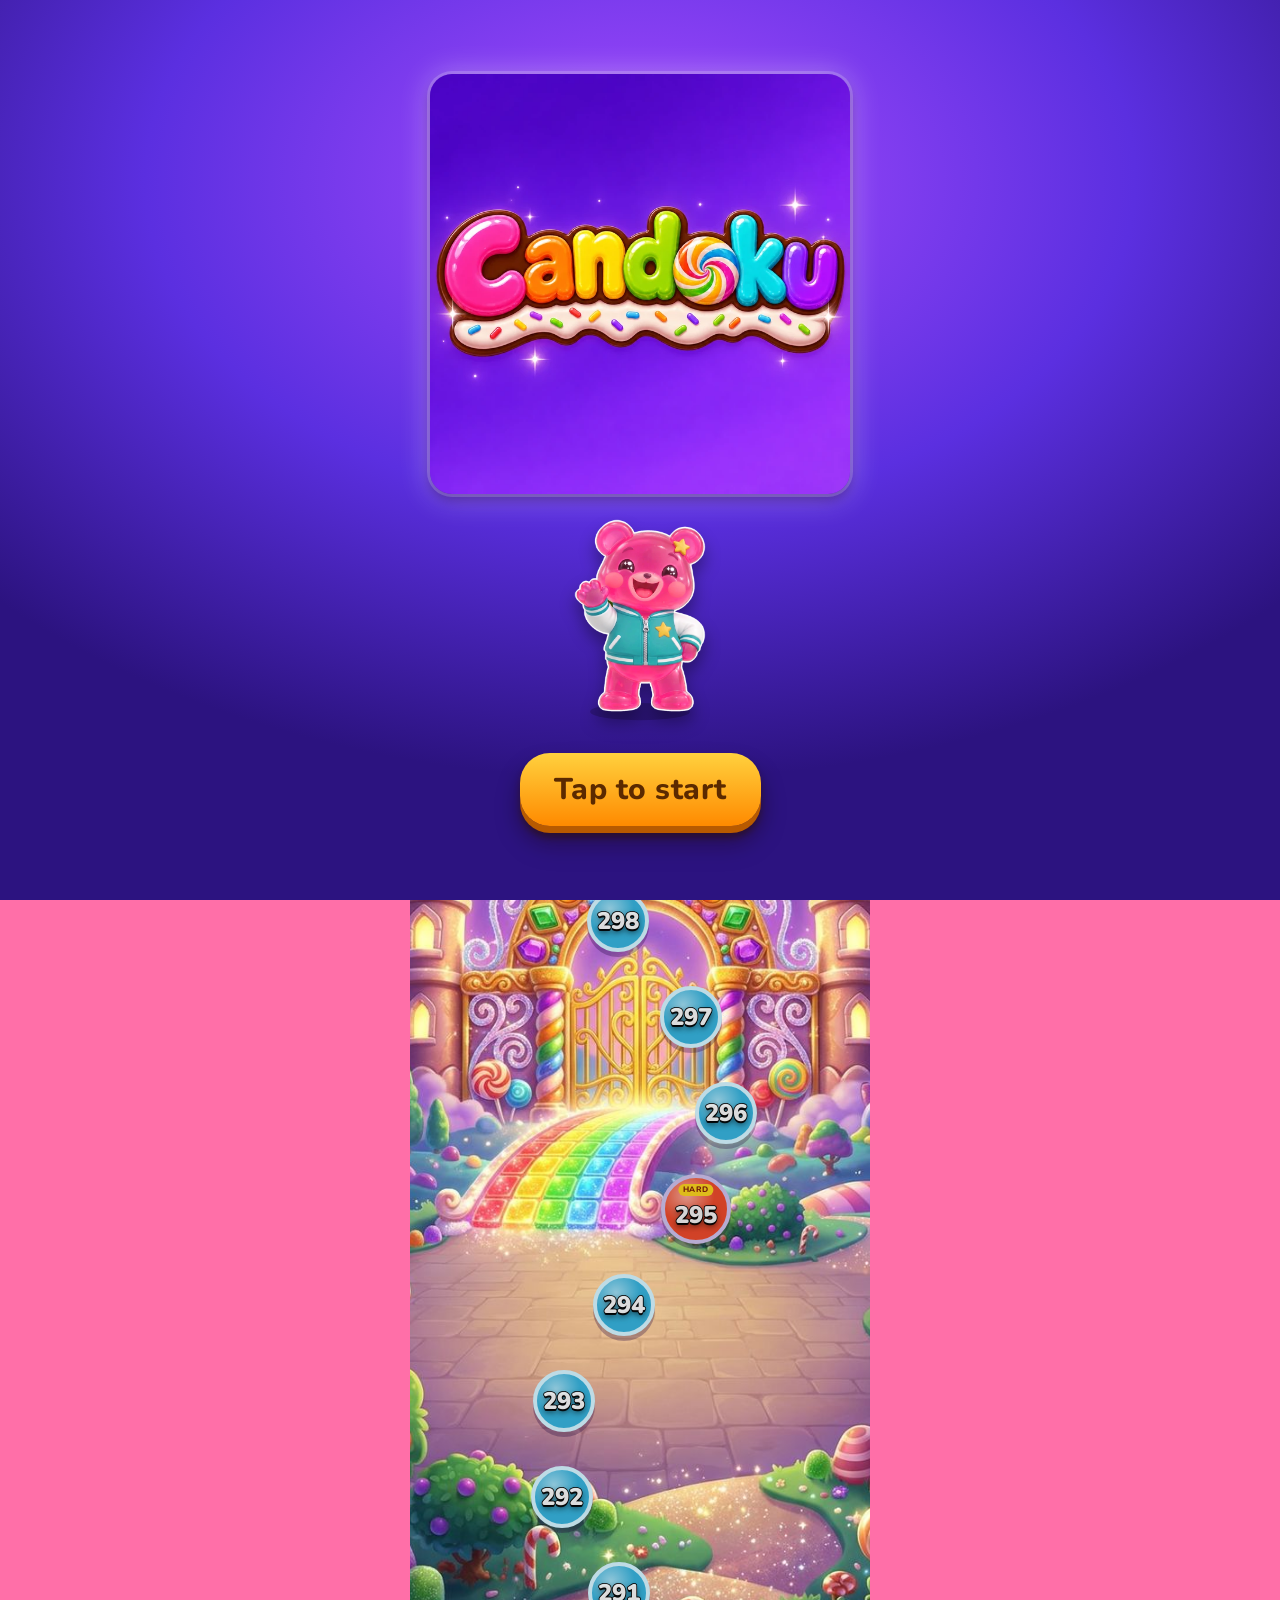
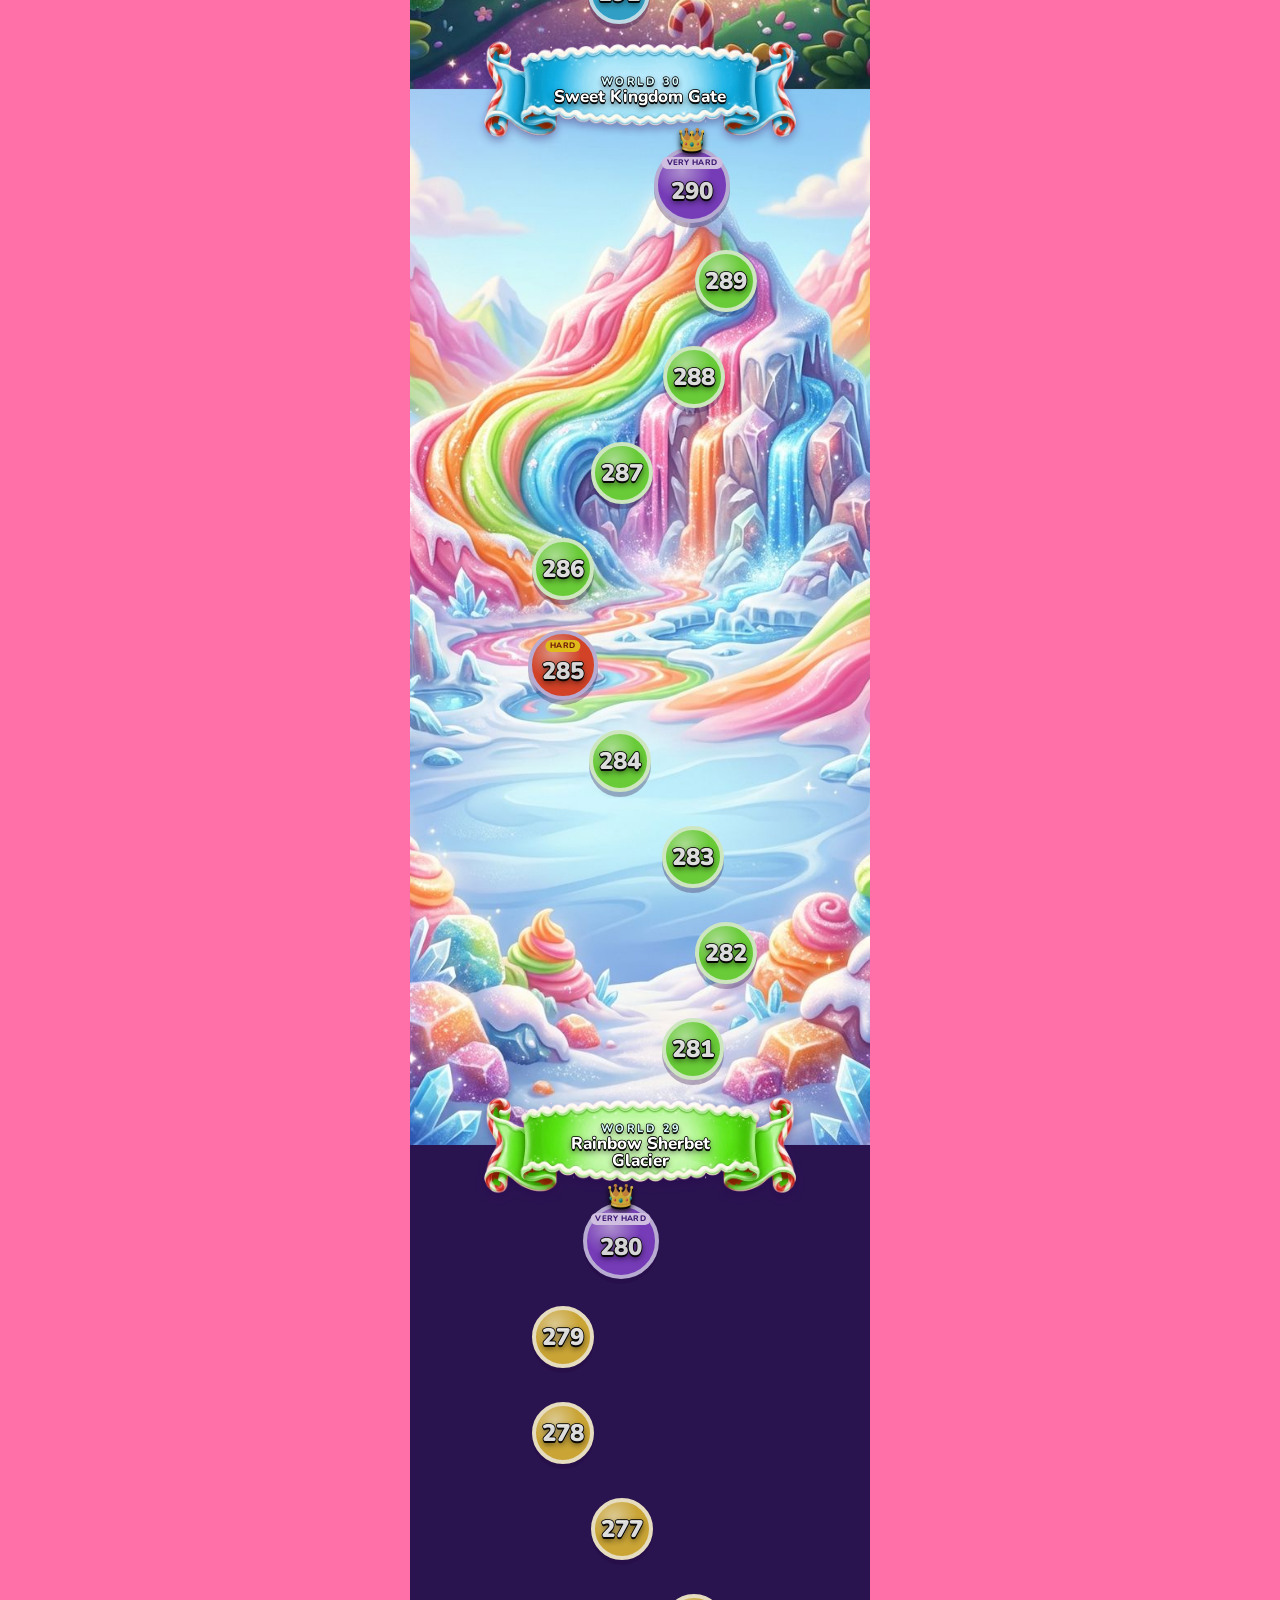
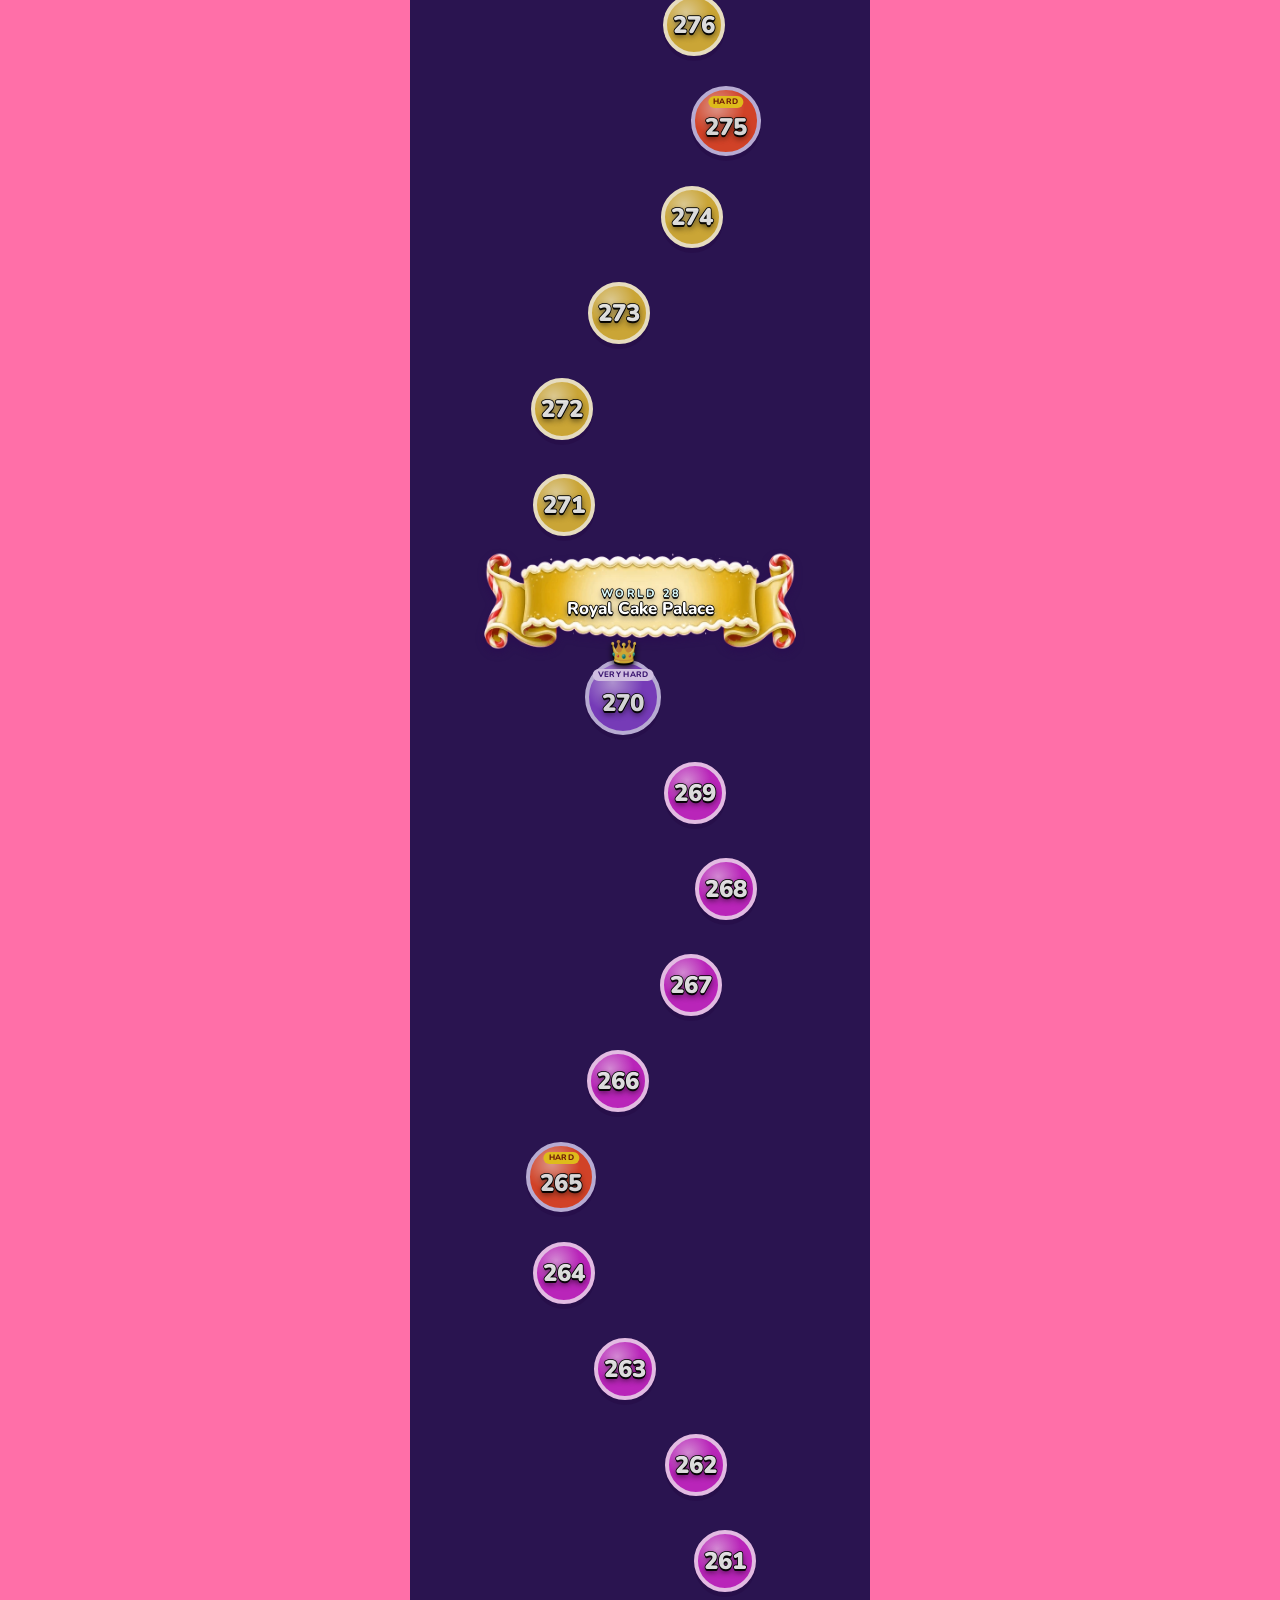
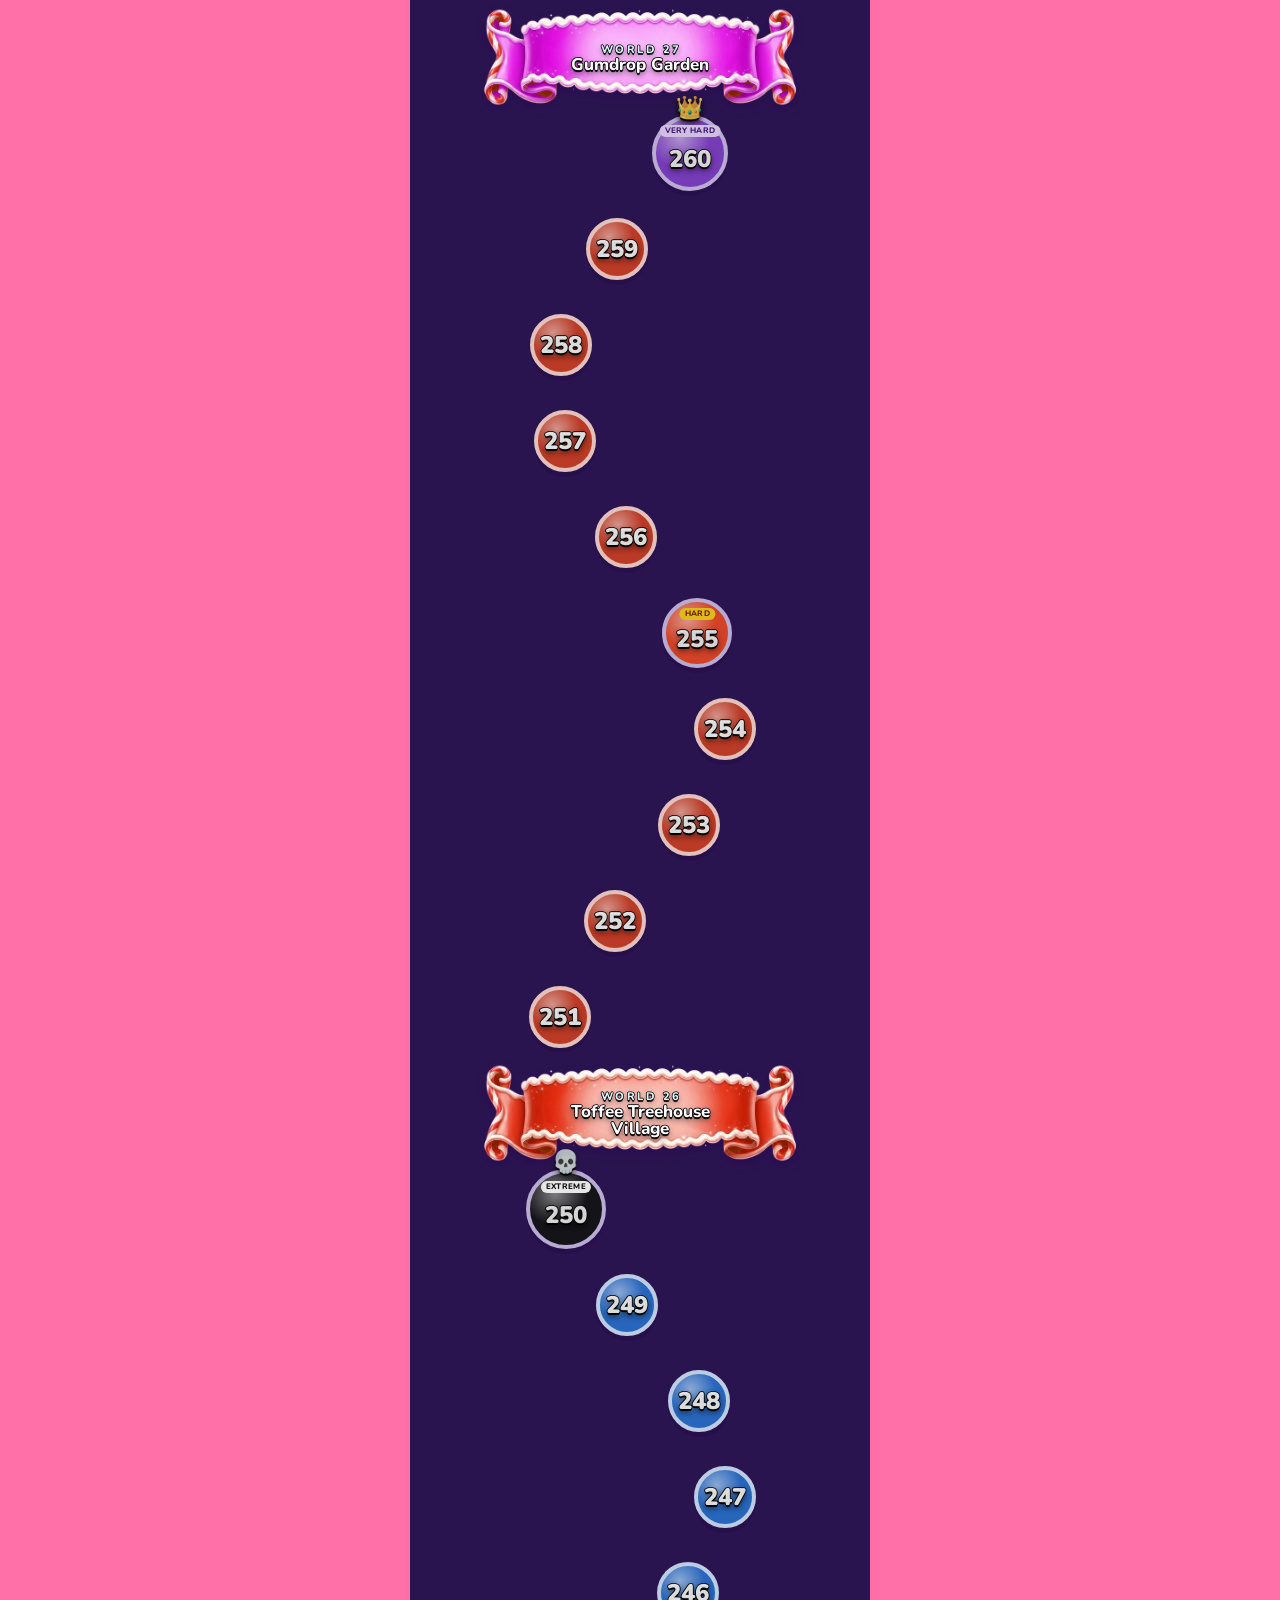
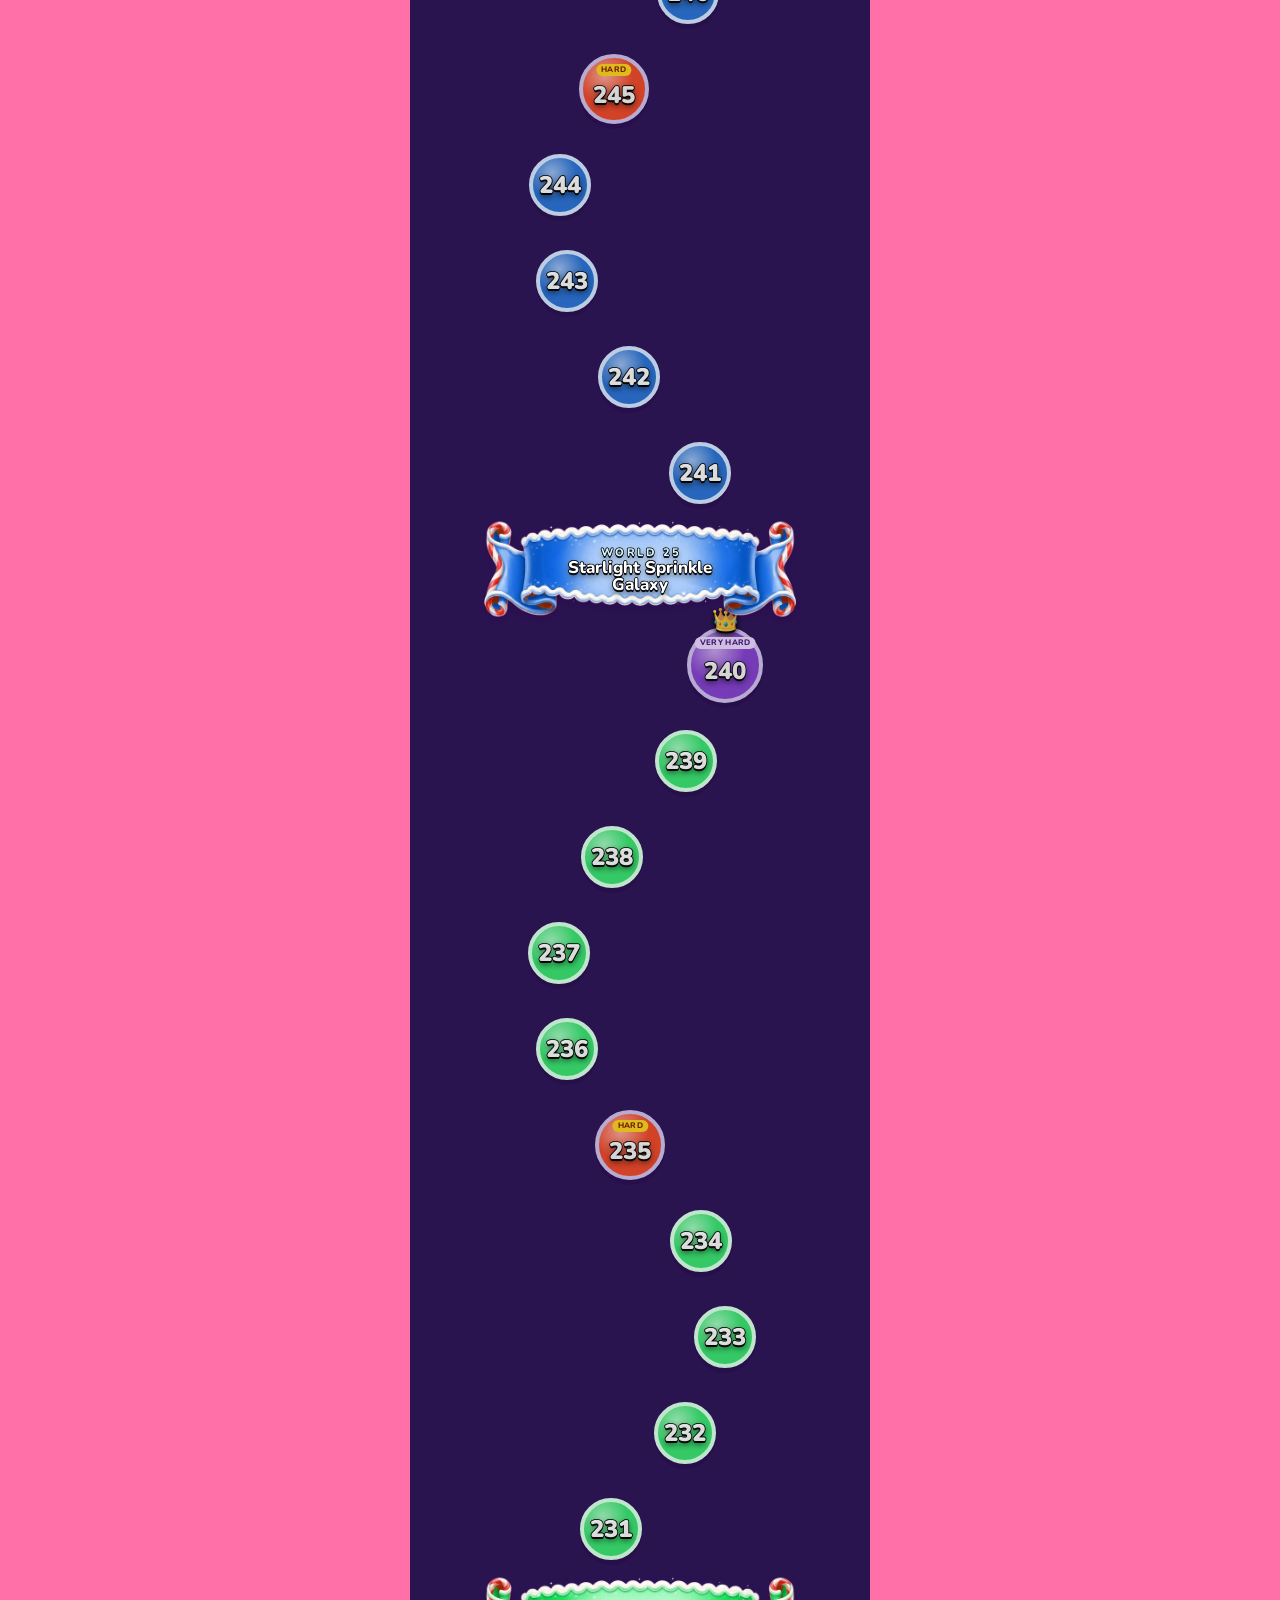
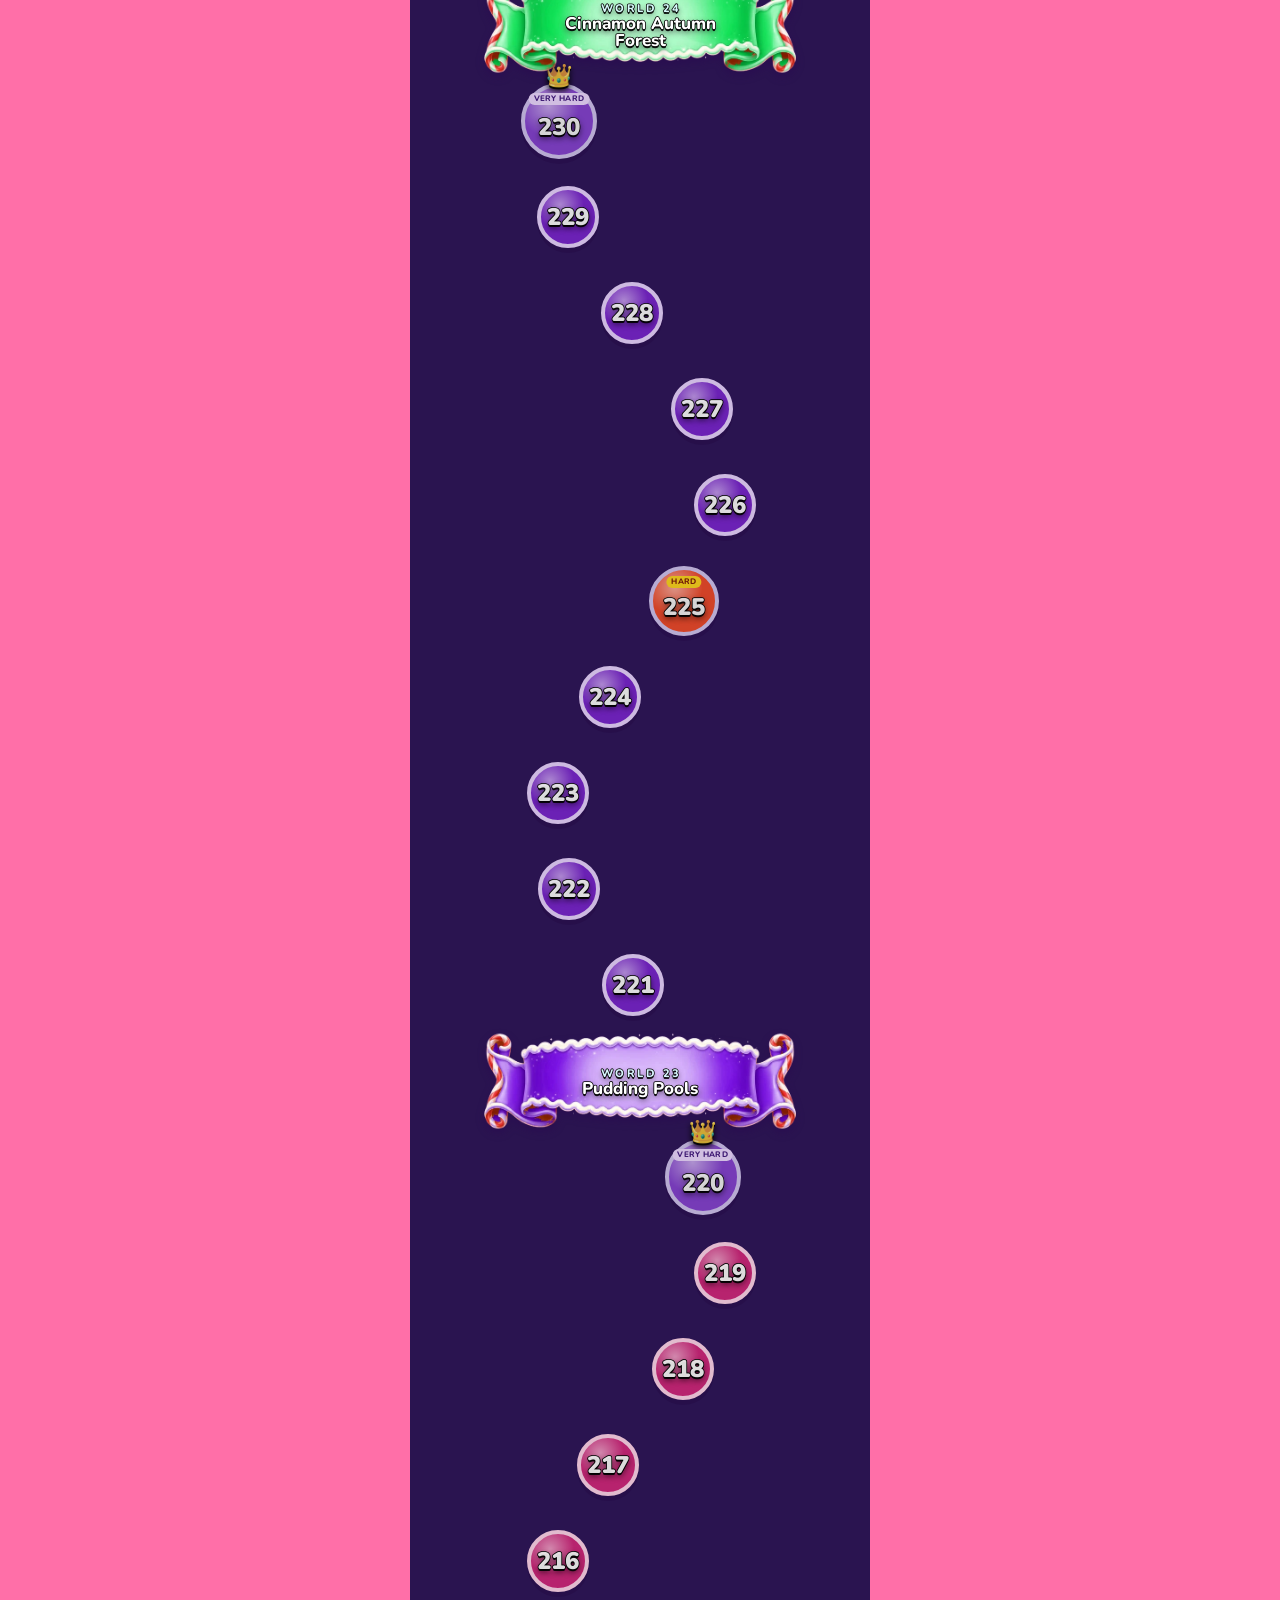
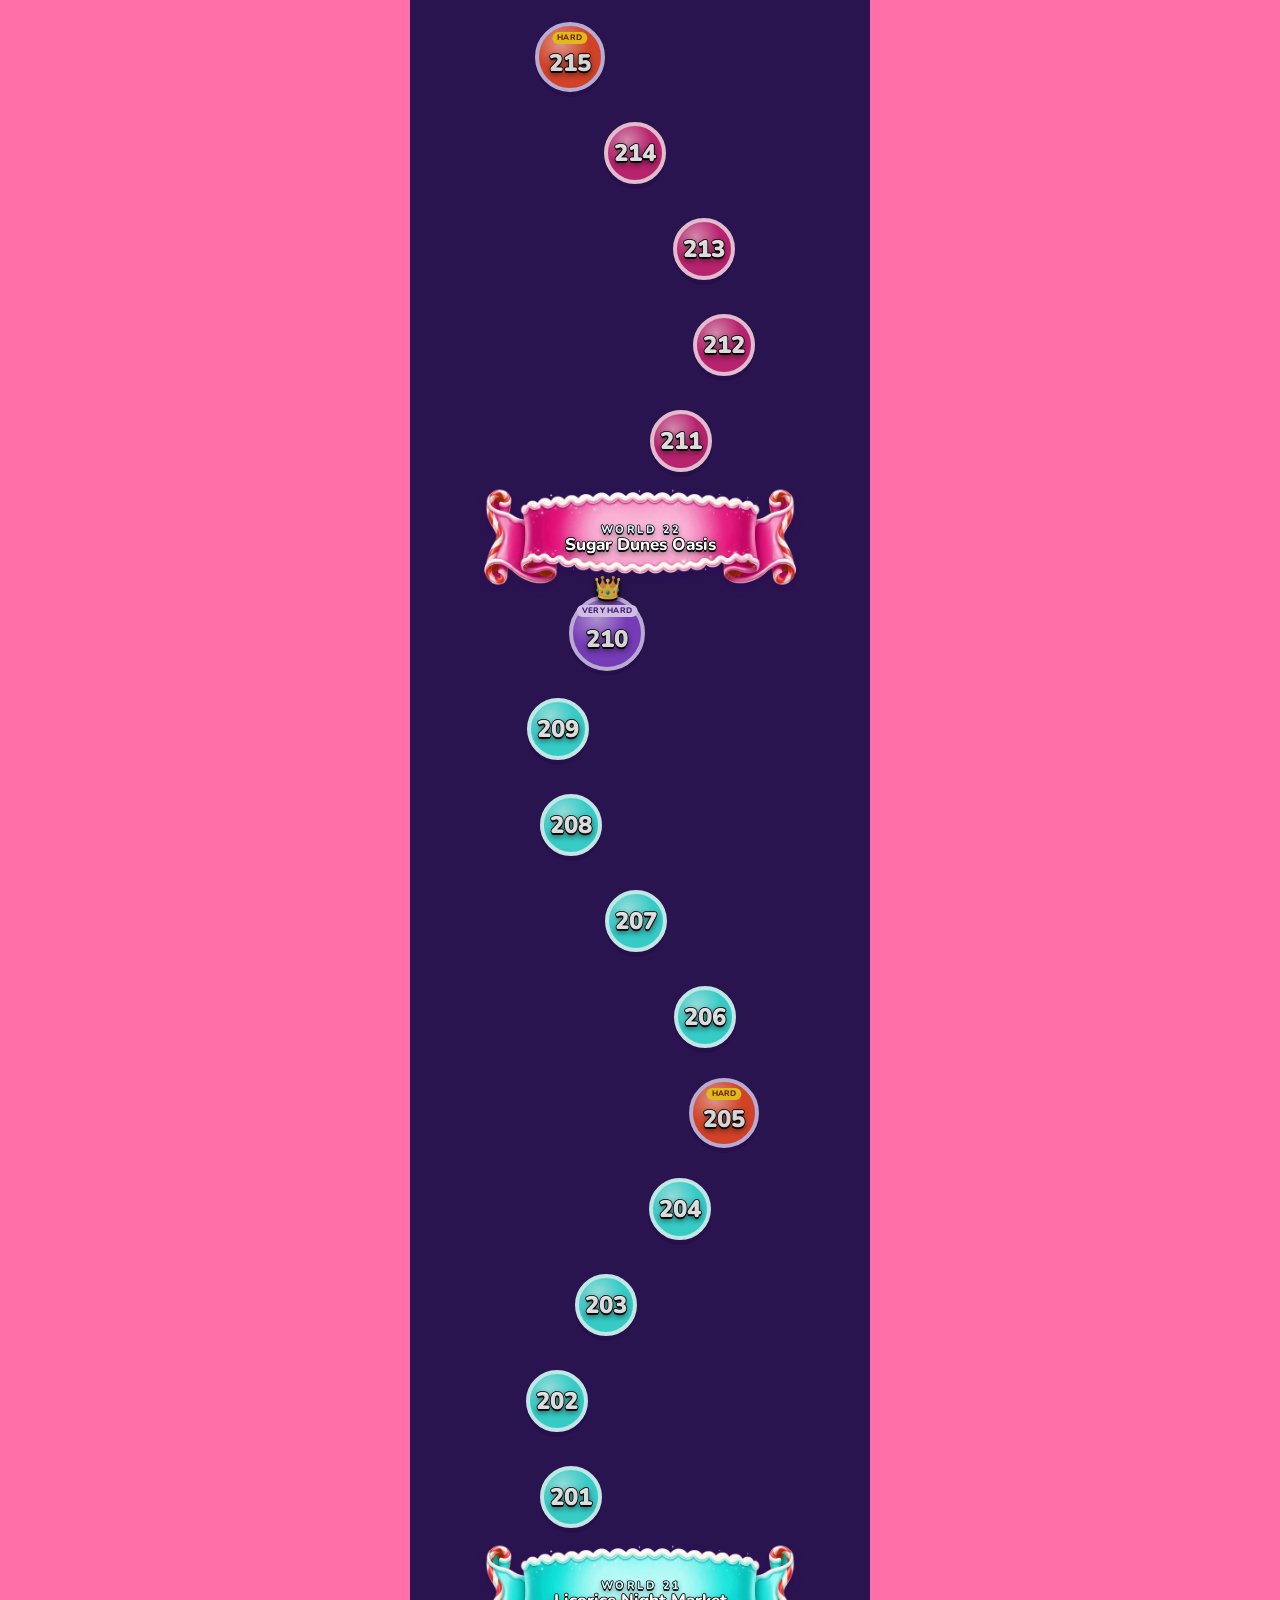
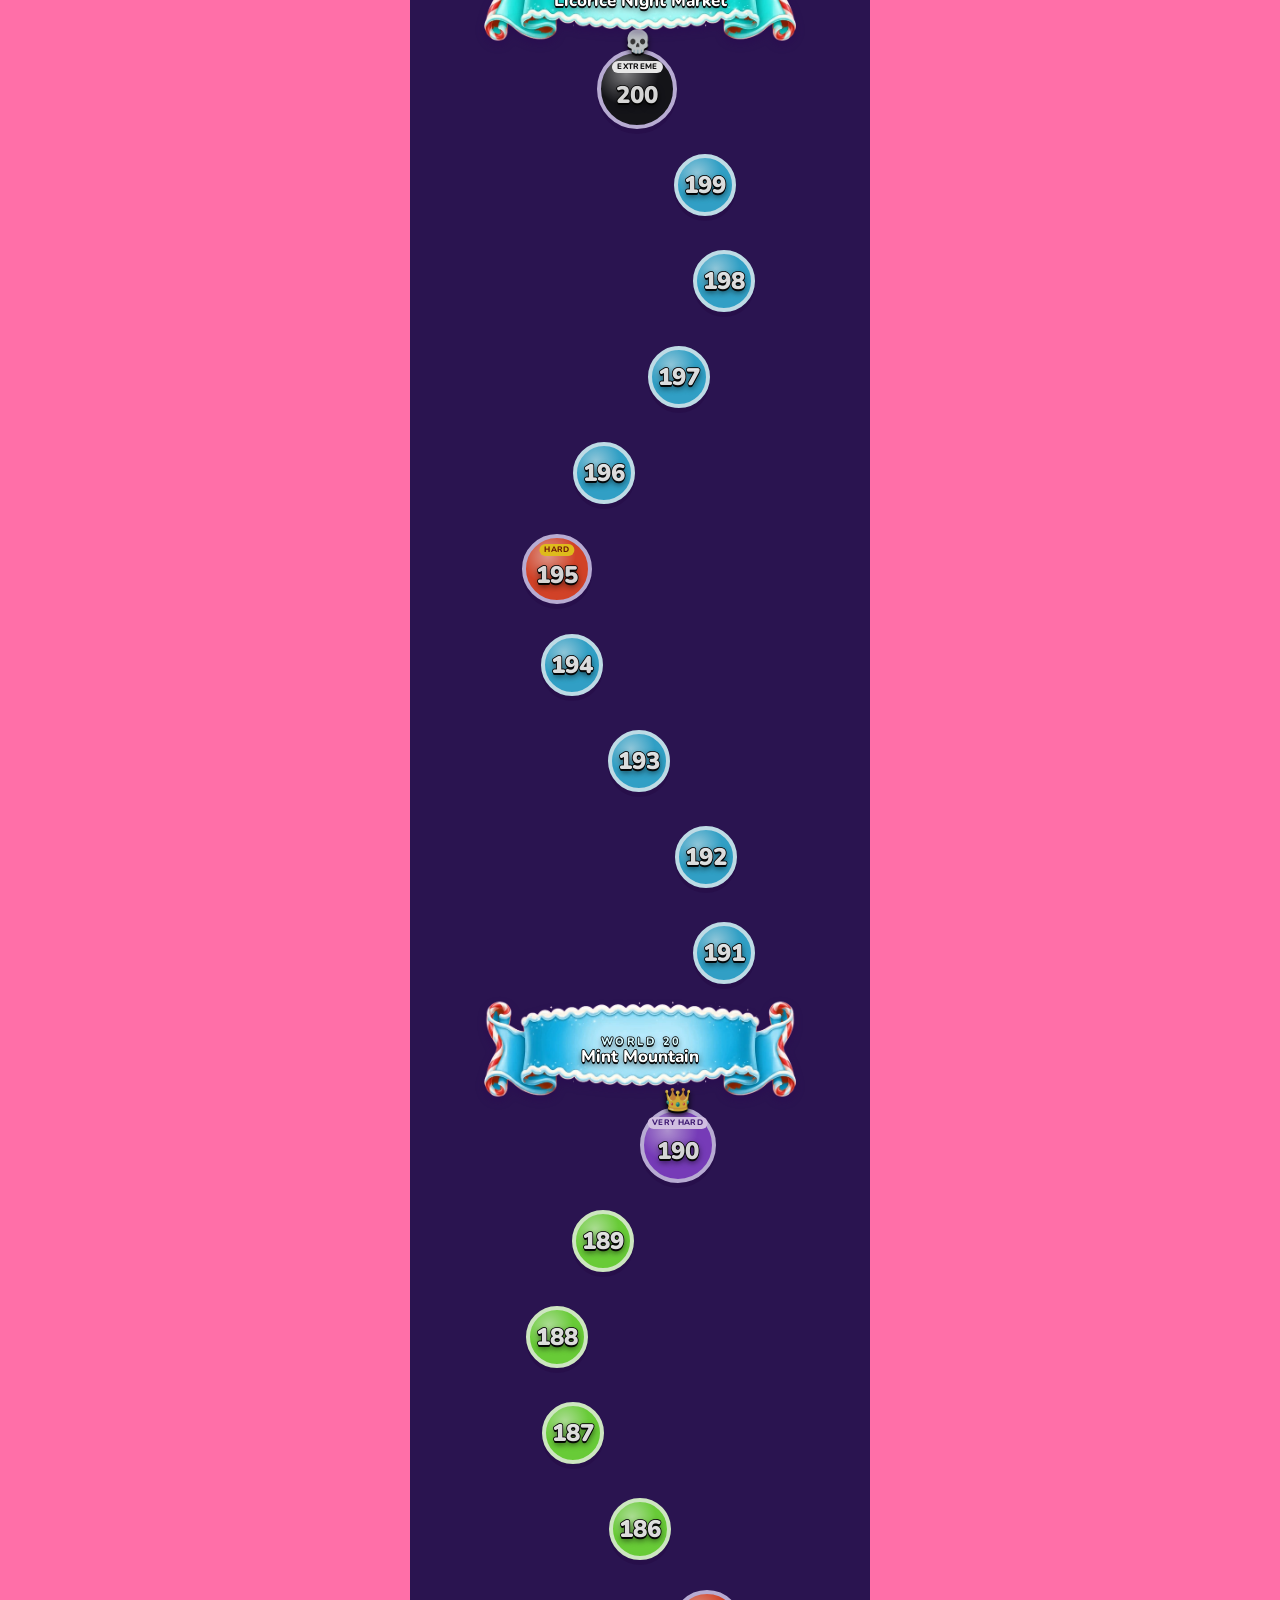
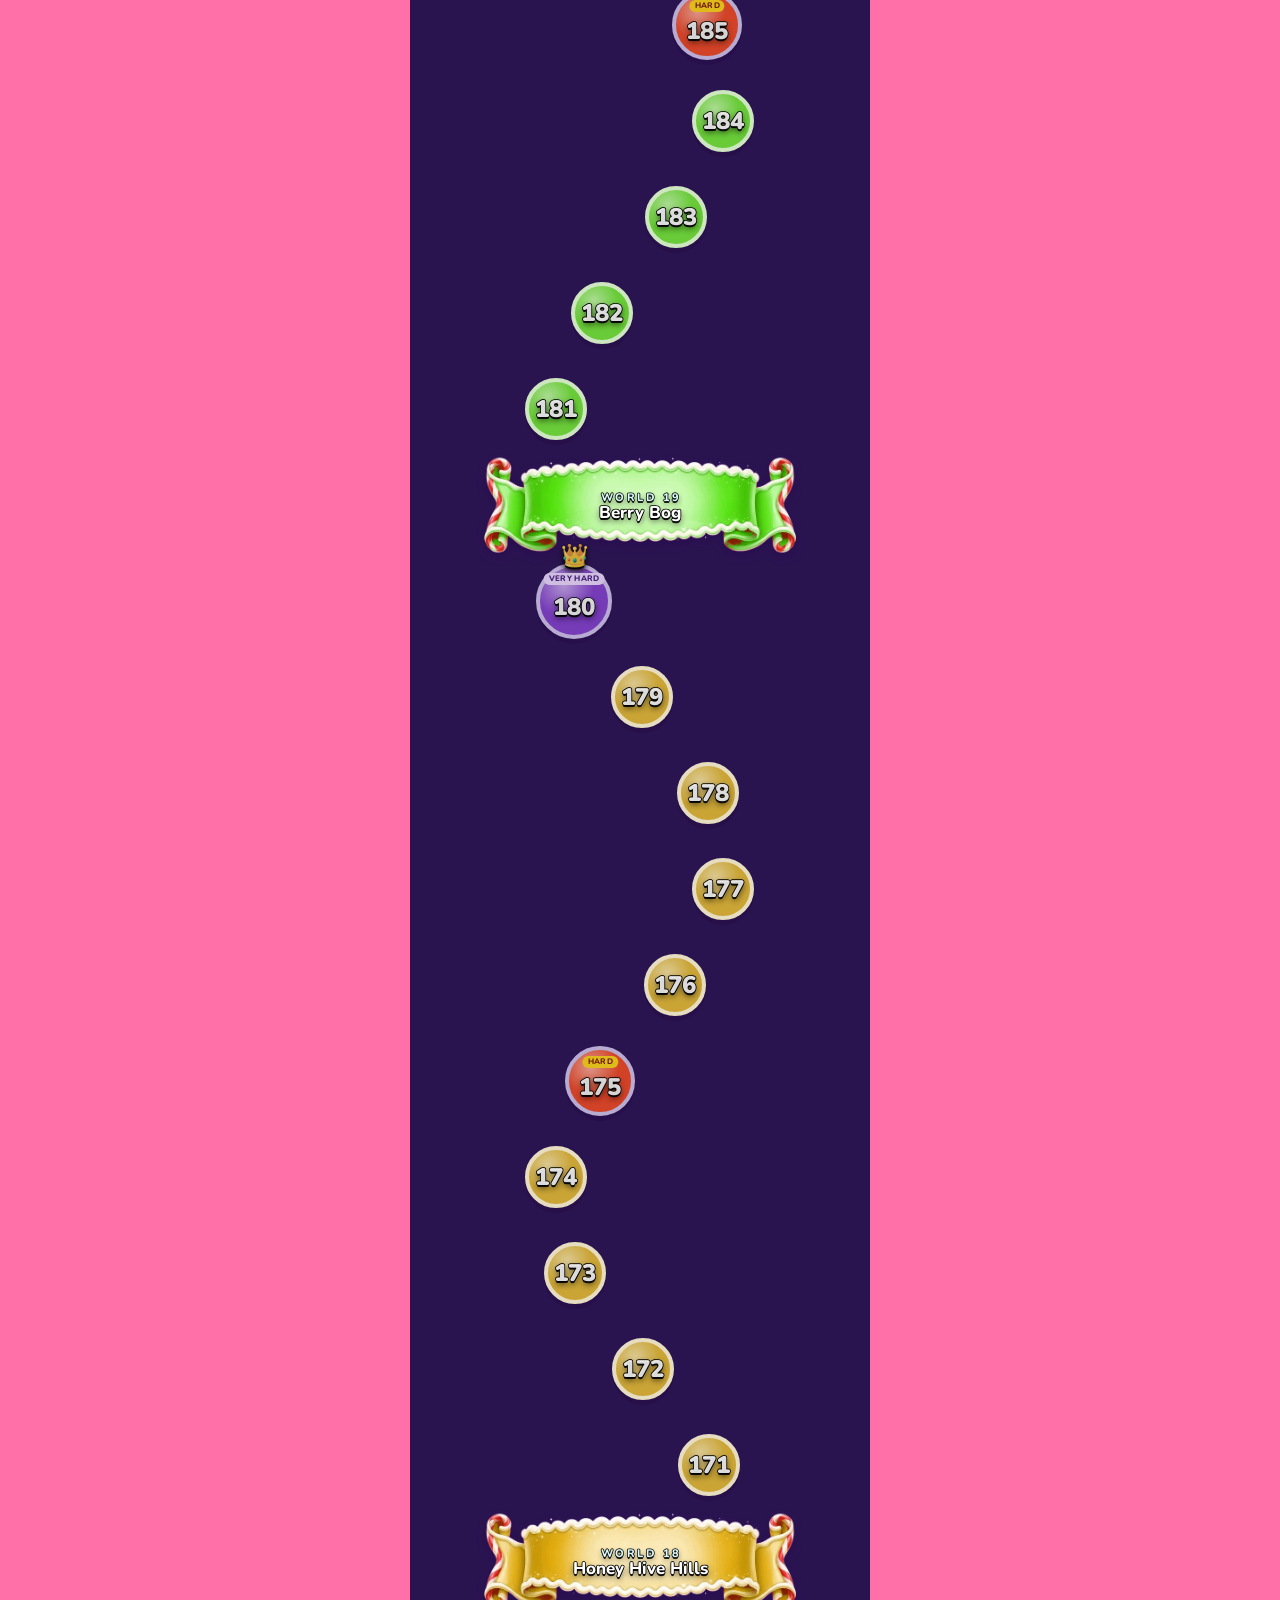
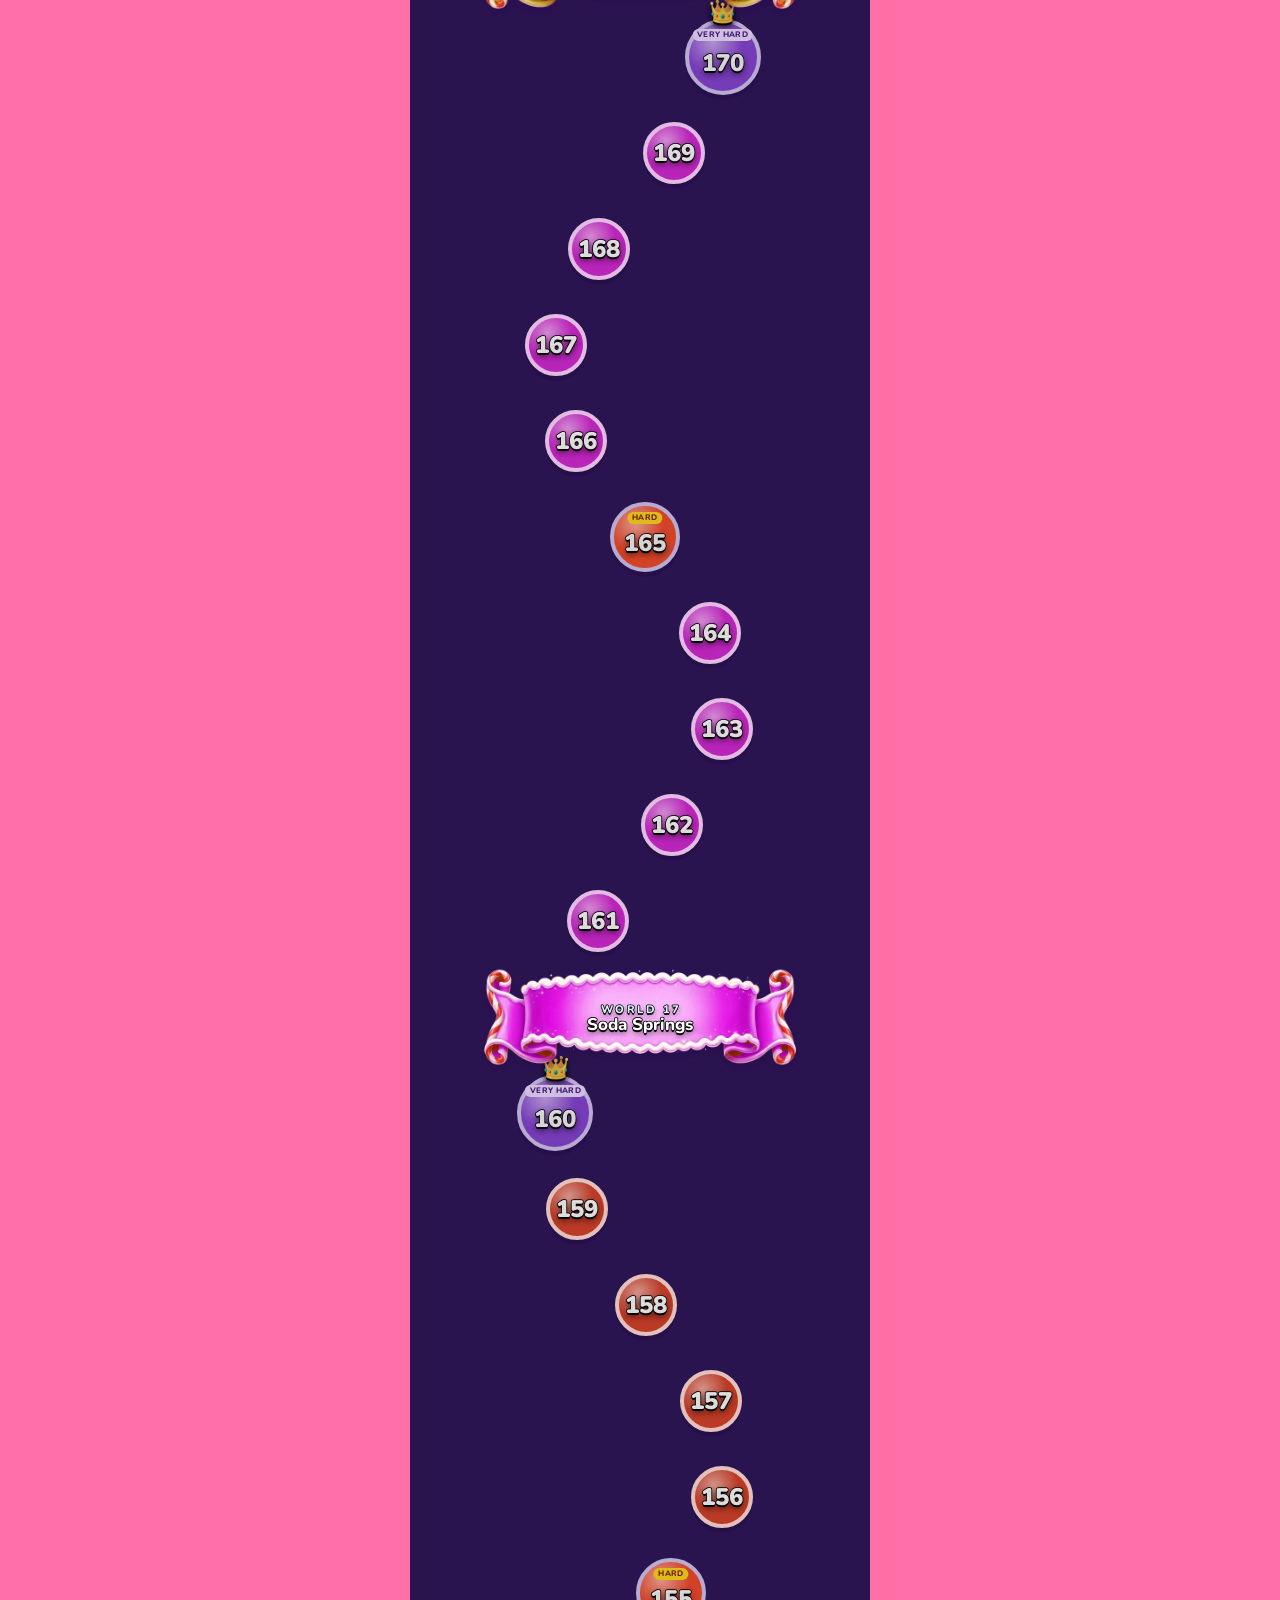
==== index.html @ 400b173f "Coins fly to the top bar in under a second; floating coin pill removed Co-Authored-By: Claude Sonnet" ====
<!doctype html>
<html lang="en">
<head>
<meta charset="utf-8">
<meta name="viewport" content="width=device-width,initial-scale=1,viewport-fit=cover,user-scalable=no">
<meta name="theme-color" content="#5b2fe0">
<meta name="apple-mobile-web-app-capable" content="yes">
<meta name="mobile-web-app-capable" content="yes">
<meta name="apple-mobile-web-app-status-bar-style" content="black-translucent">
<meta name="apple-mobile-web-app-title" content="Candoku">
<title>Candoku</title>
<link rel="manifest" href="manifest.webmanifest">
<link rel="icon" href="icon-192.png?v=85" type="image/png">
<link rel="apple-touch-icon" href="icon-180.png?v=85">
<link rel="preconnect" href="https://fonts.googleapis.com"><link rel="preconnect" href="https://fonts.gstatic.com" crossorigin>
<link rel="stylesheet" href="https://fonts.googleapis.com/css2?family=Nunito:wght@700;800;900&display=swap">
<link rel="stylesheet" href="style.css?v=74">
</head>
<body>
<div id="scene" aria-hidden="true"></div>

<svg width="0" height="0" style="position:absolute" aria-hidden="true">
  <defs>
    <radialGradient id="gGlow" cx="35%" cy="25%" r="75%"><stop offset="0" stop-color="#fff" stop-opacity=".9"/><stop offset=".5" stop-color="#fff" stop-opacity="0"/></radialGradient>
    <radialGradient id="gLolly" cx="35%" cy="30%" r="80%"><stop offset="0" stop-color="#ff9ad0"/><stop offset=".6" stop-color="#ff3d8b"/><stop offset="1" stop-color="#d1125f"/></radialGradient>
    <linearGradient id="gBon" x1="0" y1="0" x2="0" y2="1"><stop offset="0" stop-color="#5df2bd"/><stop offset="1" stop-color="#0b9a6e"/></linearGradient>
    <linearGradient id="gWrapEnd" x1="0" y1="0" x2="1" y2="1"><stop offset="0" stop-color="#fff07a"/><stop offset="1" stop-color="#ff9a12"/></linearGradient>
    <linearGradient id="gChoc" x1="0" y1="0" x2="0" y2="1"><stop offset="0" stop-color="#9a5532"/><stop offset="1" stop-color="#43190c"/></linearGradient>
    <linearGradient id="gChoc2" x1="0" y1="0" x2="0" y2="1"><stop offset="0" stop-color="#b86a42"/><stop offset="1" stop-color="#6e3419"/></linearGradient>
    <linearGradient id="gFoil" x1="0" y1="0" x2="1" y2="1"><stop offset="0" stop-color="#fff2b0"/><stop offset=".5" stop-color="#ffc83a"/><stop offset="1" stop-color="#d98d0a"/></linearGradient>
    <radialGradient id="gDough" cx="40%" cy="30%" r="80%"><stop offset="0" stop-color="#ffd596"/><stop offset="1" stop-color="#d98d3d"/></radialGradient>
    <linearGradient id="gGlaze" x1="0" y1="0" x2="0" y2="1"><stop offset="0" stop-color="#ffb3e0"/><stop offset="1" stop-color="#ff3fa7"/></linearGradient>
    <radialGradient id="gCookie" cx="38%" cy="32%" r="80%"><stop offset="0" stop-color="#f7c97d"/><stop offset="1" stop-color="#bf7a34"/></radialGradient>
    <radialGradient id="gCherry" cx="35%" cy="30%" r="80%"><stop offset="0" stop-color="#ff8e9c"/><stop offset=".55" stop-color="#e3103f"/><stop offset="1" stop-color="#8f0028"/></radialGradient>
    <linearGradient id="gWrap" x1="0" y1="0" x2="0" y2="1"><stop offset="0" stop-color="#ffc75a"/><stop offset="1" stop-color="#ff7a00"/></linearGradient>
    <linearGradient id="gFrost" x1="0" y1="0" x2="0" y2="1"><stop offset="0" stop-color="#ffc2e6"/><stop offset="1" stop-color="#ff5fb8"/></linearGradient>
    <linearGradient id="gCone" x1="0" y1="0" x2="1" y2="1"><stop offset="0" stop-color="#f6c777"/><stop offset="1" stop-color="#c8832e"/></linearGradient>
    <radialGradient id="gScoop" cx="35%" cy="30%" r="80%"><stop offset="0" stop-color="#fff0f8"/><stop offset=".5" stop-color="#ff9fd2"/><stop offset="1" stop-color="#ff5fae"/></radialGradient>
    <radialGradient id="gScoop2" cx="35%" cy="30%" r="80%"><stop offset="0" stop-color="#fffbe6"/><stop offset="1" stop-color="#ffd76a"/></radialGradient>
    <linearGradient id="gMac" x1="0" y1="0" x2="0" y2="1"><stop offset="0" stop-color="#c79bff"/><stop offset="1" stop-color="#7a35e8"/></linearGradient>

    <!-- 0 swirl lollipop -->
    
    <linearGradient id="gGumi" x1="0" y1="0" x2="0" y2="1"><stop offset="0" stop-color="#8dffd8"/><stop offset="1" stop-color="#12bd91"/></linearGradient>
    <!-- Gumi: original mascot, a smiling gumdrop -->
    <symbol id="gumiwin" viewBox="0 0 100 112"><ellipse cx="50" cy="104" rx="26" ry="4.5" fill="#000" opacity=".2"/><image href="art/gumi_win.webp" x="0" y="2" width="100" height="100" preserveAspectRatio="xMidYMax meet"/></symbol>
    <symbol id="gumiblink" viewBox="0 0 100 112"><image href="art/gumi_blink.webp" x="0" y="4" width="100" height="100" preserveAspectRatio="xMidYMax meet"/></symbol>
    <symbol id="gumi" viewBox="0 0 100 112"><ellipse cx="50" cy="104" rx="26" ry="4.5" fill="#000" opacity=".2"/><image href="art/gumi_hero.webp" x="0" y="4" width="100" height="100" preserveAspectRatio="xMidYMax meet"/></symbol>
    <!-- world decorations -->
    <symbol id="d-lolly" viewBox="0 0 60 100"><rect x="27" y="46" width="6" height="54" rx="3" fill="#fff" stroke="#8a2d5e" stroke-width="2"/><circle cx="30" cy="30" r="26" fill="url(#gLolly)" stroke="#8a2d5e" stroke-width="2.6"/><path d="M30 30a3 3 0 0 1 6 0a7 7 0 0 1-14 0a11 11 0 0 1 22 0a15 15 0 0 1-30 0" fill="none" stroke="#fff" stroke-width="3.6" stroke-linecap="round"/><ellipse cx="19" cy="17" rx="7" ry="3.4" fill="#fff" opacity=".65" transform="rotate(-35 19 17)"/></symbol>
    <symbol id="d-bush" viewBox="0 0 100 60"><path d="M2 58C2 30 16 14 30 14s28 16 28 44z" fill="#ff5fb0" stroke="#7a1d55" stroke-width="2.4"/><path d="M36 58C36 22 52 4 68 4s28 18 28 54z" fill="#ffd400" stroke="#8a6a00" stroke-width="2.4"/><path d="M22 58C22 40 32 30 42 30s20 10 20 28z" fill="#37e0a6" stroke="#0b6b4c" stroke-width="2.4"/><g fill="#fff" opacity=".7"><ellipse cx="18" cy="30" rx="5" ry="3"/><ellipse cx="56" cy="20" rx="5" ry="3"/><ellipse cx="38" cy="42" rx="4" ry="2.5"/></g></symbol>
    <symbol id="d-cane" viewBox="0 0 50 100"><path d="M14 98V26a16 16 0 0 1 32 0v4" fill="none" stroke="#7a1d33" stroke-width="15" stroke-linecap="round"/><path d="M14 98V26a16 16 0 0 1 32 0v4" fill="none" stroke="#fff" stroke-width="11" stroke-linecap="round"/><path d="M14 98V26a16 16 0 0 1 32 0v4" fill="none" stroke="#ff2a45" stroke-width="11" stroke-dasharray="7 9"/></symbol>
    <symbol id="d-cloud" viewBox="0 0 120 60"><g fill="#fff" stroke="#c9b8ff" stroke-width="2"><circle cx="34" cy="38" r="20"/><circle cx="58" cy="28" r="24"/><circle cx="84" cy="38" r="20"/><rect x="34" y="38" width="50" height="20" rx="10"/></g><g fill="#fff"><circle cx="34" cy="38" r="18"/><circle cx="58" cy="28" r="22"/><circle cx="84" cy="38" r="18"/><rect x="34" y="40" width="50" height="17" rx="8"/></g><ellipse cx="52" cy="20" rx="10" ry="4" fill="#f4eaff"/></symbol>
    <symbol id="d-house" viewBox="0 0 100 100"><path d="M18 52h64l-8 44H26z" fill="url(#gWrap)" stroke="#8a4a00" stroke-width="2.6" stroke-linejoin="round"/><path d="M34 54l3 42M50 54v42M66 54l-3 42" stroke="#c75e00" stroke-width="2.4" opacity=".7"/><path d="M10 54C8 38 20 30 30 28c2-12 14-18 24-14 10-4 22 4 22 16 8 2 14 10 14 24z" fill="url(#gFrost)" stroke="#8a2d5e" stroke-width="2.6" stroke-linejoin="round"/><rect x="42" y="68" width="16" height="28" rx="8" fill="#6b3523" stroke="#3a1a0c" stroke-width="2"/><circle cx="54" cy="84" r="1.8" fill="#ffd400"/><circle cx="50" cy="10" r="6" fill="#ff2e63" stroke="#7a1030" stroke-width="2"/></symbol>
    <symbol id="d-cone" viewBox="0 0 100 120"><path d="M22 54h56L50 118z" fill="url(#gCone)" stroke="#7a4a10" stroke-width="2.6" stroke-linejoin="round"/><path d="M34 54l16 54M66 54l-16 54M28 70h44" stroke="#9a5a14" stroke-width="2" opacity=".7"/><circle cx="50" cy="46" r="30" fill="url(#gScoop2)" stroke="#8a2d5e" stroke-width="2.6"/><circle cx="50" cy="30" r="26" fill="url(#gScoop)" stroke="#8a2d5e" stroke-width="2.6"/><circle cx="50" cy="7" r="7" fill="url(#gCherry)" stroke="#7a1030" stroke-width="2"/><ellipse cx="38" cy="20" rx="9" ry="4" fill="#fff" opacity=".7" transform="rotate(-35 38 20)"/></symbol>
    <symbol id="d-choco" viewBox="0 0 80 100"><rect x="8" y="4" width="64" height="92" rx="10" fill="url(#gChoc)" stroke="#2c0e06" stroke-width="2.6"/><g fill="url(#gChoc2)" stroke="#3a1608" stroke-width="1.6"><rect x="15" y="11" width="24" height="24" rx="4"/><rect x="41" y="11" width="24" height="24" rx="4"/><rect x="15" y="40" width="24" height="24" rx="4"/><rect x="41" y="40" width="24" height="24" rx="4"/></g><path d="M8 72h64v12a12 12 0 0 1-12 12H20A12 12 0 0 1 8 84z" fill="url(#gFoil)" stroke="#8a5a06" stroke-width="2.4"/></symbol>
    <symbol id="d-star" viewBox="0 0 40 40"><path d="M20 2l4.4 12.2L37 18.6l-12.6 4.4L20 38l-4.4-15L3 18.6l12.6-4.4z" fill="#ffe14d" stroke="#d99a00" stroke-width="2" stroke-linejoin="round"/></symbol>
    <symbol id="c0" viewBox="0 0 64 64"><image href="art/cd_lollipop.webp" x="0" y="0" width="64" height="64"/></symbol>
    <!-- 1 wrapped bonbon -->
    <symbol id="c1" viewBox="0 0 64 64"><image href="art/cd_candy.webp" x="0" y="0" width="64" height="64"/></symbol>
    <!-- 2 chocolate bar -->
    <symbol id="c2" viewBox="0 0 64 64"><image href="art/cd_chocolate_bar.webp" x="0" y="0" width="64" height="64"/></symbol>
    <!-- 3 glazed donut -->
    <symbol id="c3" viewBox="0 0 64 64"><image href="art/cd_doughnut.webp" x="0" y="0" width="64" height="64"/></symbol>
    <!-- 4 candy cane -->
    <symbol id="c4" viewBox="0 0 64 64"><image href="art/cd_cupcake.webp" x="0" y="0" width="64" height="64"/></symbol>
    <!-- 5 choc chip cookie -->
    <symbol id="c5" viewBox="0 0 64 64"><image href="art/cd_cookie.webp" x="0" y="0" width="64" height="64"/></symbol>
    <!-- 6 chocolate cherry -->
    <symbol id="c6" viewBox="0 0 64 64"><image href="art/cd_cherries.webp" x="0" y="0" width="64" height="64"/></symbol>
    <!-- 7 cupcake -->
    <symbol id="c7" viewBox="0 0 64 64"><image href="art/cd_soft_ice_cream.webp" x="0" y="0" width="64" height="64"/></symbol>
    <!-- 8 ice cream -->
    <symbol id="c8" viewBox="0 0 64 64"><image href="art/cd_shortcake.webp" x="0" y="0" width="64" height="64"/></symbol>
    <!-- 9 macaron -->
    <symbol id="c9" viewBox="0 0 64 64"><image href="art/cd_dango.webp" x="0" y="0" width="64" height="64"/></symbol>

    <symbol id="back" viewBox="0 0 24 24"><path d="M15 5l-7 7 7 7" fill="none" stroke="currentColor" stroke-width="3" stroke-linecap="round" stroke-linejoin="round"/></symbol>
    <symbol id="redo" viewBox="0 0 24 24"><path d="M4 4v6h6M4.5 15a8 8 0 1 0 2-8.5L4 10" fill="none" stroke="currentColor" stroke-width="2.6" stroke-linecap="round" stroke-linejoin="round"/></symbol>
    <symbol id="i-home" viewBox="0 0 24 24"><path d="M3.5 11.2 12 4l8.5 7.2V20a1 1 0 0 1-1 1H15v-6h-6v6H4.5a1 1 0 0 1-1-1z" fill="currentColor"/></symbol>
    <symbol id="i-shop" viewBox="0 0 24 24"><path d="M5 8h14l-1 12H6z" fill="currentColor"/><path d="M9 10V7a3 3 0 0 1 6 0v3" fill="none" stroke="currentColor" stroke-width="2" stroke-linecap="round"/></symbol>
    <symbol id="i-trophy" viewBox="0 0 24 24"><path d="M7 4h10v5a5 5 0 0 1-10 0z" fill="currentColor"/><path d="M7 6H4a3 3 0 0 0 3 4M17 6h3a3 3 0 0 1-3 4" fill="none" stroke="currentColor" stroke-width="2"/><path d="M12 14v4M8 21h8" stroke="currentColor" stroke-width="2.4" stroke-linecap="round"/></symbol>
    <symbol id="i-me" viewBox="0 0 24 24"><circle cx="12" cy="8" r="4.2" fill="currentColor"/><path d="M4 21c0-4.4 3.6-7 8-7s8 2.6 8 7z" fill="currentColor"/></symbol>
    <symbol id="i-gift" viewBox="0 0 24 24"><rect x="4" y="10" width="16" height="11" rx="1.5" fill="currentColor"/><rect x="3" y="7" width="18" height="4" rx="1.2" fill="currentColor"/><path d="M12 7v14" stroke="rgba(255,255,255,.65)" stroke-width="2.2"/><path d="M12 7c-1-3-5-4-5-1.6C7 7 9 7 12 7zM12 7c1-3 5-4 5-1.6C17 7 15 7 12 7z" fill="none" stroke="currentColor" stroke-width="1.8"/></symbol>
    <symbol id="i-quest" viewBox="0 0 24 24"><rect x="5" y="4" width="14" height="17" rx="2.4" fill="currentColor"/><rect x="9" y="2" width="6" height="4" rx="1.2" fill="currentColor" stroke="#5b2a14" stroke-width=".8"/><path d="M8.5 13l2.3 2.3 4.7-5" stroke="#fff" stroke-width="2.2" fill="none" stroke-linecap="round" stroke-linejoin="round"/></symbol>
    <symbol id="m-wheel" viewBox="0 0 24 24"><circle cx="12" cy="12" r="11" fill="#fff"/><path d="M12 12 L12.00 2.00 A10 10 0 0 1 19.07 4.93 Z" fill="#ff5fa8" stroke="#fff" stroke-width=".7"/><path d="M12 12 L19.07 4.93 A10 10 0 0 1 22.00 12.00 Z" fill="#ffb347" stroke="#fff" stroke-width=".7"/><path d="M12 12 L22.00 12.00 A10 10 0 0 1 19.07 19.07 Z" fill="#7be37a" stroke="#fff" stroke-width=".7"/><path d="M12 12 L19.07 19.07 A10 10 0 0 1 12.00 22.00 Z" fill="#45d0ff" stroke="#fff" stroke-width=".7"/><path d="M12 12 L12.00 22.00 A10 10 0 0 1 4.93 19.07 Z" fill="#b07bff" stroke="#fff" stroke-width=".7"/><path d="M12 12 L4.93 19.07 A10 10 0 0 1 2.00 12.00 Z" fill="#ffe14d" stroke="#fff" stroke-width=".7"/><path d="M12 12 L2.00 12.00 A10 10 0 0 1 4.93 4.93 Z" fill="#ff7a5c" stroke="#fff" stroke-width=".7"/><path d="M12 12 L4.93 4.93 A10 10 0 0 1 12.00 2.00 Z" fill="#5fd8ff" stroke="#fff" stroke-width=".7"/><circle cx="12" cy="12" r="2.4" fill="#ffc247" stroke="#fff" stroke-width=".8"/></symbol>
    <symbol id="m-chest" viewBox="0 0 24 24"><path d="M3 11a9 7 0 0 1 18 0v9a1 1 0 0 1-1 1H4a1 1 0 0 1-1-1z" fill="#b8692c" stroke="#6b3418" stroke-width="1.2"/><path d="M3 11a9 7 0 0 1 18 0z" fill="#d08540"/><rect x="10" y="9.5" width="4" height="6" rx="1" fill="#ffd84a" stroke="#c78a00" stroke-width=".9"/><path d="M3 13h18" stroke="#ffd84a" stroke-width="1.6"/></symbol>
    <symbol id="m-game" viewBox="0 0 24 24"><path d="M5 8h14a3 3 0 0 1 3 3.2l-.6 5a2.4 2.4 0 0 1-4.2 1.3L16 16H8l-1.2 1.5a2.4 2.4 0 0 1-4.2-1.3l-.6-5A3 3 0 0 1 5 8z" fill="#7a2fd0" stroke="#4a1a8f" stroke-width="1"/><path d="M7 10.8v3.4M5.3 12.5h3.4" stroke="#fff" stroke-width="1.6" stroke-linecap="round"/><circle cx="16" cy="11.6" r="1.1" fill="#ffd84a"/><circle cx="18.2" cy="13.4" r="1.1" fill="#7be37a"/></symbol>
    <symbol id="m-toss" viewBox="0 0 24 24"><path d="M6 8h12l-1 11a2 2 0 0 1-2 1.8H9A2 2 0 0 1 7 19z" fill="#bfeaff" stroke="#4a9bd0" stroke-width="1.2"/><rect x="5" y="5.5" width="14" height="3" rx="1.2" fill="#ff5fa8"/><circle cx="10" cy="16" r="2" fill="#ffb347"/><circle cx="14" cy="14.5" r="2" fill="#7be37a"/></symbol>
    <symbol id="star3d" viewBox="0 0 64 64">
      <defs>
        <linearGradient id="star3d-g" x1="0" y1="0" x2="0" y2="1"><stop offset="0" stop-color="#fff59a"/><stop offset=".45" stop-color="#ffcf2e"/><stop offset="1" stop-color="#f08a00"/></linearGradient>
        <linearGradient id="star3d-i" x1="0" y1="0" x2="0" y2="1"><stop offset="0" stop-color="#fff3a8"/><stop offset="1" stop-color="#ffc21f"/></linearGradient>
      </defs>
      <polygon points="32.00,11.00 39.94,27.08 57.68,29.66 44.84,42.17 47.87,59.84 32.00,51.50 16.13,59.84 19.16,42.17 6.32,29.66 24.06,27.08" fill="#7a3d00" stroke="#7a3d00" stroke-width="6" stroke-linejoin="round" opacity=".55"/>
      <polygon points="32.00,7.00 39.94,23.08 57.68,25.66 44.84,38.17 47.87,55.84 32.00,47.50 16.13,55.84 19.16,38.17 6.32,25.66 24.06,23.08" fill="url(#star3d-g)" stroke="#c96b00" stroke-width="5" stroke-linejoin="round"/>
      <polygon points="32.00,13.50 38.00,25.75 51.50,27.67 41.70,37.15 44.05,50.58 32.00,44.20 19.95,50.58 22.30,37.15 12.50,27.67 26.00,25.75" fill="url(#star3d-i)" stroke="url(#star3d-i)" stroke-width="4" stroke-linejoin="round" opacity=".92"/>
      <polygon points="32.00,21.00 35.82,28.74 44.36,29.98 38.18,36.01 39.64,44.52 32.00,40.50 24.36,44.52 25.82,36.01 19.64,29.98 28.18,28.74" fill="#fff3a8" stroke="#fff3a8" stroke-width="3" stroke-linejoin="round" opacity=".55"/>
      <path d="M13 22 Q16 12 25 9" fill="none" stroke="#fff" stroke-width="3.4" stroke-linecap="round" opacity=".85"/>
      <ellipse cx="20" cy="26" rx="3" ry="1.6" fill="#fff" opacity=".7" transform="rotate(-35 20 26)"/>
      <path d="M50 14 l1.6 3.6 3.6 1.6 -3.6 1.6 -1.6 3.6 -1.6 -3.6 -3.6 -1.6 3.6 -1.6z" fill="#fff"/>
    </symbol>
    <symbol id="star3d-off" viewBox="0 0 64 64">
      <defs>
        <linearGradient id="star3d-off-g" x1="0" y1="0" x2="0" y2="1"><stop offset="0" stop-color="#f2f5fb"/><stop offset=".45" stop-color="#bcc4d6"/><stop offset="1" stop-color="#8a95ad"/></linearGradient>
        <linearGradient id="star3d-off-i" x1="0" y1="0" x2="0" y2="1"><stop offset="0" stop-color="#eef1f8"/><stop offset="1" stop-color="#aeb6c9"/></linearGradient>
      </defs>
      <polygon points="32.00,11.00 39.94,27.08 57.68,29.66 44.84,42.17 47.87,59.84 32.00,51.50 16.13,59.84 19.16,42.17 6.32,29.66 24.06,27.08" fill="#3a4156" stroke="#3a4156" stroke-width="6" stroke-linejoin="round" opacity=".55"/>
      <polygon points="32.00,7.00 39.94,23.08 57.68,25.66 44.84,38.17 47.87,55.84 32.00,47.50 16.13,55.84 19.16,38.17 6.32,25.66 24.06,23.08" fill="url(#star3d-off-g)" stroke="#6f7a93" stroke-width="5" stroke-linejoin="round"/>
      <polygon points="32.00,13.50 38.00,25.75 51.50,27.67 41.70,37.15 44.05,50.58 32.00,44.20 19.95,50.58 22.30,37.15 12.50,27.67 26.00,25.75" fill="url(#star3d-off-i)" stroke="url(#star3d-off-i)" stroke-width="4" stroke-linejoin="round" opacity=".92"/>
      <polygon points="32.00,21.00 35.82,28.74 44.36,29.98 38.18,36.01 39.64,44.52 32.00,40.50 24.36,44.52 25.82,36.01 19.64,29.98 28.18,28.74" fill="#eef1f8" stroke="#eef1f8" stroke-width="3" stroke-linejoin="round" opacity=".55"/>
      <path d="M13 22 Q16 12 25 9" fill="none" stroke="#fff" stroke-width="3.4" stroke-linecap="round" opacity=".85"/>
      <ellipse cx="20" cy="26" rx="3" ry="1.6" fill="#fff" opacity=".7" transform="rotate(-35 20 26)"/>
      
    </symbol>
    <symbol id="coin" viewBox="0 0 24 24"><circle cx="12" cy="12" r="10.5" fill="#ffc53d" stroke="#c78a00" stroke-width="2"/><circle cx="12" cy="12" r="6.6" fill="none" stroke="#e5a41a" stroke-width="1.6"/><path d="M12 7.8l1.3 2.6 2.9.4-2.1 2 .5 2.9-2.6-1.4-2.6 1.4.5-2.9-2.1-2 2.9-.4z" fill="#fff3b0"/></symbol>
    <symbol id="wand" viewBox="0 0 24 24"><path d="M4 20.5L14.5 10" stroke="#7a4a22" stroke-width="3.2" stroke-linecap="round"/><path d="M4 20.5L14.5 10" stroke="#c78a52" stroke-width="1.2" stroke-linecap="round"/><path d="M16 3.5l1.5 3.5 3.5 1.5-3.5 1.5L16 13.5 14.5 10 11 8.5 14.5 7z" fill="#ffd84a" stroke="#e09a00" stroke-width="1" stroke-linejoin="round"/><circle cx="6.5" cy="6" r="1.2" fill="#fff"/><circle cx="20.5" cy="16.5" r="1" fill="#fff"/></symbol>
    <symbol id="bulb" viewBox="0 0 24 24"><path d="M9 18h6M10 21h4M12 3a6 6 0 0 0-3.5 10.9c.6.5 1 1.2 1 2.1h5c0-.9.4-1.6 1-2.1A6 6 0 0 0 12 3z" fill="none" stroke="currentColor" stroke-width="2.4" stroke-linecap="round" stroke-linejoin="round"/></symbol>
    <symbol id="gear" viewBox="0 0 24 24"><path d="M12 8.5a3.5 3.5 0 1 0 0 7 3.5 3.5 0 0 0 0-7zM19.4 13.5a7.5 7.5 0 0 0 0-3l2-1.6-2-3.4-2.4 1a7.5 7.5 0 0 0-2.6-1.5L14 2.5h-4l-.4 2.5a7.5 7.5 0 0 0-2.6 1.5l-2.4-1-2 3.4 2 1.6a7.5 7.5 0 0 0 0 3l-2 1.6 2 3.4 2.4-1a7.5 7.5 0 0 0 2.6 1.5l.4 2.5h4l.4-2.5a7.5 7.5 0 0 0 2.6-1.5l2.4 1 2-3.4z" fill="none" stroke="currentColor" stroke-width="1.8" stroke-linejoin="round"/></symbol>
    <symbol id="heart" viewBox="0 0 24 24"><path d="M12 21s-8-5.2-8-11a4.6 4.6 0 0 1 8-3 4.6 4.6 0 0 1 8 3c0 5.8-8 11-8 11z"/></symbol>
    <symbol id="snd-on" viewBox="0 0 24 24"><path d="M4 9v6h4l5 4V5L8 9z" fill="currentColor"/><path d="M16 8.5a5 5 0 0 1 0 7M18.5 6a8.5 8.5 0 0 1 0 12" fill="none" stroke="currentColor" stroke-width="2.2" stroke-linecap="round"/></symbol>
    <symbol id="snd-off" viewBox="0 0 24 24"><path d="M4 9v6h4l5 4V5L8 9z" fill="currentColor"/><path d="M16 9l5 6M21 9l-5 6" fill="none" stroke="currentColor" stroke-width="2.4" stroke-linecap="round"/></symbol>
  </defs>
</svg>

<!-- HOME / MAP -->
<main id="home" class="screen">
  <header class="hero">
    <button class="icon sndBtn" id="sndHome" type="button" aria-label="Sound"><svg><use href="#snd-on"/></svg></button>
    <div class="logo" aria-label="Candoku"><img src="art/logo.webp" alt="Candoku" draggable="false"></div>
    <button class="icon" id="howBtn" type="button" aria-label="How to play"><svg><use href="#gear"/></svg></button>
  </header>

  <div class="wallet">
    <button class="chip me" id="walletMe" type="button" aria-label="Profile"><svg class="gum"><use href="#gumi"/></svg></button>
    <span class="chip" title="Hearts per level"><img class="hrt" src="art/ic_heart.webp" alt="" draggable="false"><b id="heartN">3</b></span>
    <button class="chip" id="walletCoins" type="button" aria-label="Shop"><img class="" src="art/ic_coin.webp" alt="" draggable="false"><b id="coinN">0</b><i>+</i></button>
    <span class="chip"><img class="" src="art/ic_hint.webp" alt="" draggable="false"><b id="hintN">3</b></span>
    <span class="chip"><img class="" src="art/ic_wand.webp" alt="" draggable="false"><b id="wandN">0</b></span>
    <button class="chip gearchip" id="gearMap" type="button" aria-label="Settings"><svg><use href="#gear"/></svg></button>
  </div>
  <button class="daily" id="daily" type="button">
    <span class="daily-ico"><svg><use href="#c3"/></svg></span>
    <span class="daily-txt"><b>Daily Candy</b><small id="dailyInfo">New board every day</small></span>
    <span class="daily-go">Play</span>
  </button>
  <div class="score" id="score">
    <div class="score-top"><span class="rank" id="rankName">Rookie</span><span class="pts"><b id="ptsToday">0</b> pts today</span></div>
    <div class="score-bar"><i id="rankBar"></i></div>
    <div class="score-sub" id="scoreSub">Solve a board to start climbing</div>
    <button class="link rank-btn" id="rankBtn" type="button">🏆 Daily ranking</button>
  </div>
  <p class="streak" id="streak"></p>

  <div class="sides">
    <div class="col l">
      <button class="med" id="medDaily" type="button"><span class="disc"><svg><use href="#c3"/></svg></span><span class="tag" id="medDailyTag">Play</span></button>
      <button class="med" id="medWheel" type="button"><span class="disc"><img class="" src="art/ic_wheel.webp" alt="" draggable="false"></span><span class="tag" id="medWheelTag">FREE</span></button>
    </div>
    <div class="col r">
      <button class="med" id="medChest" type="button"><span class="disc"><img class="" src="art/ic_chest.webp" alt="" draggable="false"></span><span class="tag" id="medChestTag">0/10</span></button>
      <button class="med" id="medGames" type="button"><span class="disc"><img class="" src="art/ic_games.webp" alt="" draggable="false"></span><span class="tag" id="medGamesTag">4/4</span></button>
    </div>
  </div>
  <div class="map" id="map"></div>
</main>

<!-- GAME -->
<main id="game" class="screen" hidden>
  <div class="bar">
    <button class="icon" id="backBtn" type="button" aria-label="Back"><svg><use href="#back"/></svg></button>
    <div class="title"><b id="gTitle">Level 1</b><div class="hearts" id="hearts"></div></div>
    <button class="icon sndBtn" id="sndGame" type="button" aria-label="Sound"><svg><use href="#snd-on"/></svg></button>
    <button class="icon" id="gearBtn" type="button" aria-label="How to play"><svg><use href="#gear"/></svg></button>
  </div>
  <div class="tier" id="tier" hidden></div>
  <div class="found" id="found"></div>
  <div class="boardwrap"><div class="board" id="board"></div></div>
  <div class="toast" id="toast"></div>
  <div class="tools">
    <button class="btn" id="undoBtn" type="button" aria-label="Undo" title="Undo"><img class="tico" src="art/tool_undo.webp" alt="" draggable="false"></button>
    <button class="btn" id="hintBtn" type="button" aria-label="Hint" title="Hint"><img class="tico" src="art/tool_hint.webp" alt="" draggable="false"><i class="badge" id="hintBadge">0</i></button>
    <button class="btn" id="wandBtn" type="button" aria-label="Magic wand" title="Magic wand"><img class="tico" src="art/tool_wand.webp" alt="" draggable="false"><i class="badge" id="wandBadge">0</i></button>
    <button class="btn" id="sweepBtn" type="button" aria-label="Sweeper" title="Sweeper"><img class="tico" src="art/tool_sweeper.webp" alt="" draggable="false"><i class="badge" id="sweepBtnBadge">0</i></button>
    <button class="btn" id="lensBtn" type="button" aria-label="Magnifier" title="Magnifier"><img class="tico" src="art/tool_lens.webp" alt="" draggable="false"><i class="badge" id="lensBtnBadge">0</i></button>
    <button class="btn" id="maybeBtn" type="button" aria-pressed="false" aria-label="Maybe" title="Maybe"><img class="tico" src="art/tool_maybe.webp" alt="" draggable="false"></button>
    <button class="btn" id="clearBtn" type="button" aria-label="Restart" title="Restart"><img class="tico" src="art/tool_restart_red.webp" alt="" draggable="false"></button>
  </div>
  <p class="help">Tap: X (tap again to remove). Double tap: candy. Hold a square or use Maybe to mark a ? <span class="ver">v94</span></p>
</main>

<!-- WIN -->
<div id="bank" class="bank" hidden><img src="art/ic_coin.webp" alt="" draggable="false"><b id="bankN">0</b></div>
<div id="win" class="overlay" hidden>
  <div class="rays"><i></i><i class="r2"></i></div>
  <div class="card">
    <div class="win-gumi"><i class="halo"></i><i class="halo h2"></i><i class="gshadow"></i><div class="gbody"><img class="g-ground" src="art/gumi_win.webp" alt="" draggable="false"><img class="g-air" src="art/gumi_jump.webp" alt="" draggable="false"></div></div>
    <h2>Sweet!</h2>
    <div class="stars" id="winStars"></div>
    <p id="winInfo"></p>
    <div class="gain" id="winGain"></div>
    <p class="reward" id="winReward" hidden></p>
    <p class="reward coins" id="winCoins" hidden></p>
    <div class="row">
      <button class="btn" id="shareBtn" type="button">Share</button>
      <button class="btn main" id="nextBtn" type="button">Next level</button>
    </div>
    <button class="link" id="homeBtn" type="button">Back to map</button>
  </div>
</div>

<!-- OUT OF HEARTS -->
<div id="lose" class="overlay" hidden>
  <div class="card">
    <div class="lose-gumi"><img src="art/gumi_sad.webp" alt="" draggable="false"></div>
    <h2>Out of hearts</h2>
    <p>Take a breath and try this level again.</p>
    <button class="btn main wide" id="retryBtn" type="button">Try again</button>
    <button class="link" id="loseHome" type="button">Back to map</button>
  </div>
</div>

<!-- DAILY RANKING -->
<div id="ranking" class="overlay" hidden>
  <div class="card">
    <h2>🏆 Daily ranking</h2>
    <p class="small">Top players today. Resets every day at midnight (Israel time).</p>
    <label class="namefield">Your name <input id="rankName2" maxlength="16" autocomplete="off" spellcheck="false"></label>
    <div class="rlist" id="rankList"></div>
    <p class="rmine" id="rankMine"></p>
    <button class="btn main wide" id="rankClose" type="button">Close</button>
  </div>
</div>

<!-- COLLECTION -->
<div id="collection" class="overlay" hidden><div class="card">
  <h2>My Collection</h2>
  <div class="col-tabs" id="colTabs"><button type="button" data-t="outfits" class="on">Outfits</button><button type="button" data-t="frames">Frames</button><button type="button" data-t="stickers">Stickers</button></div>
  <div class="col-grid" id="colGrid"></div>
  <p class="small" id="colNote"></p>
  <button class="btn main wide" id="colClose" type="button">Close</button>
</div></div>

<!-- PRIZE POPUP -->
<div id="reward" class="overlay" hidden><div class="rw-burst"></div><div class="card">
  <h2 id="rwTitle">You got a prize!</h2>
  <div class="rw-items" id="rwItems"></div>
  <p class="rw-text" id="rwText"></p>
  <button class="btn main wide" id="rwOk" type="button">Awesome!</button>
</div></div>

<!-- BEFORE A LEVEL -->
<div id="prelevel" class="overlay" hidden><div class="card">
  <h2 id="plTitle">Level 1</h2>
  <span class="pl-tier" id="plTier" hidden></span>
  <div class="pl-stars" id="plStars"></div>
  <p class="pl-info" id="plInfo"></p>
  <div class="pl-row" id="plRow"></div>
  <div class="pl-boost" id="plBoost"></div>
  <button class="btn main wide pl-play" id="plPlay" type="button">Play</button>
</div></div>

<!-- GIFTS -->
<div id="gifts" class="overlay" hidden><div class="card">
  <h2>Gifts</h2>
  <div class="shoplist" id="giftList"></div>
  <p class="small">Free presents just for coming back.</p>
  <button class="btn main wide" id="giftClose" type="button">Close</button>
</div></div>

<!-- QUESTS -->
<div id="quests" class="overlay" hidden><div class="card">
  <h2>Challenges</h2>
  <div class="col-tabs" id="qTabs"><button type="button" data-t="daily" class="on">Daily</button><button type="button" data-t="weekly">Weekly</button><button type="button" data-t="trophies">Trophies</button></div>
  <div class="shoplist" id="questList"></div>
  <p class="reward" id="questBonus"></p>
  <button class="btn main wide" id="questClose" type="button">Close</button>
</div></div>

<!-- CHEST -->
<div id="chest" class="overlay" hidden><div class="card">
  <h2>Candy Chest</h2>
  <img class="chest-art" src="art/ic_chest.webp" alt="" draggable="false">
  <p id="chestMsg"></p>
  <div class="score-bar"><i id="chestBar"></i></div>
  <div id="chestPrize" class="chest-prize"></div>
  <button class="btn main wide" id="chestOpen" type="button">Open chest</button>
  <button class="link" id="chestClose" type="button">Close</button>
</div></div>

<!-- LUCKY WHEEL -->
<div id="wheel" class="overlay" hidden><div class="card">
  <h2>Lucky Wheel</h2>
  <div class="wheelbox" id="wheelBox"><svg class="wheel-svg" id="wheelSvg" viewBox="0 0 220 220"></svg><img class="wring" src="art/wheel_ring.webp" alt="" draggable="false"><img class="whub" src="art/wheel_hub.webp" alt="" draggable="false"><img class="wptr" src="art/wheel_pointer.webp" alt="" draggable="false"></div>
  <p id="wheelMsg"></p>
  <button class="btn main wide" id="wheelBtn" type="button">Spin</button>
  <button class="link" id="wheelClose" type="button">Close</button>
</div></div>

<!-- MINI-GAMES -->
<div id="games" class="overlay" hidden><div class="card">
  <h2>Mini-games</h2>
  <div class="shoplist" id="gameList"></div>
  <p class="small">Two free plays of each game every day.</p>
  <button class="btn main wide" id="gamesClose" type="button">Close</button>
</div></div>

<!-- MEMORY MATCH -->
<div id="memory" class="overlay" hidden><div class="card">
  <h2>Memory Match</h2>
  <p class="small" id="memMoves">Moves left: 14</p>
  <div class="memgrid" id="memGrid"></div>
  <p class="reward" id="memMsg"></p>
  <button class="btn main wide" id="memClose" type="button">Give up</button>
</div></div>

<!-- CANDY TOSS -->
<div id="toss" class="overlay" hidden><div class="card">
  <h2>Candy Toss</h2>
  <canvas id="tossCv" class="tosscv" width="270" height="330"></canvas>
  <p class="small" id="tossMsg"></p>
  <button class="btn main wide" id="tossClose" type="button">Give up</button>
</div></div>

<!-- PROFILE -->
<div id="profile" class="overlay" hidden>
  <div class="card">
    <h2>My Profile</h2>
    <div class="pf-top">
      <svg class="pf-gumi"><use href="#gumi"/></svg>
      <div class="pf-id">
        <input id="pfName" maxlength="16" autocomplete="off" spellcheck="false" aria-label="Your name">
        <b id="pfRank">Rookie</b>
        <div class="score-bar"><i id="pfBar"></i></div>
        <small id="pfNext"></small>
      </div>
    </div>
    <div class="pf-grid" id="pfGrid"></div>
    <button class="btn wide" id="pfCollection" type="button">My collection</button>
    <button class="btn main wide" id="pfClose" type="button">Close</button>
  </div>
</div>

<!-- ITEM INFO (hint / wand) -->
<div id="hintInfo" class="overlay" hidden>
  <div class="card">
    <div class="hint-big"><img id="itemIcon" src="art/ic_hint.webp" alt="" draggable="false"><b id="hintLeft">3</b></div>
    <h2 id="itemTitle">Hint</h2>
    <p id="itemDesc"></p>
    <p class="small" id="hintEarn"></p>
    <button class="btn main wide" id="hintUse" type="button">Use 1 hint</button>
    <button class="link" id="hintCancel" type="button">Not now</button>
  </div>
</div>

<!-- DAILY BONUS -->
<div id="bonus" class="overlay" hidden>
  <div class="card">
    <h2>Daily Bonus</h2>
    <p class="small" id="bonusMsg">Pick a card to get your reward!</p>
    <div class="bgrid" id="bonusGrid"></div>
    <p class="reward" id="bonusStreak"></p>
    <button class="btn main wide" id="bonusClaim" type="button" hidden>Claim</button>
  </div>
</div>

<!-- SHOP -->
<div id="shop" class="overlay" hidden>
  <div class="card">
    <h2>Shop</h2>
    <p class="shopbal"><img class="" src="art/ic_coin.webp" alt="" draggable="false"><b id="shopCoins">0</b></p>
    <div class="shoplist" id="shopList"></div>
    <p class="small">Earn coins by solving levels and from the Daily Bonus.</p>
    <button class="btn main wide" id="shopClose" type="button">Close</button>
  </div>
</div>

<!-- HOW TO PLAY -->
<div id="how" class="overlay" hidden>
  <div class="card left">
    <h2>How to play</h2>
    <div class="hscroll">
    <ol>
      <li>Put <b>one candy</b> in every color.</li>
      <li>Only <b>one candy per row</b> and <b>one per column</b>.</li>
      <li>Candies can <b>never touch</b>, not even diagonally.</li>
    </ol>
    <p class="small">Tap a square once for an X, tap the X to remove it. Double tap a square for a candy. Hold a square, or switch on Maybe, to mark a ? on a square you are unsure about. You start with 3 hints and win 1 more for every 5 levels you pass. A hint shows where an X belongs, and places a candy only when it is the last choice. Every board has exactly one answer.</p>
    <div class="opts">
      <div class="opt"><span>Touch vibration</span><button class="sw" id="optHaptic" role="switch" aria-checked="true" aria-label="Touch vibration"></button></div>
      <div class="opt"><span>Music</span><button class="sw" id="optMusic" role="switch" aria-checked="true" aria-label="Music"></button></div>
      <div class="opt"><span>Narrator voice</span><button class="sw" id="optVoice" role="switch" aria-checked="true" aria-label="Narrator voice"></button></div>
      <div class="opt"><span>All sound</span><button class="sw" id="optAll" role="switch" aria-checked="true" aria-label="All sound"></button></div>
      <button class="link" id="replayCoach" type="button">Replay the tutorial</button>
      <button class="link" id="replayIntro" type="button">Replay the story</button>
    </div>
    </div>
    <button class="btn main wide" id="howClose" type="button">Got it</button>
  </div>
</div>

<!-- NEW CANDY -->
<div id="unlock" class="unlock" hidden>
  <svg id="unlockIcon"><use href="#c0"/></svg>
  <div><small>New candy unlocked</small><b id="unlockName">Swirl Pop</b></div>
</div>

<!-- INTRO -->
<div id="intro" class="intro" hidden>
  <div class="intro-rain" id="introRain"></div>
  <div class="intro-body" id="introBody"></div>
  <div class="intro-ctl" id="introCtl" hidden>
    <button class="link" id="introSkip" type="button">Skip</button>
    <div class="dots" id="introDots"></div>
    <button class="btn main" id="introNext" type="button">Next</button>
  </div>
</div>

<div id="wipe" hidden><div class="ld"><i class="ldglow"></i><svg class="ldbear"><use href="#gumi"/></svg><b>Loading</b><span class="ldots"><u></u><u></u><u></u></span></div></div>
<div id="confetti" aria-hidden="true"></div>

<div id="coach" hidden>
  <div id="coachRing"></div>
  <div id="coachBubble">
    <svg class="coach-gumi"><use href="#gumi"/></svg>
    <div class="coach-body">
      <small id="coachStep"></small>
      <p id="coachText"></p>
      <div class="coach-actions"><button class="link" id="coachSkip" type="button">Skip</button><button class="btn main" id="coachNext" type="button">Next</button></div>
    </div>
  </div>
</div>
<nav class="nav" id="nav" aria-label="Main">
  <button type="button" id="navGifts"><img class="navico" src="art/nav_gifts.webp" alt="" draggable="false"><span>Gifts</span></button>
  <button type="button" id="navQuests"><img class="navico" src="art/nav_quests.webp" alt="" draggable="false"><span>Quests</span></button>
  <button type="button" id="navHome" class="on"><img class="navico" src="art/nav_home.webp" alt="" draggable="false"><span>Home</span></button>
  <button type="button" id="navShop"><img class="navico" src="art/nav_shop.webp" alt="" draggable="false"><span>Shop</span></button>
  <button type="button" id="navRank"><img class="navico" src="art/nav_rank.webp" alt="" draggable="false"><span>Ranking</span></button>
</nav>
<script src="engine.js?v=74"></script>
<script src="hints.js?v=74"></script>
<script src="seeds.js?v=74"></script>
<script src="sound.js?v=74"></script>
<script src="music.js?v=74"></script>
<script src="voice.js?v=74"></script>
<script src="app.js?v=74"></script>
</body>
</html>
---- style.css ----
:root{
  --ink:#fff; --brown:#5b2a14; --brown2:#9a5f3c;
  --frame:#fff8ea; --frame-edge:#ffc247; --frame-shadow:#e0902a;
  --orange:#ff9a1f; --orange2:#ff6a00; --heart:#ff3f66; --heart-off:#d9c3dd;
  --display:'Baloo 2','Trebuchet MS',system-ui,sans-serif; --body:'Nunito',system-ui,sans-serif;
}
*{box-sizing:border-box;-webkit-tap-highlight-color:transparent}
html{background:#ff6fa8}
html,body{height:100%;margin:0}
body{
  background:
    radial-gradient(circle at 15% 12%,rgba(255,255,255,.35) 0 3px,transparent 4px) 0 0/52px 52px,
    radial-gradient(circle at 65% 70%,rgba(255,235,120,.35) 0 4px,transparent 5px) 0 0/74px 74px,
    radial-gradient(circle at 80% 25%,rgba(120,255,220,.3) 0 3px,transparent 4px) 0 0/90px 90px,
    linear-gradient(180deg,#5b2fe0 0%,#a02ee8 38%,#ff4fb0 78%,#ff8a5c 100%);
  background-attachment:fixed;
  color:var(--ink);font-family:var(--body);font-weight:800;
  overscroll-behavior:none;user-select:none;-webkit-user-select:none;touch-action:manipulation;
  padding:env(safe-area-inset-top) env(safe-area-inset-right) env(safe-area-inset-bottom) env(safe-area-inset-left);
}
[hidden]{display:none!important}
button{font:inherit;color:inherit;cursor:pointer;border:0}
svg{display:block}
.screen{max-width:460px;margin:0 auto;min-height:100%;padding:12px 16px 40px;display:flex;flex-direction:column;gap:12px;position:relative}

/* home header */
.hero{display:flex;align-items:center;justify-content:space-between;gap:10px;padding-top:4px}
.logo{font-family:var(--display);font-weight:800;font-size:clamp(40px,12vw,56px);line-height:1;display:flex;justify-content:center}
.logo span{color:var(--c);-webkit-text-stroke:3px #4a1a8f;paint-order:stroke fill;text-shadow:0 4px 0 rgba(40,0,80,.35);display:inline-block;animation:bob 2.6s ease-in-out infinite}
.logo span:nth-child(2n){animation-delay:-.6s}.logo span:nth-child(3n){animation-delay:-1.2s}
@keyframes bob{50%{transform:translateY(-5px) rotate(-3deg)}}
.icon{width:42px;height:42px;flex:none;border-radius:14px;background:#fff;color:#7a2fd0;display:grid;place-items:center;box-shadow:0 4px 0 rgba(60,0,110,.45)}
.icon:active{transform:translateY(3px);box-shadow:0 1px 0 rgba(60,0,110,.45)}
.icon svg{width:24px;height:24px}
.daily{
  display:flex;align-items:center;gap:12px;text-align:left;width:100%;padding:10px 12px;border-radius:24px;
  background:linear-gradient(110deg,#ffe14d,#ff9a1f);color:var(--brown);box-shadow:0 5px 0 #c4610a,0 12px 22px rgba(255,120,0,.3);
}
.daily:active{transform:translateY(3px);box-shadow:0 2px 0 #c4610a}
.daily-ico{width:48px;height:48px;background:rgba(255,255,255,.55);border-radius:15px;display:grid;place-items:center}
.daily-ico svg{width:34px;height:34px}
.daily-txt{display:flex;flex-direction:column;flex:1;font-family:var(--display)}
.daily-txt b{font-size:20px;line-height:1.1}.daily-txt small{font-family:var(--body);font-size:12.5px;opacity:.85}
.daily-go{background:#5b2fe0;color:#fff;padding:8px 18px;border-radius:999px;font-family:var(--display);font-size:16px}
.score{background:rgba(255,255,255,.9);color:var(--brown);border-radius:20px;padding:10px 14px;border:3px solid #ffc247;box-shadow:0 4px 0 rgba(60,0,110,.35);display:flex;flex-direction:column;gap:6px}
.score-top{display:flex;justify-content:space-between;align-items:baseline}
.rank{font-family:var(--display);font-size:20px;color:#7a2fd0}
.pts{font-size:14px}.pts b{font-family:var(--display);font-size:24px;color:#ff6a00}
.score-bar{height:10px;border-radius:99px;background:#eadcf7;overflow:hidden}
.score-bar i{display:block;height:100%;width:0;border-radius:99px;background:linear-gradient(90deg,#ff52c8,#ffd400);transition:width .6s}
.score-sub{font-size:12.5px;color:var(--brown2)}
.gain{font-family:var(--display);font-size:30px;color:#ff6a00;animation:pop .5s .5s cubic-bezier(.3,1.6,.5,1) both}
.gain small{display:block;font-family:var(--body);font-size:13px;color:var(--brown2)}
.streak{text-align:center;margin:-4px 0 0;color:#ffe14d;font-family:var(--display);font-size:17px;min-height:0}
.streak:empty{display:none}

/* level map */
.map{position:relative;width:100%;margin-top:6px}
.map svg.trail{position:absolute;inset:0;width:100%;height:100%;pointer-events:none;overflow:visible}
.node{
  position:absolute;width:62px;height:62px;margin:-31px 0 0 -31px;border-radius:50%;display:grid;place-items:center;
  font-family:var(--display);font-weight:800;font-size:24px;color:#fff;text-shadow:0 2px 0 rgba(0,0,0,.25);
  background:radial-gradient(circle at 35% 28%,rgba(255,255,255,.6),transparent 46%),var(--c);
  border:4px solid #fff;box-shadow:0 5px 0 rgba(40,0,80,.4);
}
.node:active{transform:translateY(3px);box-shadow:0 2px 0 rgba(40,0,80,.4)}
.node small{position:absolute;bottom:-20px;font-family:var(--body);font-size:11px;color:#fff;white-space:nowrap;text-shadow:0 1px 2px rgba(0,0,0,.5);letter-spacing:.5px}
.node .st{position:absolute;top:-13px;display:flex;gap:1px}
.node .st svg{width:14px;height:14px;fill:#ffe14d;stroke:#b8780a;stroke-width:1px}
.node .st svg.off{fill:rgba(255,255,255,.35);stroke:none}
.node.locked{background:#9a82c8;border-color:#cdbdf0;color:rgba(255,255,255,.7);box-shadow:0 5px 0 rgba(40,0,80,.25);pointer-events:none}
.node.current{animation:pulse 1.4s ease-in-out infinite;border-color:#ffe14d}
@keyframes pulse{50%{transform:scale(1.12);box-shadow:0 5px 0 rgba(40,0,80,.4),0 0 0 10px rgba(255,255,255,.25)}}
.node.hard{--c:#ff4421;border-color:#ffd0a0;width:70px;height:70px;margin:-35px 0 0 -35px}
.node.veryhard{--c:#1c0a3a;border-color:#ffd000;width:76px;height:76px;margin:-38px 0 0 -38px;box-shadow:0 5px 0 #000,0 0 18px rgba(255,208,0,.7);color:#ffd000}
.node .badge{position:absolute;top:-16px;left:50%;transform:translateX(-50%);font-family:var(--body);font-size:10px;font-weight:800;letter-spacing:.8px;padding:2px 7px;border-radius:999px;white-space:nowrap}
.node.hard .badge{background:#ffd000;color:#8a1d00}
.node.veryhard .badge{background:#ffd000;color:#1c0a3a}
.hopper{position:absolute;width:44px;height:44px;margin:-60px 0 0 -22px;pointer-events:none;z-index:5;filter:drop-shadow(0 4px 3px rgba(0,0,0,.35))}
.hopper svg{width:100%;height:100%}
.mascot{position:absolute;width:40px;height:40px;margin:-62px 0 0 -20px;pointer-events:none;animation:bob 1.6s ease-in-out infinite;filter:drop-shadow(0 3px 2px rgba(0,0,0,.35))}
.mascot svg{width:100%;height:100%}

/* game header */
.bar{display:flex;align-items:center;gap:8px}
.title{flex:1;display:flex;flex-direction:column;align-items:center;line-height:1.05;gap:2px}
.title b{font-family:var(--display);font-size:24px;text-shadow:0 2px 0 rgba(40,0,80,.4)}
.hearts{display:flex;gap:4px}
.hearts svg{width:20px;height:20px;fill:var(--heart);filter:drop-shadow(0 1px 0 rgba(0,0,0,.25))}
.hearts svg.off{fill:var(--heart-off)}
.hearts.hit{animation:shake .4s}
@keyframes shake{25%{transform:translateX(-4px)}75%{transform:translateX(4px)}}
.tier{align-self:center;margin:-4px 0 -2px;padding:3px 14px;border-radius:999px;font-family:var(--display);font-size:14px;letter-spacing:1.4px;text-transform:uppercase}
.tier.hard{background:#ff4421;color:#fff;box-shadow:0 3px 0 #a31d00}
.tier.veryhard{background:#1c0a3a;color:#ffd000;border:2px solid #ffd000;box-shadow:0 3px 0 #000}

/* candies found: the row has a fixed size and never grows */
.found{display:flex;justify-content:center;align-items:center;gap:6px;height:40px;flex:none;padding:0 12px;background:rgba(255,255,255,.88);border-radius:999px;align-self:center;border:2px solid var(--frame-edge);overflow:hidden}
.found svg{width:26px;height:26px;flex:none;filter:grayscale(1) brightness(1.1) opacity(.28)}
.found svg.on{filter:none}
.found svg.new{animation:foundpop .35s ease-out}
@keyframes foundpop{from{opacity:.2;transform:scale(.4)}to{opacity:1;transform:none}}

/* board */
.boardwrap{display:flex;justify-content:center;padding:2px 0}
.board{
  --n:6;--edge:var(--frame-edge);--edge2:var(--frame-shadow);
  width:min(100%,calc(100dvh - 330px),440px);display:grid;gap:3px;touch-action:none;
  grid-template-columns:repeat(var(--n),minmax(0,1fr));
  background:var(--frame);padding:7px;border-radius:24px;border:4px solid var(--edge);
  box-shadow:0 6px 0 var(--edge2),0 18px 30px rgba(40,0,80,.35);
}
.board.hard{--edge:#ff4421;--edge2:#a31d00;background:#fff0e8}
.board.veryhard{--edge:#ffd000;--edge2:#000;background:#2a1450;box-shadow:0 6px 0 #000,0 0 30px rgba(255,208,0,.45)}
.cell{
  position:relative;display:block;aspect-ratio:1;width:100%;min-width:0;min-height:0;padding:0;border-radius:20%;
  background-color:var(--c);
  background-image:linear-gradient(180deg,rgba(255,255,255,.42),rgba(255,255,255,0) 52%,rgba(0,0,0,.1));
  box-shadow:inset 0 -3px 0 rgba(0,0,0,.16),inset 0 2px 0 rgba(255,255,255,.35);
  transition:transform .12s;animation:cellin .35s ease-out both;animation-delay:var(--d,0s);
}
@keyframes cellin{from{opacity:0;transform:scale(.4)}to{opacity:1;transform:none}}
.cell:active{transform:scale(.9)}
.cell svg.candy{position:absolute;inset:7%;width:86%;height:86%;filter:drop-shadow(0 2px 2px rgba(0,0,0,.4));animation:pop .45s cubic-bezier(.3,1.6,.5,1) both;pointer-events:none}
.cell .x{position:absolute;inset:23%;pointer-events:none;
  background:
    linear-gradient(45deg,transparent 40%,#fff 40% 60%,transparent 60%),
    linear-gradient(-45deg,transparent 40%,#fff 40% 60%,transparent 60%);
  filter:drop-shadow(0 1px 1px rgba(0,0,0,.3))}
/* a player X on a square that actually holds a candy shows in another color */
.cell .x.bad{background:
    linear-gradient(45deg,transparent 40%,#000 40% 60%,transparent 60%),
    linear-gradient(-45deg,transparent 40%,#000 40% 60%,transparent 60%);
  filter:drop-shadow(0 0 2px #fff) drop-shadow(0 0 4px rgba(255,255,255,.9))}
/* shiny, glowing candies */
.cell.has svg.candy{filter:drop-shadow(0 0 4px rgba(255,255,255,.95)) drop-shadow(0 0 9px rgba(255,255,255,.55)) drop-shadow(0 2px 2px rgba(0,0,0,.4))}
.cell.has::after,.cell.has::before{content:"";position:absolute;pointer-events:none;background:#fff;
  clip-path:polygon(50% 0,60% 40%,100% 50%,60% 60%,50% 100%,40% 60%,0 50%,40% 40%);animation:twinkle 1.9s ease-in-out infinite;z-index:2}
.cell.has::after{width:30%;height:30%;right:4%;top:2%}
.cell.has::before{width:20%;height:20%;left:6%;bottom:8%;animation-delay:-.9s}
@keyframes twinkle{0%,100%{transform:scale(.2) rotate(0);opacity:0}45%{transform:scale(1) rotate(45deg);opacity:1}70%{transform:scale(.6) rotate(90deg);opacity:.5}}
.cell .q{position:absolute;inset:0;display:grid;place-items:center;font-family:var(--display);font-weight:800;font-size:clamp(14px,5vw,26px);color:#fff;text-shadow:0 2px 0 rgba(0,0,0,.3);pointer-events:none}
.cell.wrong{animation:wrong .5s}
.cell.hinted{animation:hintflash .9s ease-out}
@keyframes pop{from{transform:scale(0) rotate(-40deg)}to{transform:none}}
@keyframes wrong{0%,100%{transform:none}20%{transform:translateX(-5px)}60%{transform:translateX(5px)}}
@keyframes hintflash{0%{box-shadow:0 0 0 0 #fff,inset 0 -3px 0 rgba(0,0,0,.16)}40%{box-shadow:0 0 0 6px #fff,inset 0 -3px 0 rgba(0,0,0,.16);filter:brightness(1.3)}100%{box-shadow:inset 0 -3px 0 rgba(0,0,0,.16)}}

.toast{min-height:44px;margin:0;text-align:center;font-size:15px;line-height:1.25;color:#fff;background:rgba(40,0,90,.35);border-radius:16px;padding:8px 12px;display:flex;align-items:center;justify-content:center;opacity:0;transition:opacity .25s}
.toast.show{opacity:1}
.tools{display:grid;grid-template-columns:repeat(4,1fr);gap:8px}
.btn{
  display:flex;align-items:center;justify-content:center;gap:5px;font-family:var(--display);font-weight:800;font-size:15px;
  border-radius:18px;padding:11px 4px;background:#fff;color:#6a2cc4;box-shadow:0 5px 0 rgba(60,0,110,.45);white-space:nowrap;
}
.btn:active{transform:translateY(3px);box-shadow:0 2px 0 rgba(60,0,110,.45)}
.btn svg{width:18px;height:18px}
.btn .q{font-size:20px;line-height:1;font-weight:800}
.btn.main{background:linear-gradient(180deg,#ffd13e,#ff8a00);color:#5b2a00;box-shadow:0 5px 0 #b85a00}
.btn.main:active{box-shadow:0 2px 0 #b85a00}
.btn[aria-pressed="true"]{background:#2ee6a8;color:#06483a;box-shadow:0 5px 0 #0a8f6b}
.btn.wide{width:100%}
.help{margin:0;text-align:center;color:rgba(255,255,255,.85);font-size:13px}

/* overlays */
.overlay{position:fixed;inset:0;background:rgba(30,0,70,.6);display:grid;place-items:center;padding:20px;z-index:20;backdrop-filter:blur(4px)}
.card{width:min(100%,380px);background:var(--frame);color:var(--brown);border:4px solid var(--frame-edge);border-radius:28px;padding:22px;text-align:center;display:flex;flex-direction:column;gap:12px;box-shadow:0 8px 0 var(--frame-shadow);animation:pop .4s cubic-bezier(.3,1.4,.5,1) both}
.card.left{text-align:left}
.card h2{margin:0;font-family:var(--display);font-size:34px;line-height:1}
.card p{margin:0;color:var(--brown2)}
.card ol{margin:0;padding-left:22px;display:flex;flex-direction:column;gap:8px;font-size:17px}
.card .small{font-size:14px}
.card .btn{box-shadow:0 5px 0 var(--frame-shadow);border:2px solid var(--frame-edge)}
.card .btn.main{border-color:#ff8a00;box-shadow:0 5px 0 #b85a00}
.card .link{background:none;color:var(--brown2);text-decoration:underline;font-size:15px;padding:6px}
.stars{display:flex;justify-content:center;gap:6px}
.stars svg{width:38px;height:38px;fill:#ffc247;stroke:#b8780a;stroke-width:1px;animation:pop .5s cubic-bezier(.3,1.6,.5,1) both}
.stars svg.off{fill:#e8d9bd;stroke:none}
.win-candy{width:92px;height:92px;margin:0 auto;animation:bob 1.6s ease-in-out infinite}
.win-candy svg{width:100%;height:100%}
.lose-hearts{font-size:64px;line-height:1}
.row{display:grid;grid-template-columns:1fr 1fr;gap:10px}

.unlock{position:fixed;left:50%;top:max(14px,env(safe-area-inset-top));transform:translateX(-50%);z-index:40;display:flex;align-items:center;gap:12px;background:#fff;color:var(--brown);padding:10px 18px 10px 12px;border-radius:22px;border:3px solid #ffc247;box-shadow:0 8px 0 rgba(60,0,110,.4);animation:drop 3.2s ease both}
.unlock svg{width:46px;height:46px}.unlock small{display:block;font-size:11px;letter-spacing:1px;text-transform:uppercase;color:var(--brown2)}.unlock b{font-family:var(--display);font-size:20px;white-space:nowrap}
@keyframes drop{0%{transform:translate(-50%,-140%)}12%,85%{transform:translate(-50%,0)}100%{transform:translate(-50%,-140%)}}

#wipe{position:fixed;inset:0;z-index:50;display:grid;place-items:center;pointer-events:all;
  background:conic-gradient(from 0deg,#ff4fb0,#ffb42e,#ffe14d,#3dffb0,#3fd0ff,#a066ff,#ff4fb0)}
#wipe svg{width:min(40vw,180px);height:min(40vw,180px);filter:drop-shadow(0 6px 6px rgba(0,0,0,.35));animation:spin 1s linear infinite}
@keyframes spin{to{transform:rotate(360deg)}}
#confetti{position:fixed;inset:0;pointer-events:none;overflow:hidden;z-index:30}
#confetti b{position:absolute;top:-16px;width:9px;height:15px;border-radius:2px;animation:fall linear forwards}
@keyframes fall{to{transform:translateY(112vh) rotate(720deg)}}
@media (prefers-reduced-motion:reduce){*{animation:none!important}}

/* while playing, the page never scrolls, so the board can't jump under the finger */
body{overflow-x:hidden}
body.in-game{overflow:hidden;position:fixed;inset:0;width:100%;height:100dvh}
body.in-game .screen{min-height:0;height:100dvh;padding-bottom:16px}
@supports not (height:100dvh){body.in-game,body.in-game .screen{height:100%}}

.ver{opacity:.55;font-size:11px}
.cell .x.bad{inset:18%}

/* candies and chocolates give a small wiggle inside their square now and then */
.cell svg.candy{animation:pop .45s cubic-bezier(.3,1.6,.5,1) both,idle var(--idur,6s) ease-in-out var(--idelay,2s) infinite}
@keyframes idle{
  0%,55%,100%{transform:none}
  61%{transform:translate(3%,-13%) rotate(-11deg) scale(1.12)}
  69%{transform:translate(-3%,3%) rotate(9deg) scale(.94)}
  77%{transform:translate(2%,-7%) rotate(-6deg) scale(1.07)}
  86%{transform:translate(0,1%) rotate(3deg) scale(1)}
  92%{transform:none}
}

/* ===== illustrated worlds on the level map ===== */
.map .zone{position:absolute;left:-16px;right:-16px;pointer-events:none}
.map .decor{position:absolute;pointer-events:none;transform-origin:50% 100%;animation:sway var(--sw,4s) ease-in-out var(--dl,0s) infinite alternate;filter:drop-shadow(0 4px 3px rgba(40,0,80,.25))}
.map .decor.cloud{transform-origin:50% 50%;animation:drift calc(var(--sw,4s) * 4) ease-in-out var(--dl,0s) infinite alternate;filter:drop-shadow(0 6px 4px rgba(60,30,120,.18));opacity:.95}
.map .decor.star{transform-origin:50% 50%;animation:twinkle2 calc(var(--sw,4s) * .6) ease-in-out var(--dl,0s) infinite alternate;filter:drop-shadow(0 0 8px #fff3a8)}
@keyframes sway{from{transform:rotate(-3.5deg)}to{transform:rotate(3.5deg)}}
@keyframes drift{from{transform:translateX(-16px)}to{transform:translateX(16px)}}
@keyframes twinkle2{from{transform:scale(.7) rotate(-8deg);opacity:.6}to{transform:scale(1.1) rotate(8deg);opacity:1}}
.map .ribbon{position:absolute;left:50%;transform:translateX(-50%);z-index:3;white-space:nowrap;pointer-events:none;
  font-family:var(--display);font-size:17px;color:#fff;letter-spacing:.5px;padding:6px 26px;
  background:linear-gradient(180deg,#ff6ab8,#d12a8a);border:3px solid #fff;border-radius:12px;box-shadow:0 5px 0 rgba(90,10,70,.45);text-shadow:0 2px 0 rgba(0,0,0,.25)}
.map svg.trail{z-index:1}
.node{z-index:2}
.mascot{width:58px;height:62px;margin:-74px 0 0 -29px;z-index:4}

/* ===== opening story ===== */
.intro{position:fixed;inset:0;z-index:60;display:flex;flex-direction:column;align-items:center;
  padding:max(18px,env(safe-area-inset-top)) 18px max(18px,env(safe-area-inset-bottom));
  background:radial-gradient(900px 600px at 50% 20%,#a64bff 0%,#5b2fe0 55%,#2c1380 100%);color:#fff;overflow:hidden}
.intro-rain{position:absolute;inset:0;pointer-events:none;overflow:hidden}
.drop{position:absolute;top:-70px;width:var(--s);height:var(--s);opacity:.9;animation:rain linear infinite}
.drop svg{width:100%;height:100%;filter:drop-shadow(0 3px 3px rgba(0,0,0,.3))}
@keyframes rain{to{transform:translateY(115vh) rotate(360deg)}}
.intro-body{position:relative;flex:1;width:100%;max-width:460px;display:flex;align-items:center;justify-content:center}
.splash,.panel{display:flex;flex-direction:column;align-items:center;gap:18px;text-align:center;width:100%}
.logo.big{font-size:clamp(62px,19vw,96px)}
.hero-gumi{width:min(48vw,200px);height:min(52vw,215px);filter:drop-shadow(0 10px 8px rgba(0,0,0,.35))}
.bounce{animation:gbounce 1.4s ease-in-out infinite}
@keyframes gbounce{0%,100%{transform:translateY(0) scale(1,1)}45%{transform:translateY(-18px) scale(.96,1.05)}70%{transform:translateY(0) scale(1.06,.94)}}
.shake{animation:gshake .5s ease-in-out infinite}
@keyframes gshake{0%,100%{transform:translate(0,0) rotate(0)}25%{transform:translate(-6px,2px) rotate(-5deg)}75%{transform:translate(6px,-2px) rotate(5deg)}}
.wave{animation:gwave 1.6s ease-in-out infinite;transform-origin:50% 90%}
@keyframes gwave{0%,100%{transform:rotate(-4deg)}50%{transform:rotate(5deg) translateY(-8px)}}
.scene{position:relative;width:min(86vw,330px);height:min(86vw,330px);display:flex;align-items:center;justify-content:center}
.scene.row{height:auto;gap:12px;align-items:flex-end;justify-content:center}
.scene.row .hero-gumi{width:min(30vw,130px);height:min(33vw,140px)}
.orbit{position:absolute;inset:0;animation:spin 14s linear infinite}
.oc{position:absolute;left:50%;top:50%;width:58px;height:58px;margin:-29px 0 0 -29px;transform:rotate(var(--a)) translateY(min(-37vw,-125px))}
.oc svg{width:100%;height:100%;animation:counter 14s linear infinite;filter:drop-shadow(0 3px 3px rgba(0,0,0,.35))}
@keyframes counter{from{transform:rotate(calc(-1*var(--a)))}to{transform:rotate(calc(-1*var(--a) - 360deg))}}
.fly{position:absolute;left:50%;top:50%;width:54px;height:54px;margin:-27px 0 0 -27px;opacity:0;animation:fly 2.2s ease-out infinite}
.fly svg{width:100%;height:100%;filter:drop-shadow(0 3px 3px rgba(0,0,0,.35))}
@keyframes fly{0%{opacity:0;transform:translate(0,0) rotate(0) scale(.3)}15%{opacity:1}100%{opacity:1;transform:translate(var(--x),var(--y)) rotate(var(--r)) scale(1)}}
.bubble{position:absolute;top:2%;right:2%;background:#fff;color:#c01868;font-family:var(--display);font-size:30px;padding:6px 16px;border-radius:22px;border:4px solid #ff4fb0;transform:rotate(8deg);animation:pop .5s cubic-bezier(.3,1.6,.5,1) both,gshake .6s .5s ease-in-out infinite}
.mini{display:grid;grid-template-columns:repeat(4,1fr);gap:4px;width:min(54vw,230px);padding:8px;background:#fff8ea;border:4px solid #ffc247;border-radius:20px;box-shadow:0 6px 0 #e0902a}
.tile{aspect-ratio:1;border-radius:18%;background-color:var(--c);background-image:linear-gradient(180deg,rgba(255,255,255,.4),rgba(255,255,255,0) 55%);box-shadow:inset 0 -3px 0 rgba(0,0,0,.15);display:grid;place-items:center;animation:cellin .4s ease-out both}
.tile svg{width:86%;height:86%}
.tile b{width:46%;height:46%;background:linear-gradient(45deg,transparent 40%,#fff 40% 60%,transparent 60%),linear-gradient(-45deg,transparent 40%,#fff 40% 60%,transparent 60%)}
.cap{margin:0;font-family:var(--display);font-size:clamp(22px,6.4vw,28px);line-height:1.2;text-shadow:0 3px 0 rgba(30,0,80,.5);max-width:22ch}
.intro .play{margin-top:8px;padding:16px 34px;font-size:30px}
.intro-ctl{position:relative;width:100%;max-width:460px;display:flex;align-items:center;justify-content:space-between;gap:12px}
.intro-ctl .link{background:none;color:rgba(255,255,255,.85);text-decoration:underline;font-size:16px;padding:10px}
.intro-ctl .btn{min-width:140px;font-size:19px;padding:13px 18px}
.dots{display:flex;gap:8px}.dots i{width:10px;height:10px;border-radius:50%;background:rgba(255,255,255,.4)}.dots i.on{background:#ffe14d;transform:scale(1.3)}

/* ===== settings switches ===== */
.opts{display:flex;flex-direction:column;gap:8px;margin:4px 0}
.opt{display:flex;align-items:center;justify-content:space-between;font-size:16px}
.sw{width:54px;height:30px;border-radius:99px;background:#d9c9bd;position:relative;transition:background .2s;box-shadow:inset 0 2px 3px rgba(0,0,0,.2)}
.sw::after{content:"";position:absolute;left:3px;top:3px;width:24px;height:24px;border-radius:50%;background:#fff;box-shadow:0 2px 3px rgba(0,0,0,.3);transition:transform .2s}
.sw[aria-checked="true"]{background:#2ee6a8}.sw[aria-checked="true"]::after{transform:translateX(24px)}
.intro .play,.play{font-family:var(--display);font-weight:800;color:#5b2a00;border-radius:30px;background:linear-gradient(180deg,#ffd13e,#ff8a00);box-shadow:0 7px 0 #b85a00,0 14px 24px rgba(0,0,0,.3);letter-spacing:.5px;animation:gbounce 1.8s ease-in-out infinite}
.intro .play:active{transform:translateY(5px);box-shadow:0 2px 0 #b85a00;animation:none}
.intro .play:disabled{animation:none;opacity:.8}

/* hint inventory */
#hintBtn{position:relative}
#hintBtn .badge{position:absolute;top:-7px;right:-5px;min-width:22px;height:22px;padding:0 6px;border-radius:11px;background:#fff;color:#c2185b;font:800 13px/22px Nunito,system-ui,sans-serif;font-style:normal;text-align:center;box-shadow:0 2px 6px rgba(0,0,0,.3)}
#hintBtn.empty{opacity:.65}
#hintBtn.empty .badge{background:#444;color:#fff}
.hint-big{display:flex;align-items:center;justify-content:center;gap:10px;font-size:34px;font-weight:800}
.hint-big svg{width:48px;height:48px}
.reward{margin:6px 0 0;font-weight:700;color:#ffe08a}
.reward b{color:#fff}
#hintUse:disabled{opacity:.5}

/* daily ranking */
.rank-btn{margin-top:6px}
.namefield{display:flex;align-items:center;justify-content:center;gap:8px;margin:8px 0;font-weight:600;font-size:14px}
.namefield input{width:150px;padding:8px 10px;border-radius:10px;border:2px solid rgba(255,255,255,.5);background:rgba(255,255,255,.15);color:#fff;font:600 15px Nunito,system-ui,sans-serif;text-align:center}
.rlist{max-height:44vh;overflow:auto;margin:6px 0;text-align:left}
.rrow{display:grid;grid-template-columns:34px 1fr auto;align-items:center;gap:8px;padding:7px 10px;border-radius:10px;background:rgba(255,255,255,.1);margin-bottom:5px;font-weight:600}
.rrow b{text-align:center}
.rrow em{font-style:normal;font-weight:800}
.rrow.me{background:rgba(255,224,138,.35);outline:2px solid #ffe08a}
.rmine{margin:4px 0 10px;font-weight:700;color:#ffe08a;min-height:1.2em}

/* painted world behind the board */
#scene{position:fixed;inset:0;z-index:0;display:none;overflow:hidden;background:#5b2fe0}
#scene svg{position:absolute;inset:0;width:100%;height:100%}
body.in-game #scene{display:block}
body.in-game #scene::after{content:"";position:absolute;inset:0;background:radial-gradient(ellipse at 50% 45%,rgba(255,255,255,0) 40%,rgba(40,0,80,.14) 100%)}
.screen{z-index:1}
.drift{animation:drift var(--dur,30s) ease-in-out infinite alternate}
.drift.d2{animation-direction:alternate-reverse}
@keyframes drift{from{transform:translate(0,0)}to{transform:translate(var(--dx,20px),0)}}
.tw{animation:twk 2.6s ease-in-out infinite;transform-box:fill-box;transform-origin:center}
@keyframes twk{0%,100%{opacity:.35;transform:scale(.8)}50%{opacity:1;transform:scale(1.15)}}
.flow{stroke-dasharray:34 22;animation:flow 5s linear infinite}
.flow.f2{animation-duration:7s;animation-direction:reverse}.flow.f3{animation-duration:9s}
@keyframes flow{to{stroke-dashoffset:-112}}
/* chunkier game frame and top panel */
body.in-game .bar{padding:8px 10px;border-radius:22px;background:linear-gradient(180deg,rgba(255,248,234,.96),rgba(255,226,170,.96));border:4px solid #ffc247;box-shadow:0 5px 0 #e0902a,0 12px 22px rgba(40,0,80,.35);color:#5b2a14}
body.in-game .bar .title b{color:#5b2a14;text-shadow:0 2px 0 rgba(255,255,255,.7)}
body.in-game .bar .icon{color:#5b2a14}
body.in-game .board{border-width:6px;box-shadow:0 8px 0 var(--edge2),0 0 0 3px rgba(255,255,255,.55),0 22px 36px rgba(40,0,80,.45)}
body.in-game .help{color:#fff;text-shadow:0 1px 3px rgba(40,0,80,.7)}
@media (prefers-reduced-motion:reduce){.drift,.tw,.flow{animation:none}}

body.in-game .help{position:absolute;right:8px;bottom:4px;margin:0;font-size:0;line-height:1}
body.in-game .help .ver{font-size:10px;opacity:.7}

/* painted world on the level screen */
#scene{background:#2a1450 center/cover no-repeat}
#scene svg{display:none}
/* popup windows use the painted chocolate-wafer frame */
.card{--cw:min(340px,calc(100vw - 40px));--k:calc(var(--cw) / 817);width:var(--cw);position:relative;background:none;box-shadow:none;border-radius:0;
  border:solid transparent;border-width:calc(var(--k) * 215) calc(var(--k) * 80) calc(var(--k) * 125) calc(var(--k) * 80);
  border-image:url(art/panel.webp) 215 80 125 80 fill stretch;padding:calc(var(--k) * 20) 4px 0;color:#6b3d1e;filter:drop-shadow(0 12px 16px rgba(40,0,80,.5))}
.card h2{position:absolute;left:50%;top:calc(var(--k) * -190);transform:translateX(-50%);width:calc(var(--k) * 440);height:calc(var(--k) * 130);display:grid;place-items:center;margin:0;
  font-size:21px;line-height:1;color:#7a4a22;text-shadow:0 1px 0 #fff;white-space:nowrap;z-index:1}
.card .xclose{position:absolute;left:calc(var(--k) * 613);top:calc(var(--k) * -147);width:calc(var(--k) * 124);height:calc(var(--k) * 124);background:transparent;border-radius:50%;z-index:2}
.card p{color:#7a4a22}
.card .link{color:#8a5a30}

/* wallet, tools with wand, daily bonus, shop */
.wallet{display:flex;gap:8px;justify-content:flex-end}
.chip{display:flex;align-items:center;gap:6px;height:34px;padding:0 12px 0 8px;border-radius:999px;background:rgba(255,255,255,.92);color:#5b2a14;border:2px solid #ffc247;box-shadow:0 3px 0 #e0902a;font:800 15px var(--display)}
.chip svg{width:22px;height:22px}
.chip svg.stroke,.pico.stroke,#itemIcon.stroke{color:#ff8a00;fill:none;stroke:currentColor}
.chip i{font-style:normal;background:#2fbf4a;color:#fff;border-radius:50%;width:18px;height:18px;line-height:18px;text-align:center;font-size:15px}
#walletCoins{cursor:pointer}
.tools{grid-template-columns:repeat(5,1fr);gap:6px}
.tools .btn{padding-left:2px;padding-right:2px;font-size:13px;position:relative}
.tools .btn svg{width:20px;height:20px}
#wandBtn .badge{position:absolute;top:-7px;right:-4px;min-width:20px;height:20px;padding:0 5px;border-radius:10px;background:#fff;color:#c2185b;font:800 12px/20px Nunito,system-ui,sans-serif;font-style:normal;text-align:center;box-shadow:0 2px 6px rgba(0,0,0,.3)}
#wandBtn.empty{opacity:.65}
.ico{display:inline-block;width:1.1em;height:1.1em;vertical-align:-.2em}
.reward.coins{margin-top:2px}
.bgrid{display:grid;grid-template-columns:repeat(3,1fr);gap:8px;margin:4px 0}
.bcard{position:relative;aspect-ratio:1;border-radius:14px;padding:0;perspective:600px;background:none}
.bcard .front,.bcard .back{position:absolute;inset:0;display:grid;place-items:center;border-radius:14px;backface-visibility:hidden;transition:transform .5s}
.bcard .front{background:linear-gradient(180deg,#5fd8ff,#1fa3e8);border:3px solid #fff;box-shadow:0 4px 0 #0f74b3,0 0 0 2px #ffc247;font:800 38px var(--display);color:#fff;text-shadow:0 2px 0 #0f74b3}
.bcard .back{background:linear-gradient(180deg,#fff8e8,#ffe0a8);border:3px solid #ffc247;transform:rotateY(180deg);display:flex;flex-direction:column;align-items:center;justify-content:center;gap:2px;color:#5b2a14;font:800 18px var(--display)}
.bcard.open .front{transform:rotateY(180deg)}
.bcard.open .back{transform:rotateY(0)}
.bcard.dim{opacity:.6}
.bcard.mine .back{box-shadow:0 0 0 3px #ffd84a,0 0 18px #ffd84a}
.pico{width:32px;height:32px}
.bgrid:not(:has(.open)) .bcard{animation:bwiggle 2.6s ease-in-out infinite}
.bgrid .bcard:nth-child(2n){animation-delay:-.7s}
.bgrid .bcard:nth-child(3n){animation-delay:-1.3s}
@keyframes bwiggle{0%,86%,100%{transform:rotate(0)}90%{transform:rotate(-4deg)}95%{transform:rotate(4deg)}}
.shopbal{display:flex;justify-content:center;align-items:center;gap:6px;font:800 24px var(--display);margin:0}
.shopbal svg{width:30px;height:30px}
.shoplist{display:flex;flex-direction:column;gap:8px}
.shoprow{display:flex;align-items:center;gap:10px;padding:8px 10px;border-radius:14px;background:rgba(255,255,255,.55);text-align:left}
.shoprow span{flex:1;display:flex;flex-direction:column;line-height:1.15}
.shoprow small{font-size:12px;opacity:.75}
.shoprow .buy{width:auto;padding:8px 14px;display:flex;align-items:center;gap:4px}
.shoprow .buy svg{width:20px;height:20px}
.shoprow .buy:disabled{opacity:.5}

/* bottom navigation on the map screens */
.nav{position:fixed;left:50%;bottom:0;transform:translateX(-50%);width:min(460px,100%);z-index:10;display:grid;grid-template-columns:repeat(4,1fr);
  padding:6px 8px calc(6px + env(safe-area-inset-bottom));background:linear-gradient(180deg,#8a4a22,#5b2a14);border-top:3px solid #ffc247;box-shadow:0 -6px 18px rgba(40,0,80,.4)}
.nav button{display:flex;flex-direction:column;align-items:center;gap:2px;padding:6px 0 4px;border-radius:14px;background:none;color:#ffe9c4;font:800 12px var(--display)}
.nav button svg{width:26px;height:26px}
.nav button.on{background:rgba(255,194,71,.25);color:#fff}
body.in-game .nav{display:none}
#home.screen{padding-bottom:84px}
/* profile */
.pf-top{display:flex;align-items:center;gap:10px;text-align:left}
.pf-gumi{width:74px;height:82px;flex:none}
.pf-id{flex:1;display:flex;flex-direction:column;gap:3px;min-width:0}
.pf-id input{width:100%;padding:6px 8px;border-radius:10px;border:2px solid #c78a52;background:#fff8ea;color:#5b2a14;font:800 17px var(--display)}
.pf-id b{font:800 15px var(--display);color:#7a2fd0}
.pf-id small{font-size:12px;color:#7a4a22}
.pf-grid{display:grid;grid-template-columns:repeat(2,1fr);gap:6px}
.pf-grid div{display:flex;flex-direction:column;align-items:center;padding:7px 4px;border-radius:12px;background:rgba(255,255,255,.55)}
.pf-grid b{font:800 18px var(--display);color:#5b2a14}
.pf-grid small{font-size:11px;opacity:.8}

/* side medallions on the map, 5-tab navigation, mini-games */
.sides{position:sticky;top:96px;height:0;z-index:6;pointer-events:none}
.sides .col{position:absolute;top:10px;display:flex;flex-direction:column;gap:14px;pointer-events:auto}
.sides .l{left:2px}.sides .r{right:2px}
.med{position:relative;width:64px;display:flex;flex-direction:column;align-items:center;background:none;padding:0;filter:drop-shadow(0 4px 4px rgba(40,0,80,.45))}
.med .disc{width:58px;height:58px;border-radius:50%;display:grid;place-items:center;background:radial-gradient(circle at 35% 28%,#fffbe6,#ffe08a 55%,#f0a62a);border:4px solid #2a8aa6;box-shadow:inset 0 -4px 0 rgba(0,0,0,.14),0 0 0 2px #fff}
.med .disc svg{width:38px;height:38px}
.med .tag{margin-top:-9px;min-width:46px;padding:1px 8px;border-radius:999px;background:#1f6f86;color:#fff;border:2px solid #fff;font:800 12px var(--display);text-align:center;white-space:nowrap}
.med.ready .disc{animation:medpulse 1.4s ease-in-out infinite;box-shadow:inset 0 -4px 0 rgba(0,0,0,.14),0 0 0 2px #fff,0 0 16px 4px #ffe14d}
.med.ready .tag{background:#2fbf4a}
@keyframes medpulse{50%{transform:scale(1.07)}}
.nav{grid-template-columns:repeat(5,1fr)}
.nav button{position:relative}
.nav button.dot::after{content:"";position:absolute;top:2px;right:calc(50% - 22px);width:12px;height:12px;border-radius:50%;background:#ff3f3f;border:2px solid #fff}
.chip.me{margin-right:auto;padding-left:4px}
.chip.me .gum{width:28px;height:28px}
.chest-art{width:96px;height:96px;margin:0 auto;animation:bob 1.8s ease-in-out infinite}
.chest-prize{display:flex;flex-direction:column;gap:6px;align-items:center}
.rwd{display:flex;align-items:center;gap:6px;font:800 18px var(--display)}
.rwd .pico{width:26px;height:26px}
.rwd.big .pico{width:40px;height:40px}.rwd.big{font-size:26px}
.wheel-svg{width:min(230px,72%);margin:0 auto;display:block;overflow:visible}
.quest .qbar{display:block;height:7px;border-radius:5px;background:rgba(0,0,0,.12);margin-top:4px;overflow:hidden}
.quest .qbar u{display:block;height:100%;background:linear-gradient(90deg,#ffb347,#ff5fa8);border-radius:5px}
.memgrid{display:grid;grid-template-columns:repeat(4,1fr);gap:7px}
.mcard{position:relative;aspect-ratio:1;padding:0;background:none;perspective:500px}
.mcard .front,.mcard .back{position:absolute;inset:0;display:grid;place-items:center;border-radius:12px;backface-visibility:hidden;transition:transform .35s}
.mcard .front{background:linear-gradient(180deg,#5fd8ff,#1fa3e8);border:3px solid #fff;box-shadow:0 3px 0 #0f74b3;font:800 24px var(--display);color:#fff}
.mcard .back{background:#fff8e8;border:3px solid #ffc247;transform:rotateY(180deg)}
.mcard .back svg{width:70%;height:70%}
.mcard.open .front{transform:rotateY(180deg)}.mcard.open .back{transform:rotateY(0)}
.mcard.done{opacity:.55}
.tosscv{display:block;width:100%;max-width:270px;margin:0 auto;border-radius:14px;border:3px solid #fff;touch-action:none;box-shadow:0 3px 0 rgba(0,0,0,.2)}

/* painted icons replace the words */
.tools .btn{padding:6px 2px;min-height:54px;display:grid;place-items:center}
.tools .btn .tico{width:38px;height:38px;object-fit:contain;filter:drop-shadow(0 2px 2px rgba(60,0,110,.3));pointer-events:none}
.tools .btn.main{padding:6px 2px}
#maybeBtn[aria-pressed="true"]{background:#ffe9a8;box-shadow:inset 0 0 0 3px #ff9a1f,0 4px 0 rgba(60,0,110,.45)}
.chip img{width:26px;height:26px;object-fit:contain}
.med .disc img{width:44px;height:44px;object-fit:contain}
.hint-big img{width:54px;height:54px;object-fit:contain}
.chest-art{width:110px;height:110px;object-fit:contain}
.shopbal img{width:32px;height:32px}
.pico{object-fit:contain}
.ico{object-fit:contain}

/* colorful navigation tiles */
.nav button .navico{width:40px;height:40px;object-fit:contain;filter:drop-shadow(0 2px 2px rgba(0,0,0,.35));pointer-events:none}
.nav button{gap:1px}
.nav button.on{background:rgba(255,255,255,.22)}
.nav button.dot::after{right:calc(50% - 26px)}
/* 3D hearts */
.hearts{gap:3px}
.hearts img{width:30px;height:30px;object-fit:contain;filter:drop-shadow(0 2px 2px rgba(90,0,40,.4))}
.hearts img.off{opacity:.85}
/* boss */
.node.veryhard::before{content:"👑";position:absolute;top:-22px;left:50%;transform:translateX(-50%);font-size:22px;line-height:1;filter:drop-shadow(0 2px 2px rgba(0,0,0,.4))}
.map .ribbon{white-space:normal;width:max-content;max-width:calc(100% - 156px);text-align:center;line-height:1.1}
/* 10x10 uses the whole screen width */
.screen.n10{padding-left:4px;padding-right:4px}
.boardwrap.n10{margin:0}
.board.n10{width:min(calc(100vw - 8px),calc(100dvh - 236px),540px);gap:2px;padding:5px;border-radius:20px;border-width:5px}
.screen.n10 .bar,.screen.n10 .tools{margin:0 12px}
/* tutorial coach */
#coach{position:fixed;inset:0;z-index:15;pointer-events:none}
#coachRing{position:absolute;border:4px solid #ffe14d;border-radius:18px;box-shadow:0 0 0 3px rgba(255,255,255,.7),0 0 22px 6px rgba(255,225,77,.8);animation:ringpulse 1.2s ease-in-out infinite;transition:all .3s}
@keyframes ringpulse{50%{transform:scale(1.025);box-shadow:0 0 0 3px rgba(255,255,255,.9),0 0 30px 10px rgba(255,225,77,.95)}}
#coachBubble{position:absolute;left:50%;transform:translateX(-50%);width:min(94vw,430px);display:flex;gap:10px;align-items:flex-end;padding:12px 14px;border-radius:22px;background:linear-gradient(180deg,#fff8ea,#ffe3b0);border:4px solid #8a4a22;box-shadow:0 6px 0 #5b2a14,0 14px 28px rgba(40,0,80,.5);color:#5b2a14;pointer-events:auto}
.coach-gumi{width:70px;height:78px;flex:none}
.coach-body{flex:1;display:flex;flex-direction:column;gap:6px;text-align:left}
.coach-body small{font:800 12px var(--display);opacity:.7}
.coach-body p{margin:0;font-size:15px;line-height:1.3;font-weight:800}
.coach-actions{display:flex;justify-content:space-between;align-items:center;gap:8px}
.coach-actions .btn{width:auto;padding:8px 18px}
.coach-actions .link{background:none;color:#8a5a30;text-decoration:underline;font-size:14px}

/* crisp, glossy pieces on the board */
.cell.has svg.candy{filter:drop-shadow(0 0 2px rgba(255,255,255,.95)) drop-shadow(0 2px 2px rgba(0,0,0,.45))}
.cell svg.candy{filter:drop-shadow(0 2px 2px rgba(0,0,0,.45));image-rendering:auto}

/* header with every number, always visible on the map */
.wallet{position:sticky;top:0;z-index:9;margin:-12px -16px -4px;padding:8px 10px;gap:6px;justify-content:space-between;background:linear-gradient(180deg,#6a35e6,#8a4af0);border-bottom:3px solid #ffc247;box-shadow:0 4px 12px rgba(40,0,80,.4)}
.wallet .chip{height:34px;padding:0 8px 0 5px;font-size:14px;gap:4px}
.wallet .chip.me{margin-right:0;padding:0 5px}
.chip .hrt{width:24px;height:24px}
/* side medallions sit at the screen edges, clear of the level numbers and captions */
.sides{top:66px}
.sides .l{left:-12px}.sides .r{right:-12px}
/* difficulty colors: hard = red, very hard = purple, extremely hard = black */
.node.veryhard{--c:#8a3de0;border-color:#e9d2ff;box-shadow:0 5px 0 #4a1a8f,0 0 18px rgba(176,123,255,.85);color:#fff}
.node.veryhard .badge{background:#e9d2ff;color:#4a1a8f}
.node.extreme{--c:#16161c;border-color:#fff;width:80px;height:80px;margin:-40px 0 0 -40px;box-shadow:0 5px 0 #000,0 0 20px rgba(255,255,255,.55);color:#fff}
.node.extreme .badge{background:#fff;color:#111}
.node.extreme::before{content:"💀";position:absolute;top:-22px;left:50%;transform:translateX(-50%);font-size:22px;line-height:1}
.tier.veryhard{background:#7a2fd0;color:#fff;border:2px solid #e9d2ff;box-shadow:0 3px 0 #3a1180}
.tier.extreme{background:#111;color:#fff;border:2px solid #fff;box-shadow:0 3px 0 #000}
.board.veryhard{--edge:#8a3de0;--edge2:#4a1a8f;background:#f3e8ff;box-shadow:0 6px 0 #4a1a8f,0 0 24px rgba(138,61,224,.55)}
.board.extreme{--edge:#222;--edge2:#000;background:#2b2b33;box-shadow:0 6px 0 #000,0 0 26px rgba(0,0,0,.6)}
/* colorful tool tiles, no white buttons */
.tools .btn,.tools .btn.main{background:none;box-shadow:none;border:0;padding:0;min-height:0;border-radius:16px;filter:drop-shadow(0 4px 3px rgba(40,0,80,.45))}
.tools .btn .tico{width:100%;max-width:66px;height:auto;filter:none}
.tools .btn.empty{opacity:.6}
#maybeBtn[aria-pressed="true"]{background:none;box-shadow:none;outline:4px solid #ffe14d;outline-offset:-3px}

/* world title: a painted candy ribbon */
.map .ribbon{white-space:normal;max-width:none;width:min(262px,calc(100% - 150px));aspect-ratio:700/213;display:grid;place-items:center;padding:0 15%;
  background:url(art/ribbon.webp) center/100% 100% no-repeat;border:0;border-radius:0;box-shadow:none;letter-spacing:0;text-transform:none;font-size:inherit;
  color:#6b3418;text-shadow:0 1px 0 rgba(255,255,255,.75);font-family:var(--display);text-align:center;line-height:1;filter:drop-shadow(0 4px 4px rgba(40,0,80,.35))}
.map .ribbon span{display:block}
.map .ribbon small{display:block;font-size:10px;letter-spacing:2.5px;font-weight:800;opacity:.75;margin-bottom:1px}
.map .ribbon b{display:block;font-size:17px;font-weight:800;line-height:1.05}
/* medallions: roomier, calmer pulse, tag always on top of the neighbour */
.sides .col{gap:30px}
.med{z-index:1}.med .tag{position:relative;z-index:3}
@keyframes medpulse{50%{transform:scale(1.04)}}
/* smaller in-game tool tiles */
.tools{align-items:center;justify-items:center}
.tools .btn .tico{max-width:50px}

.map .ribbon{transform:translate(-50%,-50%)}

/* no more beige: sky-blue popups, teal world ribbons, rich colored board frames */
.card{border-image-source:url(art/panel_blue.webp)}
.map .ribbon{background-image:url(art/ribbon_teal.webp);width:min(312px,calc(100% - 64px));padding:0 16%;color:#fff;text-shadow:0 2px 0 #0b5f6a,0 0 8px rgba(8,70,84,.7)}
.map .ribbon small{font-size:11px;opacity:.95;color:#d9fbff}
.map .ribbon b{font-size:17px;line-height:1.02}
.board{background:linear-gradient(180deg,#5a3cf0,#2f1a9a)}
.board.hard{background:linear-gradient(180deg,#ff6a4d,#b8281a)}
.board.veryhard{background:linear-gradient(180deg,#a45cff,#5a1fb8)}
.board.extreme{background:linear-gradient(180deg,#3a3a46,#0d0d12)}

/* green is the button color */
.btn.main,.card .btn.main{background:linear-gradient(180deg,#8cf060,#2fb82f);border:2px solid #1c8a1c;box-shadow:0 5px 0 #146b17;color:#fff;text-shadow:0 2px 0 rgba(8,70,20,.65)}
.btn.main:disabled{filter:saturate(.5);opacity:.6}
.bcard .front{background:linear-gradient(180deg,#8cf060,#2fb82f);box-shadow:0 4px 0 #146b17,0 0 0 2px #ffc247;text-shadow:0 2px 0 #146b17}
.mcard .front{background:linear-gradient(180deg,#8cf060,#2fb82f);box-shadow:0 3px 0 #146b17}

/* stars land one by one */
.stars svg{animation:none;opacity:0;transform:scale(.2)}
.stars svg.show{animation:starpop .6s cubic-bezier(.3,1.8,.5,1) both}
.stars svg.show:not(.off){filter:drop-shadow(0 0 8px #ffe14d) drop-shadow(0 2px 0 rgba(120,70,0,.4))}
@keyframes starpop{0%{opacity:0;transform:scale(.2) rotate(-45deg)}60%{opacity:1;transform:scale(1.4) rotate(8deg)}100%{opacity:1;transform:scale(1) rotate(0)}}
/* the win popup takes about half the screen */
#win .card{--cw:min(318px,calc(100vw - 48px));gap:5px}
#win .win-candy{width:54px;height:54px}
#win .stars svg{width:42px;height:42px}
#win .card p{font-size:13px}
#win .gain{font-size:24px;line-height:1}
#win .gain small{font-size:11px}
#win .row{gap:8px}
/* no underlined links: every small action is a proper 3D button */
.card .link,.rank-btn,.coach-actions .link,.intro-ctl .link{display:inline-block;align-self:center;text-decoration:none;background:linear-gradient(180deg,#7fd8ff,#2e9be8);color:#fff;border:2px solid #1b6fb5;border-radius:14px;padding:8px 22px;font:800 15px var(--display);box-shadow:0 4px 0 #14538a;text-shadow:0 2px 0 rgba(10,60,110,.6);cursor:pointer}
.card .link:active,.rank-btn:active,.coach-actions .link:active,.intro-ctl .link:active{transform:translateY(3px);box-shadow:0 1px 0 #14538a}
.coach-actions .link{padding:6px 16px;font-size:14px}
.rank-btn{margin-top:8px}

.card .btn:not(.main){background:linear-gradient(180deg,#7fd8ff,#2e9be8);color:#fff;border:2px solid #1b6fb5;box-shadow:0 5px 0 #14538a;text-shadow:0 2px 0 rgba(10,60,110,.6)}

.hopper.gumi{width:58px;height:62px;margin:-74px 0 0 -29px;z-index:6;filter:drop-shadow(0 4px 3px rgba(0,0,0,.4))}

/* neutral, light board frame so it never mixes with the colors of the squares; difficulty shows on the edge only */
.board,.board.hard,.board.veryhard,.board.extreme{background:#f7f1e5}
/* green is the button color, everywhere */
.card .link,.rank-btn,.coach-actions .link,.intro-ctl .link,.card .btn:not(.main){background:linear-gradient(180deg,#8cf060,#2fb82f);border-color:#1c8a1c;box-shadow:0 4px 0 #146b17;text-shadow:0 2px 0 rgba(8,70,20,.65)}
.card .btn:not(.main){box-shadow:0 5px 0 #146b17}
.card .link:active,.rank-btn:active,.coach-actions .link:active,.intro-ctl .link:active{box-shadow:0 1px 0 #146b17}
.daily-go{background:linear-gradient(180deg,#8cf060,#2fb82f);border:2px solid #1c8a1c;box-shadow:0 4px 0 #146b17;color:#fff;text-shadow:0 2px 0 rgba(8,70,20,.65)}
.play{background:linear-gradient(180deg,#8cf060,#2fb82f);border-color:#1c8a1c;box-shadow:0 6px 0 #146b17;color:#fff;text-shadow:0 2px 0 rgba(8,70,20,.65)}

/* stars: fly in from above, spin, land with a thump, burst into sparkles */
.stars{position:relative;overflow:visible;gap:8px}
#win .stars svg{width:54px;height:54px}
.stars svg.show{animation:starfly .8s cubic-bezier(.2,1.2,.4,1) both}
@keyframes starfly{0%{opacity:0;transform:translateY(-170px) scale(2.5) rotate(-240deg)}55%{opacity:1;transform:translateY(7px) scale(.78) rotate(12deg)}78%{transform:translateY(-5px) scale(1.28) rotate(-7deg)}100%{opacity:1;transform:none}}
.spark{position:absolute;width:8px;height:8px;margin:-4px 0 0 -4px;border-radius:50%;pointer-events:none;animation:sparkout .75s ease-out forwards;box-shadow:0 0 6px rgba(255,255,255,.9)}
@keyframes sparkout{from{opacity:1;transform:translate(0,0) scale(1)}to{opacity:0;transform:translate(var(--dx),var(--dy)) scale(.2)}}

/* big 3D stars */
.stars svg{fill:none;stroke:none}
.stars{gap:2px}
#win .stars svg{width:84px;height:84px;margin:0 -4px}
.stars svg.show:not(.off){filter:drop-shadow(0 0 10px rgba(255,225,77,.9)) drop-shadow(0 4px 2px rgba(110,60,0,.45))}
.st svg{fill:none;stroke:none}

/* painted stars */
.stars img.star,.st img.star{display:block;object-fit:contain;filter:drop-shadow(0 3px 2px rgba(90,40,0,.45))}
#win .stars img.star{width:88px;height:88px;margin:0 -5px;opacity:0;transform:scale(.2)}
#win .stars img.star.show{animation:starfly .8s cubic-bezier(.2,1.2,.4,1) both}
#win .stars img.star.show:not(.off){filter:drop-shadow(0 0 12px rgba(255,225,77,.9)) drop-shadow(0 4px 2px rgba(110,60,0,.45))}
.st img.star{width:20px;height:20px}
/* only "Next level" stays green; everything else gets its own color */
.card .link,.rank-btn,.coach-actions .link,.intro-ctl .link,.card .btn:not(.main){background:linear-gradient(180deg,#7fd8ff,#2e9be8);border-color:#1b6fb5;box-shadow:0 4px 0 #14538a;text-shadow:0 2px 0 rgba(10,60,110,.6)}
.card .btn:not(.main){box-shadow:0 5px 0 #14538a}
.card .link:active,.rank-btn:active,.coach-actions .link:active,.intro-ctl .link:active{box-shadow:0 1px 0 #14538a}
.btn.main,.card .btn.main,.daily-go,.play{background:linear-gradient(180deg,#ffd45a,#ff9a1f);border:2px solid #c96b00;box-shadow:0 5px 0 #a85500;color:#fff;text-shadow:0 2px 0 rgba(120,60,0,.6)}
#nextBtn,#nextBtn.btn{background:linear-gradient(180deg,#8cf060,#2fb82f);border:2px solid #1c8a1c;box-shadow:0 5px 0 #146b17;color:#fff;text-shadow:0 2px 0 rgba(8,70,20,.65)}
.bcard .front,.mcard .front{background:linear-gradient(180deg,#5fd8ff,#1fa3e8);box-shadow:0 4px 0 #0f74b3,0 0 0 2px #ffc247;text-shadow:0 2px 0 #0f74b3}

/* smaller buttons in the win popup */
#win .card .btn{padding:7px 10px;font-size:14px;min-height:0;border-radius:12px;box-shadow:0 4px 0 #14538a}
#win .card #nextBtn{box-shadow:0 4px 0 #146b17}
#win .card .row .btn{flex:1}
#win .card .link{padding:5px 16px;font-size:13px;box-shadow:0 3px 0 #14538a}

/* effects layer: bursts and praise words */
#fx{position:fixed;inset:0;z-index:12;pointer-events:none;overflow:hidden}
.fx-p{position:absolute;border-radius:50%;margin:-4px 0 0 -4px;box-shadow:0 0 6px rgba(255,255,255,.85);animation:fxp .8s cubic-bezier(.2,.7,.3,1) forwards}
@keyframes fxp{from{opacity:1;transform:translate(0,0) scale(1)}to{opacity:0;transform:translate(var(--dx),var(--dy)) scale(.15)}}
.fx-ring{position:absolute;width:20px;height:20px;margin:-10px 0 0 -10px;border-radius:50%;border:4px solid #fff;animation:fxring .6s ease-out forwards}
@keyframes fxring{from{opacity:.95;transform:scale(1)}to{opacity:0;transform:scale(5)}}
.fx-word{position:absolute;transform:translate(-50%,-50%);font:800 40px var(--display);white-space:nowrap;color:#ffe14d;-webkit-text-stroke:3px #7a3d00;paint-order:stroke fill;text-shadow:0 5px 0 #a85500,0 0 16px rgba(255,225,77,.8);animation:fxword 1.15s cubic-bezier(.2,1.4,.4,1) forwards}
.fx-word.big{font-size:56px;color:#fff;-webkit-text-stroke:4px #c2185b;text-shadow:0 6px 0 #8a1040,0 0 22px rgba(255,120,200,.9)}
@keyframes fxword{0%{opacity:0;transform:translate(-50%,-30%) scale(.2) rotate(-8deg)}22%{opacity:1;transform:translate(-50%,-50%) scale(1.25) rotate(3deg)}38%{transform:translate(-50%,-50%) scale(1) rotate(0)}78%{opacity:1;transform:translate(-50%,-64%) scale(1)}100%{opacity:0;transform:translate(-50%,-90%) scale(.9)}}
/* the title bar bounces with the bear's mood */
.react-happy{animation:rhappy .55s cubic-bezier(.3,1.6,.5,1)}
@keyframes rhappy{0%{transform:scale(1)}35%{transform:scale(1.14) rotate(-2deg)}70%{transform:scale(.97) rotate(1deg)}100%{transform:none}}
.react-sad{animation:rsad .5s ease-in-out}
@keyframes rsad{0%,100%{transform:none}20%{transform:translateX(-6px) rotate(-2deg)}50%{transform:translateX(6px) rotate(2deg)}80%{transform:translateX(-3px)}}

/* the bear stands right on top of its level circle (never over the number) */
.mascot{margin:-58px 0 0 -29px}
.hopper.gumi{margin:-58px 0 0 -29px}

/* the bear is dressed and glowing */
.mascot,.hopper.gumi{filter:drop-shadow(0 0 10px rgba(110,255,230,.95)) drop-shadow(0 3px 2px rgba(0,0,0,.35));animation:mglow 1.8s ease-in-out infinite,bob 1.6s ease-in-out infinite}
.hopper.gumi{animation:mglow 1.8s ease-in-out infinite}
@keyframes mglow{50%{filter:drop-shadow(0 0 18px rgba(150,255,240,1)) drop-shadow(0 3px 2px rgba(0,0,0,.35))}}
.mascot{width:68px;height:68px;margin:-60px 0 0 -34px}
.hopper.gumi{width:68px;height:68px;margin:-60px 0 0 -34px}
/* victory dance in the win popup */
.win-gumi{position:relative;width:112px;height:112px;margin:-4px auto -6px;display:grid;place-items:center}
.win-gumi svg{position:relative;z-index:2;width:104px;height:104px;transform-origin:50% 90%;animation:gumientry .9s cubic-bezier(.2,1.4,.4,1) both,gumidance 1.25s ease-in-out .9s infinite;filter:drop-shadow(0 0 12px rgba(120,255,235,.95))}
.win-gumi .halo{position:absolute;inset:-6px;border-radius:50%;background:radial-gradient(circle,rgba(150,255,240,.85),rgba(255,235,120,.4) 55%,transparent 72%);animation:halo 1.6s ease-in-out infinite}
.win-gumi .halo.h2{inset:-22px;opacity:.55;animation-delay:-.8s}
@keyframes halo{0%,100%{transform:scale(.85);opacity:.55}50%{transform:scale(1.12);opacity:1}}
@keyframes gumientry{0%{opacity:0;transform:translateY(-130px) scale(2.6) rotate(-300deg)}60%{opacity:1;transform:translateY(8px) scale(.85) rotate(14deg)}80%{transform:translateY(-4px) scale(1.12) rotate(-6deg)}100%{opacity:1;transform:none}}
@keyframes gumidance{0%,100%{transform:translateY(0) scale(1.05,.95) rotate(0)}25%{transform:translateY(-16px) scale(.96,1.06) rotate(-9deg)}50%{transform:translateY(0) scale(1.06,.94) rotate(0)}75%{transform:translateY(-16px) scale(.96,1.06) rotate(9deg)}}

/* loading screen: the bear bounces on a glowing sky */
#wipe{background:radial-gradient(circle at 50% 38%,#8affea 0,#3ec6d8 30%,#2a63d8 62%,#3a1c9c 100%)}
.ld{display:flex;flex-direction:column;align-items:center;gap:6px;position:relative}
.ldglow{position:absolute;top:-10px;width:260px;height:260px;border-radius:50%;background:radial-gradient(circle,rgba(255,255,255,.75),rgba(255,255,255,0) 68%);animation:halo 1.4s ease-in-out infinite}
#wipe .ldbear{position:relative;width:min(46vw,190px);height:min(46vw,190px);animation:ldjump .9s ease-in-out infinite;filter:drop-shadow(0 0 16px rgba(160,255,240,.95)) drop-shadow(0 8px 6px rgba(0,0,40,.4))}
@keyframes ldjump{0%,100%{transform:translateY(0) scale(1.08,.92)}45%{transform:translateY(-34px) scale(.95,1.06) rotate(-4deg)}70%{transform:translateY(-8px) rotate(3deg)}}
.ld b{font:800 30px var(--display);color:#fff;text-shadow:0 3px 0 #1a3a9c,0 0 14px rgba(255,255,255,.6);letter-spacing:1px}
.ldots{display:flex;gap:7px;margin-top:2px}
.ldots u{width:11px;height:11px;border-radius:50%;background:#fff;box-shadow:0 0 8px rgba(255,255,255,.9);animation:ldot 1s ease-in-out infinite}
.ldots u:nth-child(2){animation-delay:.18s;background:#ffe14d}.ldots u:nth-child(3){animation-delay:.36s;background:#ff8fd0}
@keyframes ldot{0%,100%{transform:translateY(0);opacity:.5}50%{transform:translateY(-10px);opacity:1}}
/* before a level */
#prelevel .card{gap:8px}
.pl-tier{align-self:center;padding:3px 14px;border-radius:999px;font:800 13px var(--display);letter-spacing:1.4px;text-transform:uppercase;color:#fff}
.pl-tier.hard{background:#ff4421;box-shadow:0 3px 0 #a31d00}
.pl-tier.veryhard{background:#7a2fd0;box-shadow:0 3px 0 #3a1180}
.pl-tier.extreme{background:#111;box-shadow:0 3px 0 #000}
.pl-stars{display:flex;justify-content:center;gap:6px;margin:2px 0}
.pl-stars .slot{display:grid;place-items:center;width:78px;height:78px;border-radius:50%;background:radial-gradient(circle,rgba(30,90,150,.28),rgba(30,90,150,.1) 70%);box-shadow:inset 0 3px 6px rgba(20,60,110,.35)}
.pl-stars .slot:nth-child(2){transform:translateY(-10px)}
.pl-stars img.star{width:62px;height:62px;object-fit:contain;filter:drop-shadow(0 3px 2px rgba(90,40,0,.4))}
.pl-stars img.star.off{opacity:.45}
.pl-info{font-size:14px;margin:0;color:#35557a}
.pl-row{display:flex;justify-content:center;gap:8px}
.pl-row .chip{height:32px;padding:0 10px 0 6px;font-size:14px}
.pl-row .chip img{width:22px;height:22px;object-fit:contain}
#prelevel .pl-play{background:linear-gradient(180deg,#8cf060,#2fb82f);border:2px solid #1c8a1c;box-shadow:0 6px 0 #146b17;font-size:26px;padding:10px;letter-spacing:1px;color:#fff;text-shadow:0 2px 0 rgba(8,70,20,.7)}

/* win screen: a glowing sunburst instead of the dark blur, and the stars in an arch */
#win{background:radial-gradient(circle at 50% 42%,#6fe9ff 0,#2a8ee8 36%,#2a3fb8 66%,#1c1470 100%);backdrop-filter:none;overflow:hidden}
#win .rays{position:absolute;inset:-30%;pointer-events:none;z-index:0}
#win .rays i{position:absolute;inset:0;background:repeating-conic-gradient(from 0deg at 50% 42%,rgba(255,255,255,.34) 0 7deg,rgba(255,255,255,0) 7deg 20deg);animation:raysspin 22s linear infinite;-webkit-mask:radial-gradient(circle at 50% 42%,#000 0,#000 18%,transparent 62%);mask:radial-gradient(circle at 50% 42%,#000 0,#000 18%,transparent 62%)}
#win .rays i.r2{background:repeating-conic-gradient(from 10deg at 50% 42%,rgba(255,235,140,.28) 0 5deg,rgba(255,235,140,0) 5deg 30deg);animation-duration:34s;animation-direction:reverse}
@keyframes raysspin{to{transform:rotate(360deg)}}
#win .card{position:relative;z-index:1}
.stars{align-items:flex-end}
#win .stars{padding-top:20px}
#win .stars .star:nth-child(1),#win .stars .star:nth-child(3){transform-origin:50% 100%}
#win .stars .star:nth-child(2){margin-bottom:22px}

/* second row of helpers in the game */
.tools2{display:flex;justify-content:center;gap:14px;margin-top:-4px}
.tools2 .btn{position:relative;background:none;border:0;box-shadow:none;padding:0;width:50px;min-height:0;filter:drop-shadow(0 3px 3px rgba(40,0,80,.45))}
.tools2 .btn .tico{width:46px;height:46px;object-fit:contain;filter:none;pointer-events:none}
.tools2 .btn .badge{position:absolute;top:-6px;right:-4px;min-width:20px;height:20px;padding:0 5px;border-radius:10px;background:#fff;color:#c2185b;font:800 12px/20px Nunito,system-ui,sans-serif;font-style:normal;text-align:center;box-shadow:0 2px 6px rgba(0,0,0,.3)}
.tools2 .btn.empty{opacity:.6}
.board{width:min(100%,calc(100dvh - 392px),440px)}
.board.n10{width:min(calc(100vw - 8px),calc(100dvh - 296px),540px)}
.board.lens .cell{cursor:zoom-in;animation:lenspulse 1s ease-in-out infinite}
@keyframes lenspulse{50%{box-shadow:inset 0 0 0 3px rgba(255,255,255,.9),0 0 10px rgba(120,230,255,.9)}}
/* pre-level boosters */
.pl-boost{display:flex;justify-content:center;gap:10px}
.pl-boost .bst{position:relative;display:flex;align-items:center;gap:6px;padding:6px 12px 6px 8px;border-radius:14px;background:linear-gradient(180deg,#fff,#dff1ff);border:3px solid #9fc9e8;box-shadow:0 3px 0 #6fa3c8;color:#35557a;font:800 14px var(--display)}
.pl-boost .bst img{width:32px;height:32px;object-fit:contain}
.pl-boost .bst i{font-style:normal;background:#35557a;color:#fff;border-radius:999px;min-width:20px;height:20px;line-height:20px;text-align:center;font-size:12px;padding:0 4px}
.pl-boost .bst.on{border-color:#2fb82f;background:linear-gradient(180deg,#eaffdf,#b9f58f);box-shadow:0 3px 0 #1c8a1c,0 0 12px rgba(120,255,90,.8)}
.pl-boost .bst.none{opacity:.55}
/* prize popup */
#reward{z-index:40;background:radial-gradient(circle at 50% 45%,rgba(120,230,255,.55),rgba(30,20,120,.78))}
#reward .rw-burst{position:absolute;inset:-30%;pointer-events:none;background:repeating-conic-gradient(from 0deg at 50% 45%,rgba(255,255,255,.3) 0 6deg,rgba(255,255,255,0) 6deg 18deg);animation:raysspin 18s linear infinite;-webkit-mask:radial-gradient(circle at 50% 45%,#000 0,#000 20%,transparent 60%);mask:radial-gradient(circle at 50% 45%,#000 0,#000 20%,transparent 60%)}
#reward .card{position:relative;--cw:min(300px,calc(100vw - 56px));gap:6px}
.rw-items{display:flex;justify-content:center;flex-wrap:wrap;gap:12px;margin:4px 0}
.rw-it{display:flex;flex-direction:column;align-items:center;animation:rwpop .7s cubic-bezier(.2,1.5,.4,1) both}
.rw-it img{width:92px;height:92px;object-fit:contain;filter:drop-shadow(0 0 14px rgba(255,235,120,.95)) drop-shadow(0 5px 3px rgba(60,30,0,.4));animation:rwfloat 1.6s ease-in-out .8s infinite}
.rw-it b{font:800 30px var(--display);color:#c2185b;text-shadow:0 2px 0 #fff}
.rw-text{font-size:14px;margin:0;color:#35557a;font-weight:800}
@keyframes rwpop{0%{opacity:0;transform:translateY(-120px) scale(2.2) rotate(-200deg)}60%{opacity:1;transform:translateY(8px) scale(.85) rotate(10deg)}100%{opacity:1;transform:none}}
@keyframes rwfloat{50%{transform:translateY(-8px) rotate(3deg)}}

/* ----- board frames chosen in the collection ----- */
.board,.board.hard,.board.veryhard,.board.extreme{background:var(--fbg,#f7f1e5)}
/* ----- smaller win popup: frame and text shrink, stars keep their size ----- */
#win .card{--cw:min(272px,calc(100vw - 72px));gap:4px;padding-top:calc(var(--k) * 10)}
#win .win-gumi{width:92px;height:92px;margin:-6px auto -8px}
#win .win-gumi svg{width:86px;height:86px}
#win .card p{font-size:12px}
#win .gain{font-size:21px}
#win .gain small{font-size:10px}
#win .stars{margin:0 -22px}
#win .stars img.star{width:88px;height:88px;margin:0 -5px}
#win .card .btn{padding:6px 8px;font-size:13px}
#win .card .link{padding:4px 14px;font-size:12px}
/* ----- readable text on every button: a dark outline around the lettering ----- */
.btn,.btn.main,.card .link,.rank-btn,.coach-actions .link,.intro-ctl .link,.play,.daily-go,#nextBtn,.bst span,.nav button span,.med .tag,.tag{-webkit-text-stroke:3px #2a1208;paint-order:stroke fill;text-shadow:0 2px 0 rgba(30,10,0,.55);letter-spacing:.3px}
.nav button span{-webkit-text-stroke:2.5px #2a1208}
.btn.main:disabled{-webkit-text-stroke-color:#3a3a3a}
/* ----- settings gear in the always-visible header ----- */
.gearchip{width:34px;padding:0;justify-content:center;cursor:pointer;margin-left:0}
.gearchip svg{width:20px;height:20px;color:#7a2fd0}
.wallet{gap:4px}
.wallet .chip{padding:0 6px 0 4px;font-size:13px}
.wallet .chip.me{padding:0 4px}
/* ----- collection / tabs ----- */
.col-tabs{display:flex;justify-content:center;gap:6px;margin:2px 0}
.col-tabs button{padding:6px 12px;border-radius:12px;background:linear-gradient(180deg,#e9f3ff,#bcd6f0);border:2px solid #86aed2;box-shadow:0 3px 0 #5f8fb8;color:#35557a;font:800 13px var(--display);-webkit-text-stroke:0;text-shadow:none}
.col-tabs button.on{background:linear-gradient(180deg,#8cf060,#2fb82f);border-color:#1c8a1c;box-shadow:0 3px 0 #146b17;color:#fff;-webkit-text-stroke:2.5px #2a1208;paint-order:stroke fill}
.col-grid{display:grid;grid-template-columns:repeat(3,1fr);gap:8px;max-height:42vh;overflow:auto;padding:2px}
.colcell{position:relative;display:flex;flex-direction:column;align-items:center;gap:2px;padding:6px 2px;border-radius:14px;background:rgba(255,255,255,.6);border:3px solid transparent;color:#35557a;font:800 12px var(--display)}
.colcell img{width:64px;height:64px;object-fit:contain}
.colcell.sel{border-color:#2fb82f;background:#eaffdf;box-shadow:0 0 10px rgba(80,220,60,.6)}
.colcell.lock{opacity:.55;filter:grayscale(.7)}
.colcell i{font-style:normal;font-size:10px;background:#35557a;color:#fff;border-radius:8px;padding:1px 6px}
.swatch{position:relative;width:64px;height:64px;border-radius:14px;border:3px solid #ffc247;box-shadow:inset 0 0 0 3px rgba(255,255,255,.6);display:grid;grid-template-columns:1fr 1fr;gap:4px;padding:8px}
.swatch u{border-radius:5px;background:rgba(255,255,255,.55)}
.swatch.big{width:96px;height:96px}
.sticker{width:64px;height:64px;border-radius:50%;background:#444 center/cover;border:4px solid #fff;box-shadow:0 0 0 3px #ffc247,0 4px 6px rgba(0,0,0,.35)}
.sticker.big{width:96px;height:96px}
.colcell.stk span{font-size:10px;line-height:1.1;text-align:center}
/* chips on the claim buttons */
.btn.chips{display:flex;align-items:center;gap:3px;padding:6px 10px}
.btn.chips img{width:20px;height:20px;object-fit:contain}
.btn.chips em{font-style:normal;font-size:13px}

/* no outlines on text: white lettering gets a soft dark shadow instead, dark lettering stays clean */
.btn,.btn.main,.card .link,.rank-btn,.coach-actions .link,.intro-ctl .link,.play,.daily-go,#nextBtn,.bst span,.nav button span,.med .tag,.tag,.col-tabs button,.col-tabs button.on{-webkit-text-stroke:0;paint-order:normal;letter-spacing:.2px}
.btn.main,#nextBtn,.card .btn:not(.main),.card .link,.rank-btn,.coach-actions .link,.intro-ctl .link,.play,.daily-go,.nav button span,.med .tag,.col-tabs button.on,.pl-play{text-shadow:0 2px 3px rgba(0,0,0,.78),0 0 2px rgba(0,0,0,.55)}
.bst span,.col-tabs button:not(.on),.btn.main:disabled{text-shadow:none}
.btn.main:disabled{text-shadow:0 1px 2px rgba(0,0,0,.5)}
/* win popup: squarer and roomier than before, stars unchanged */
#win .card{--cw:min(334px,calc(100vw - 32px));gap:2px;padding-top:calc(var(--k) * 6)}
#win .win-gumi{width:74px;height:74px;margin:-4px auto -6px}
#win .win-gumi svg{width:70px;height:70px}
#win .stars{margin:0 -4px}
#win .card p{font-size:12px;margin:0}
#win .reward{font-size:12px}
#win .row{gap:10px}

/* ===== glossy candy buttons (made with GPT Image in Overchat), bolder lettering, deeper shadow on white text ===== */
.btn,.btn.main,.card .link,.rank-btn,.coach-actions .link,.intro-ctl .link,.play,.daily-go,#nextBtn,.pl-play,.col-tabs button,.bst span,.nav button span,.med .tag,.tag,.plTitle{font-family:'Lilita One','Baloo 2',system-ui,sans-serif;font-weight:400;letter-spacing:.6px}
.btn.main,.card .btn.main,.daily-go,.play{background:url(art/btn_orange.webp) center/100% 100% no-repeat;border:0;box-shadow:none;border-radius:0;padding:12px 18px;filter:drop-shadow(0 5px 3px rgba(60,20,0,.5))}
.card .btn:not(.main),.card .link,.rank-btn,.coach-actions .link,.intro-ctl .link{background:url(art/btn_blue.webp) center/100% 100% no-repeat;border:0;box-shadow:none;border-radius:0;filter:drop-shadow(0 4px 3px rgba(0,20,60,.5))}
#nextBtn,#nextBtn.btn,#prelevel .pl-play,.pl-play,#plPlay{background:url(art/btn_green.webp) center/100% 100% no-repeat;border:0;box-shadow:none;border-radius:0;filter:drop-shadow(0 5px 3px rgba(0,40,0,.5))}
.btn.main:disabled,.card .btn:disabled{filter:grayscale(.7) brightness(.85);opacity:.7}
.card .link,.rank-btn,.coach-actions .link,.intro-ctl .link{padding:8px 26px}
.btn:active,.card .link:active{transform:translateY(3px) scale(.98);filter:brightness(.95)}
.col-tabs button{background:url(art/btn_blue.webp) center/100% 100% no-repeat;border:0;box-shadow:none;border-radius:0;color:#fff;padding:8px 14px;filter:drop-shadow(0 3px 2px rgba(0,20,60,.45))}
.col-tabs button.on{background-image:url(art/btn_green.webp);filter:drop-shadow(0 0 8px rgba(120,255,90,.8)) drop-shadow(0 3px 2px rgba(0,40,0,.5))}
/* every white label: a clearly darker, softer shadow, no outline */
.btn.main,#nextBtn,.card .btn,.card .link,.rank-btn,.coach-actions .link,.intro-ctl .link,.play,.daily-go,.nav button span,.med .tag,.tag,.col-tabs button,.pl-play,.fx-word,.hint-big b,.chip b,.hearts,.badge,.title b,.ver,.ld b,.help,.zone-name,.ribbon b,.ribbon small,.node,.node small,.node .badge,.toast{text-shadow:0 2px 0 rgba(0,0,0,.9),0 4px 8px rgba(0,0,0,.85),0 0 3px rgba(0,0,0,.8)}
.chip b,.badge,.title b{text-shadow:0 1px 2px rgba(255,255,255,.5)}
.bst span{text-shadow:none}
.win-gain,.reward,.rw-text{text-shadow:none}

/* ===== Nunito everywhere ===== */
:root{--display:'Nunito','Trebuchet MS',system-ui,sans-serif;--body:'Nunito',system-ui,sans-serif}
body,button,input,textarea{font-family:'Nunito',system-ui,sans-serif}
.btn,.btn.main,.card .link,.rank-btn,.coach-actions .link,.intro-ctl .link,.play,.daily-go,#nextBtn,.pl-play,.col-tabs button,.bst span,.nav button span,.med .tag,.tag{font-family:'Nunito',system-ui,sans-serif;font-weight:800;letter-spacing:.2px}
/* ===== the logo ===== */
.logo{display:flex;justify-content:center;animation:logobob 3.2s ease-in-out infinite;filter:drop-shadow(0 6px 6px rgba(40,0,80,.45)) drop-shadow(0 0 14px rgba(255,255,255,.35))}
.logo img{width:min(78vw,330px);height:auto;display:block}
.hero .logo img{width:min(50vw,210px)}
.logo.big img{width:min(88vw,420px)}
@keyframes logobob{0%,100%{transform:translateY(0) rotate(-.6deg)}50%{transform:translateY(-5px) rotate(.6deg)}}
/* ===== every white label gets a thin black outline (with the soft shadow kept) ===== */
.btn.main,#nextBtn,.card .btn,.card .link,.rank-btn,.coach-actions .link,.intro-ctl .link,.play,.daily-go,.nav button span,.med .tag,.tag,.col-tabs button,.pl-play,.fx-word,.hint-big b,.ld b,.help,.ribbon b,.ribbon small,.node,.node small,.node .badge,.toast,.tier,.pl-tier,.hearts b,.ver,.sides .tag,.map .ribbon span,.node span,.badge{-webkit-text-stroke:1.6px #000;paint-order:stroke fill;text-shadow:0 2px 0 rgba(0,0,0,.9),0 3px 6px rgba(0,0,0,.7)}
.chip b,.badge,.title b,.card h2,.card p,.card small,.stk span,.shoprow b,.shoprow small,.pl-info,.rw-text,.reward,.rwd b,.bst span,.colcell span{-webkit-text-stroke:0;text-shadow:none}
.chip b{-webkit-text-stroke:0}

/* dark lettering never gets an outline: only white text does */
.badge,.node .badge,.node.hard .badge,.node.veryhard .badge,.node.extreme .badge,#hintLeft,.hint-big b,.card h2,.title b,.col-tabs button:not(.on),.btn:disabled,.play,.coach-body p,.coach-body small,.pl-info,.shoprow b,.shoprow small,.colcell span,.bst span,.rw-it b,.rwd b,.pf-grid b,.pf-grid small{-webkit-text-stroke:0;paint-order:normal;text-shadow:none}

/* each world has its own ribbon color; the logo is shown on its purple background */
.map .ribbon{color:#fff}
.logo img{border-radius:22px;box-shadow:0 0 0 3px rgba(255,255,255,.18)}

/* level circles share their world's color */
.node:not(.hard):not(.veryhard):not(.extreme):not(.locked){border-color:var(--cb,#fff)}

/* locked levels keep their world's color (a little softer), never one flat purple */
.node.locked{background:radial-gradient(circle at 35% 28%,rgba(255,255,255,.5),transparent 46%),var(--c,#9a82c8);border-color:var(--cb,#cdbdf0);color:rgba(255,255,255,.92);filter:saturate(.8) brightness(.93);box-shadow:0 5px 0 rgba(40,0,80,.3)}
.node.hard.locked,.node.veryhard.locked,.node.extreme.locked{filter:saturate(.85) brightness(.9)}
/* the mascot shines: warm glow + crisp edge */
.mascot,.hopper.gumi{filter:drop-shadow(0 0 8px rgba(255,235,150,.95)) drop-shadow(0 3px 2px rgba(0,0,0,.4))}

/* a bigger bear on the map, standing right on its level circle */
.mascot{width:92px;height:96px;margin:-84px 0 0 -46px}
.hopper.gumi{width:92px;height:96px;margin:-84px 0 0 -46px}

.card .xclose{pointer-events:auto;cursor:pointer;z-index:5}
.overlay .card{position:relative}

.mascot img,.mascot svg,.hopper.gumi svg,.win-gumi svg,.hero-gumi{image-rendering:auto}
.mascot,.hopper.gumi,.win-gumi svg{filter:contrast(1.06) saturate(1.12) drop-shadow(0 0 9px rgba(255,238,160,.95)) drop-shadow(0 3px 2px rgba(0,0,0,.4))}

/* win popup: nearly square, only stars + prize, big buttons */
#win .card{--cw:min(330px,calc(100vw - 40px));gap:6px}
#win #winInfo,#win #winGain,#win #winCoins,#win .card .link{display:none}
#win .win-gumi{width:84px;height:84px;margin:-6px auto -4px}
#win .win-gumi svg{width:80px;height:80px}
#win .stars img.star{width:84px;height:84px}
#win .reward{font-size:14px;margin:2px 0 0;line-height:1.2}
#win .row{gap:12px;margin-top:6px}
#win .card .btn{padding:16px 10px;font-size:19px;min-height:62px}
#win .card #nextBtn{flex:1.25;font-size:21px}
#win .card #shareBtn{flex:1}

/* squarer win popup */
#win .card{--cw:min(318px,calc(100vw - 48px));padding-bottom:calc(var(--k) * 20)}
#win .win-gumi{width:104px;height:104px;margin:-10px auto -8px}
#win .win-gumi svg{width:100px;height:100px}
#win .stars{margin:0 -10px}
#win .stars img.star{width:78px;height:78px}

/* victory jump: both arms up, big happy hops with a squash on landing */
@keyframes gumidance{0%,100%{transform:translateY(0) scale(1.08,.92)}18%{transform:translateY(-4px) scale(.98,1.04)}45%{transform:translateY(-34px) scale(.95,1.07) rotate(-3deg)}62%{transform:translateY(-34px) scale(.95,1.07) rotate(3deg)}85%{transform:translateY(0) scale(1.1,.9)}}
.win-gumi svg{animation:gumientry .9s cubic-bezier(.2,1.4,.4,1) both,gumidance 1.1s ease-in-out .9s infinite}
#win .win-gumi{width:120px;height:110px;margin:-12px auto -6px}
#win .win-gumi svg{width:116px;height:116px}

/* smaller bear on the map */
.mascot{width:70px;height:74px;margin:-64px 0 0 -35px}
.hopper.gumi{width:70px;height:74px;margin:-64px 0 0 -35px}

/* Nunito: heavy weight for every label */
body,button,input,textarea{font-family:'Nunito',system-ui,sans-serif;font-weight:800}
.btn,.btn.main,.card .link,.rank-btn,.coach-actions .link,.intro-ctl .link,.play,.daily-go,#nextBtn,.pl-play,.col-tabs button,.nav button span,.med .tag,.tag,.node,.chip b,.card h2,.title b,.ribbon b{font-family:'Nunito',system-ui,sans-serif;font-weight:900}

.mascot,.hopper.gumi,.win-gumi svg{filter:drop-shadow(0 3px 3px rgba(60,0,30,.35))}

/* ===== batch of 20 fixes ===== */
/* 1. seven equal framed helper tiles in one row, closer to the board */
.tools2{display:none}
.tools{display:grid;grid-template-columns:repeat(7,1fr);gap:5px;align-items:center;justify-items:center;margin-top:-4px}
.tools .btn,.tools .btn.main{width:100%;max-width:46px;aspect-ratio:1;padding:0;min-height:0;position:relative;background:none;border:0;box-shadow:none;border-radius:12px;filter:drop-shadow(0 3px 2px rgba(40,0,80,.45))}
.tools .btn .tico{width:100%;height:100%;max-width:none;object-fit:contain;pointer-events:none}
.tools .btn .badge{position:absolute;top:-6px;right:-5px;min-width:18px;height:18px;padding:0 4px;border-radius:9px;background:#fff;color:#c2185b;font:900 11px/18px 'Nunito',system-ui,sans-serif;font-style:normal;text-align:center;box-shadow:0 2px 5px rgba(0,0,0,.3);-webkit-text-stroke:0;text-shadow:none}
.boardwrap{padding:0}
.screen{gap:9px}
body.in-game .screen{gap:7px}
.board{width:min(100%,calc(100dvh - 318px),440px)}
.board.n10{width:min(calc(100vw - 8px),calc(100dvh - 250px),540px)}
/* 3. the settings window always fits the screen */
#how .card{max-height:calc(100dvh - 24px)}
#how .hscroll{max-height:calc(100dvh - 330px);overflow-y:auto;overflow-x:hidden;padding-right:2px;-webkit-overflow-scrolling:touch}
/* 8. a revealed candy: its square gets a thin black edge so it stands out */
.cell.has{box-shadow:inset 0 0 0 3px #1b0d2e,inset 0 -3px 0 rgba(0,0,0,.16),0 0 0 1px rgba(255,255,255,.55)}
/* 12. larger lettering in buttons */
.btn,.btn.main{font-size:17px}
.card .btn.main{font-size:19px}
.card .btn{font-size:17px}
#win .card .btn{font-size:22px}
#win .card #nextBtn{font-size:24px}
.nav button span{font-size:13.5px}
.med .tag{font-size:13px}
.card .link,.rank-btn,.coach-actions .link,.intro-ctl .link{font-size:16px}
.col-tabs button{font-size:14.5px}
.play,.daily-go{font-size:22px}
/* 13. stars sit above the circle, clear of the level number */
.node .st{top:-30px}
.node .st img.star{width:19px;height:19px}
.node .st{filter:drop-shadow(0 1px 1px rgba(0,0,0,.45))}
/* 14. world titles centred */
.map .ribbon{display:grid;place-items:center;text-align:center;padding:0 16%}
.map .ribbon span{display:block;width:100%;text-align:center;transform:translateY(-2px)}
.map .ribbon small,.map .ribbon b{text-align:center;display:block}
/* 16. chest opening */
.chest-art{transform-origin:50% 80%}
.chest-art.opening{animation:chestshake .95s ease-in-out both;filter:drop-shadow(0 0 16px rgba(255,225,77,.95))}
.chest-art.opened{animation:chestpop .5s cubic-bezier(.3,1.7,.5,1) both;filter:drop-shadow(0 0 22px rgba(255,225,77,.95))}
@keyframes chestshake{0%{transform:rotate(0) scale(1)}12%{transform:rotate(-9deg) scale(1.04)}25%{transform:rotate(9deg) scale(1.08)}38%{transform:rotate(-11deg) scale(1.12)}52%{transform:rotate(11deg) scale(1.16)}68%{transform:rotate(-6deg) scale(1.2)}85%{transform:rotate(0) scale(1.3)}100%{transform:scale(1.34)}}
@keyframes chestpop{0%{transform:scale(1.34)}45%{transform:scale(1.08) translateY(-6px)}100%{transform:scale(1.12)}}
#fx{z-index:45}
.fx-coin{position:absolute;width:34px;height:34px;object-fit:contain;pointer-events:none;filter:drop-shadow(0 2px 2px rgba(80,40,0,.5))}
/* 19 + 20. live wallpaper: the world drifts slowly and sparkles float up; special levels are black */
#scene{background:#2a1450}
#scene::before{content:"";position:absolute;inset:-6%;background:var(--bgimg,none) center/cover no-repeat;animation:lwp 28s ease-in-out infinite alternate;will-change:transform}
@keyframes lwp{from{transform:scale(1) translate(-1.6%,-1.2%)}to{transform:scale(1.09) translate(1.6%,1.2%)}}
.sparkfield{position:absolute;inset:0;overflow:hidden;pointer-events:none}
.sparkfield i{position:absolute;left:var(--x);bottom:-12px;width:var(--s);height:var(--s);border-radius:50%;background:radial-gradient(circle,#fff,rgba(255,255,255,0) 72%);opacity:0;animation:floatup var(--d) linear infinite}
@keyframes floatup{0%{opacity:0;transform:translate(0,0)}12%{opacity:.95}100%{opacity:0;transform:translate(var(--dx),-112vh)}}
#scene.dark{background:#000}
#scene.dark::before{display:none}
#scene.dark::after{background:none}
#scene.dark .sparkfield i{background:radial-gradient(circle,#fff,rgba(190,170,255,0) 72%);animation-name:twinkle;bottom:auto;top:calc(var(--x) * .9);animation-duration:calc(var(--d) * .35)}
@keyframes twinkle{0%,100%{opacity:0;transform:scale(.4)}50%{opacity:1;transform:scale(1.5)}}
#mapfx{position:fixed;inset:0;z-index:1;pointer-events:none;display:none}
body:not(.in-game) #mapfx{display:block}
.zone{background-size:cover;animation:zonepan 34s ease-in-out infinite alternate}
@keyframes zonepan{from{background-position:34% 50%}to{background-position:66% 50%}}
@media (prefers-reduced-motion:reduce){#scene::before,.zone,.sparkfield i{animation:none}}

/* ===== new lucky wheel ===== */
.wheelbox{position:relative;width:min(300px,92%);aspect-ratio:1;margin:2px auto 0}
.wheelbox .wheel-svg{position:absolute;inset:0;width:100%;height:100%;overflow:visible}
.wheelbox .wring{position:absolute;inset:0;width:100%;height:100%;pointer-events:none;filter:drop-shadow(0 6px 5px rgba(60,20,0,.5))}
.wheelbox .whub{position:absolute;left:50%;top:50%;width:21%;transform:translate(-50%,-50%);pointer-events:none;filter:drop-shadow(0 3px 3px rgba(60,20,0,.55))}
.wheelbox .wptr{position:absolute;left:50%;top:-3%;width:15%;transform:translateX(-50%);pointer-events:none;filter:drop-shadow(0 3px 3px rgba(0,0,0,.5))}
#wheel .card{--cw:min(360px,calc(100vw - 24px))}

.col-tabs button{position:relative}
.col-tabs button.dot::after{content:"";position:absolute;top:-4px;right:-3px;width:13px;height:13px;border-radius:50%;background:#ff3f3f;border:2px solid #fff;box-shadow:0 1px 3px rgba(0,0,0,.4)}

/* Hard/Very Hard tags sit above the stars */
.node.hasst .badge{top:-47px;z-index:3}
.node .st{top:-27px;z-index:2}
.node .st img.star{width:17px;height:17px}
/* world titles: dead centre on the ribbon body */
.map .ribbon{padding:0;grid-template-columns:100%}
.map .ribbon span{transform:translateY(1px);margin:0 auto;width:62%;text-align:center}
.map .ribbon small{margin:0 0 1px;padding-left:2.5px}
/* long lists scroll inside their window instead of leaving the screen */
.shoplist{max-height:calc(100dvh - 350px);overflow-y:auto;overflow-x:hidden;padding-right:2px;-webkit-overflow-scrolling:touch}
#quests .card{max-height:calc(100dvh - 20px)}
.col-tabs button.on{background-image:url(art/btn_green.webp);background-size:100% 100%}

/* coins flying into the wallet */
.bank{position:fixed;left:50%;top:max(14px,env(safe-area-inset-top));transform:translateX(-50%);z-index:44;display:flex;align-items:center;gap:8px;padding:6px 16px 6px 8px;border-radius:99px;background:linear-gradient(#6a2fd6,#3d1596);border:3px solid #fff;box-shadow:0 4px 0 rgba(0,0,0,.25),0 8px 18px rgba(0,0,0,.35);color:#fff;font-weight:900;font-size:22px;-webkit-text-stroke:1.2px #000;paint-order:stroke fill}
.bank img{width:34px;height:34px;object-fit:contain}
.bank[hidden]{display:none}
.bump{animation:bump .28s ease-out}
@keyframes bump{0%{transform:scale(1)}40%{transform:scale(1.22)}100%{transform:scale(1)}}
.bank.bump{animation:bankbump .28s ease-out}
@keyframes bankbump{0%{transform:translateX(-50%) scale(1)}40%{transform:translateX(-50%) scale(1.22)}100%{transform:translateX(-50%) scale(1)}}

/* level circles: tag above the number, stars under it, all inside the circle */
.node.hard,.node.veryhard,.node.extreme{padding-top:13px}
.node.hasst{padding-bottom:12px}
.node .badge,.node.hasst .badge{top:6px;font-size:8px;line-height:1;padding:2px 5px;letter-spacing:.3px;z-index:3}
.node.extreme .badge{top:8px}
.node .st,.node.hasst .st{top:auto;bottom:5px;left:50%;transform:translateX(-50%);gap:0;z-index:2}
.node .st img.star{width:15px;height:15px}

/* win celebration: crouch, launch, tucked mid-air pose, fall, squash on landing. Gravity-style timing (ease-out up, ease-in down), pure transform/opacity. */
#win .win-gumi{position:relative;width:132px;height:128px;margin:-8px auto -4px;display:block}
#win .win-gumi .gbody{position:absolute;left:50%;bottom:6px;width:112px;height:112px;margin-left:-56px;transform-origin:50% 100%;animation:gjump 1.5s linear .5s infinite;will-change:transform;filter:drop-shadow(0 3px 3px rgba(60,0,30,.35))}
#win .win-gumi .gbody img{position:absolute;left:0;bottom:0;width:100%;height:100%;object-fit:contain;object-position:50% 100%}
#win .win-gumi .g-air{opacity:0;animation:gair 1.5s linear .5s infinite}
#win .win-gumi .g-ground{animation:gground 1.5s linear .5s infinite}
#win .win-gumi .gshadow{position:absolute;left:50%;bottom:2px;width:70px;height:10px;margin-left:-35px;border-radius:50%;background:rgba(40,0,60,.38);filter:blur(2px);animation:gshadow 1.5s linear .5s infinite;z-index:0}
#win .win-gumi .halo{z-index:0}
@keyframes gjump{
  0%{transform:translateY(0) scale(1,1);animation-timing-function:cubic-bezier(.23,1,.32,1)}
  12%{transform:translateY(0) scale(1.1,.86);animation-timing-function:cubic-bezier(.23,1,.32,1)}
  18%{transform:translateY(-6px) scale(.94,1.1);animation-timing-function:cubic-bezier(.23,1,.32,1)}
  46%{transform:translateY(-33px) scale(1,1) rotate(-4deg);animation-timing-function:linear}
  52%{transform:translateY(-36px) scale(1,1) rotate(0);animation-timing-function:cubic-bezier(.55,0,1,.45)}
  78%{transform:translateY(0) scale(.96,1.08) rotate(3deg);animation-timing-function:cubic-bezier(.23,1,.32,1)}
  84%{transform:translateY(0) scale(1.12,.84) rotate(0);animation-timing-function:cubic-bezier(.23,1,.32,1)}
  92%{transform:translateY(0) scale(.98,1.03)}
  100%{transform:translateY(0) scale(1,1)}
}
@keyframes gair{0%,17%{opacity:0}18%,76%{opacity:1}77%,100%{opacity:0}}
@keyframes gground{0%,17%{opacity:1}18%,76%{opacity:0}77%,100%{opacity:1}}
@keyframes gshadow{0%,12%{transform:scale(1);opacity:1}46%,52%{transform:scale(.55);opacity:.5}78%,100%{transform:scale(1);opacity:1}}
@media (prefers-reduced-motion:reduce){
  #win .win-gumi .gbody,#win .win-gumi .g-air,#win .win-gumi .g-ground,#win .win-gumi .gshadow{animation:none}
}

/* Hard / Very Hard / Extreme: the board itself plays on black, the rest of the screen keeps its world */
.board.blk{background:#000}

.board.hard,.board.veryhard,.board.extreme{background:#000}

/* the floating wallet that catches coins on the game screen sits just under the header, never over its buttons, and is only there for a moment */
.bank{top:calc(env(safe-area-inset-top,0px) + 98px);padding:3px 12px 3px 6px;font-size:18px}
.bank img{width:26px;height:26px}

.hopper.gumi{display:block}
.hopper.gumi img{position:absolute;left:0;top:0;width:100%;height:100%;object-fit:contain;object-position:50% 100%;pointer-events:none}
.hopper.gumi{animation:none}
.hopper.gumi{transform-origin:50% 100%}

/* the map bear blinks now and then (second pose faded in for a split second), and the Out-of-hearts card shows the sad bear */
.mascot .blink{position:absolute;left:0;top:0;opacity:0;animation:gblink 4.6s linear infinite;animation-delay:1.2s}
@keyframes gblink{0%,94%{opacity:0}95%,97%{opacity:1}98%,100%{opacity:0}}
.lose-gumi{width:120px;height:140px;margin:-6px auto 4px;animation:gsad 2.4s ease-in-out infinite;transform-origin:50% 100%}
.lose-gumi img{width:100%;height:100%;object-fit:contain;filter:drop-shadow(0 4px 3px rgba(60,0,30,.35))}
@keyframes gsad{0%,100%{transform:translateY(0) rotate(0)}50%{transform:translateY(2px) rotate(-1.5deg) scale(1,.985)}}
@media (prefers-reduced-motion:reduce){.mascot .blink,.lose-gumi{animation:none}}
.lose-gumi{display:flex;justify-content:center;align-items:flex-end;width:auto;height:150px;margin:-6px auto 6px}
.lose-gumi img{width:auto;height:100%;max-width:100%}

.bank{display:none!important}
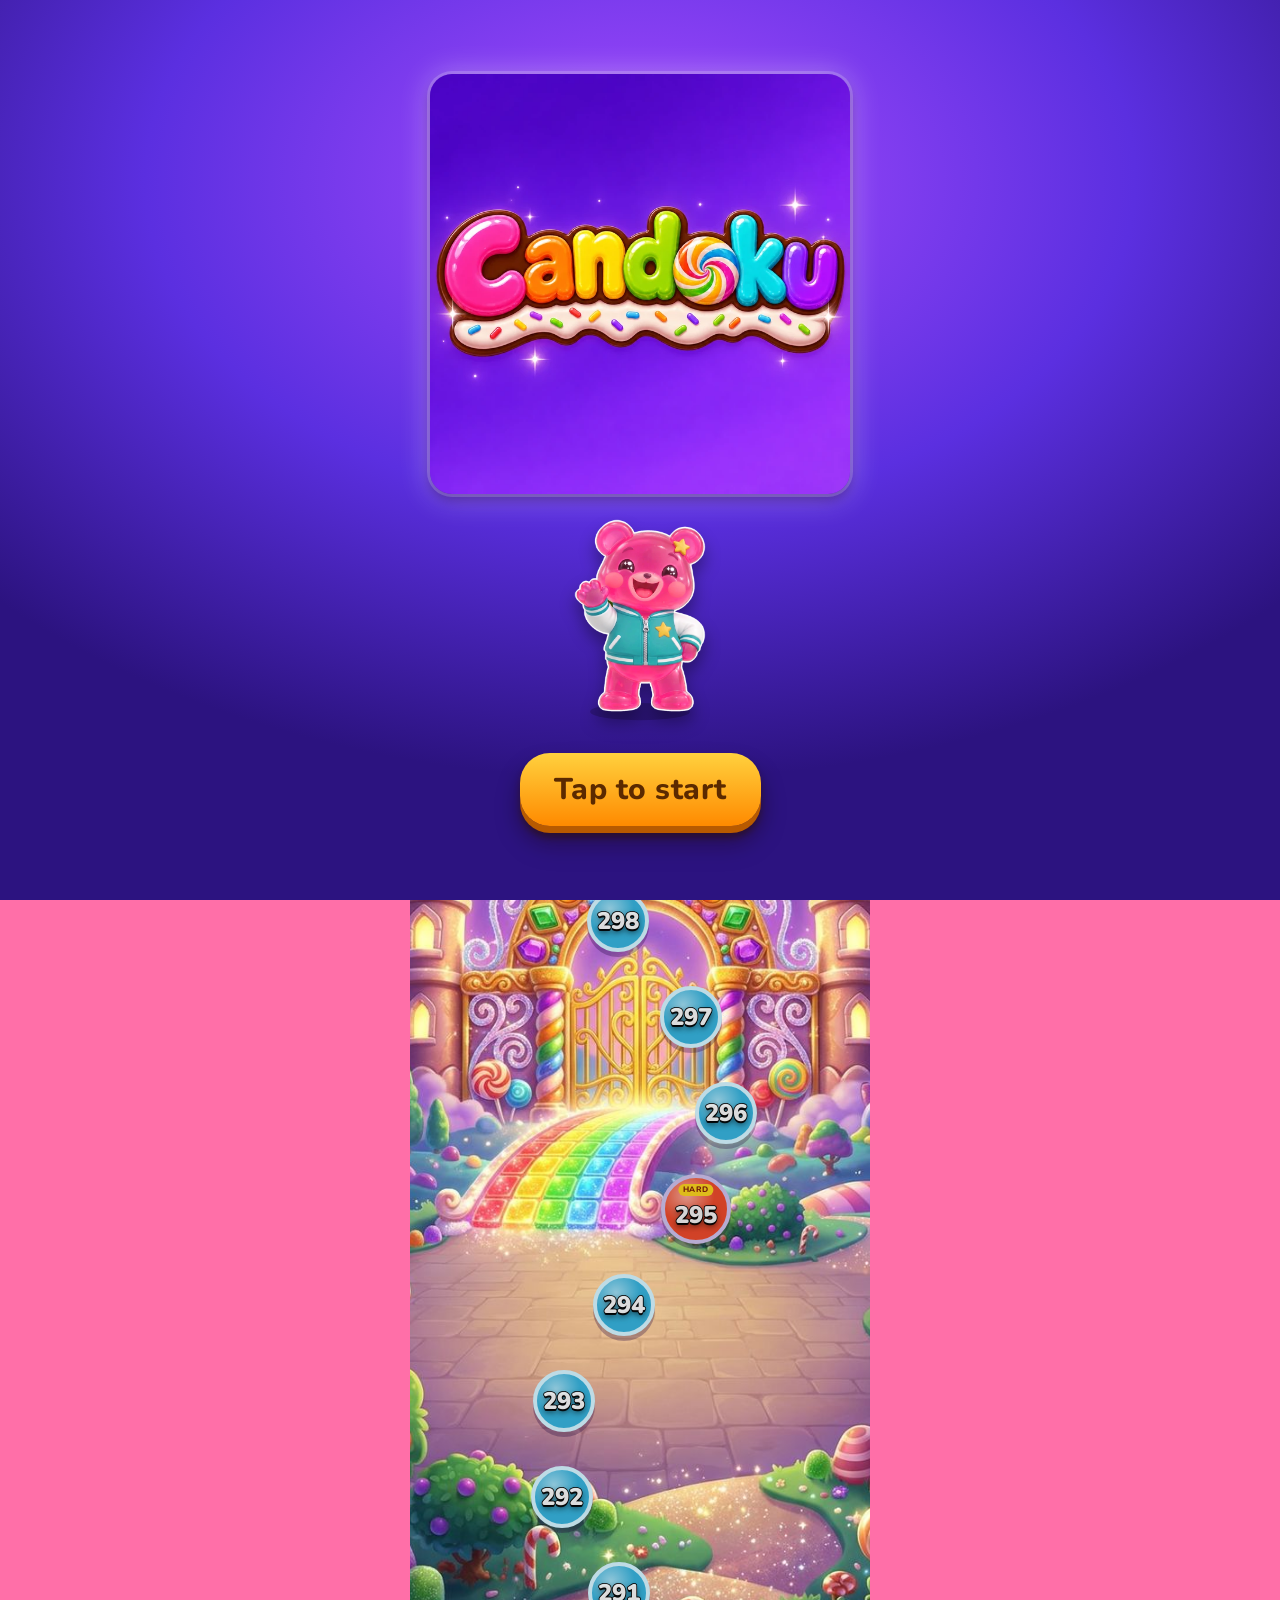
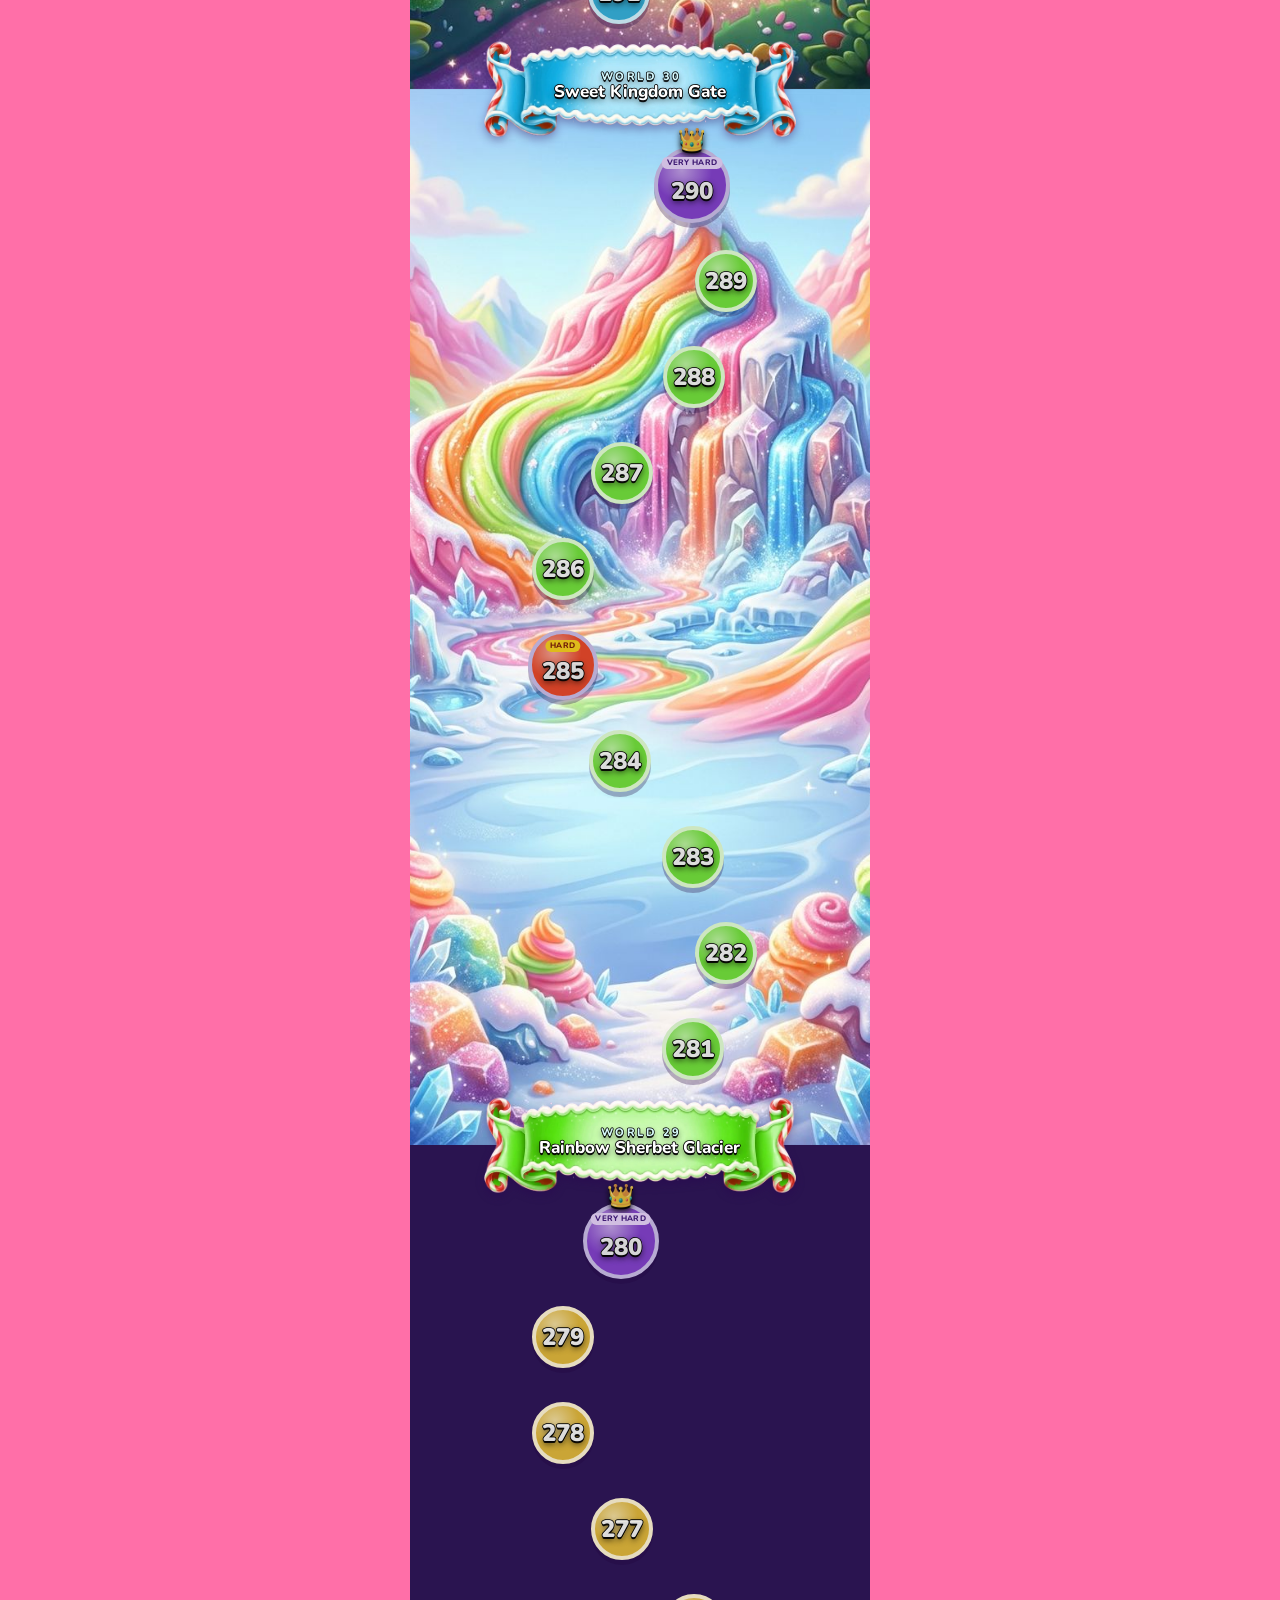
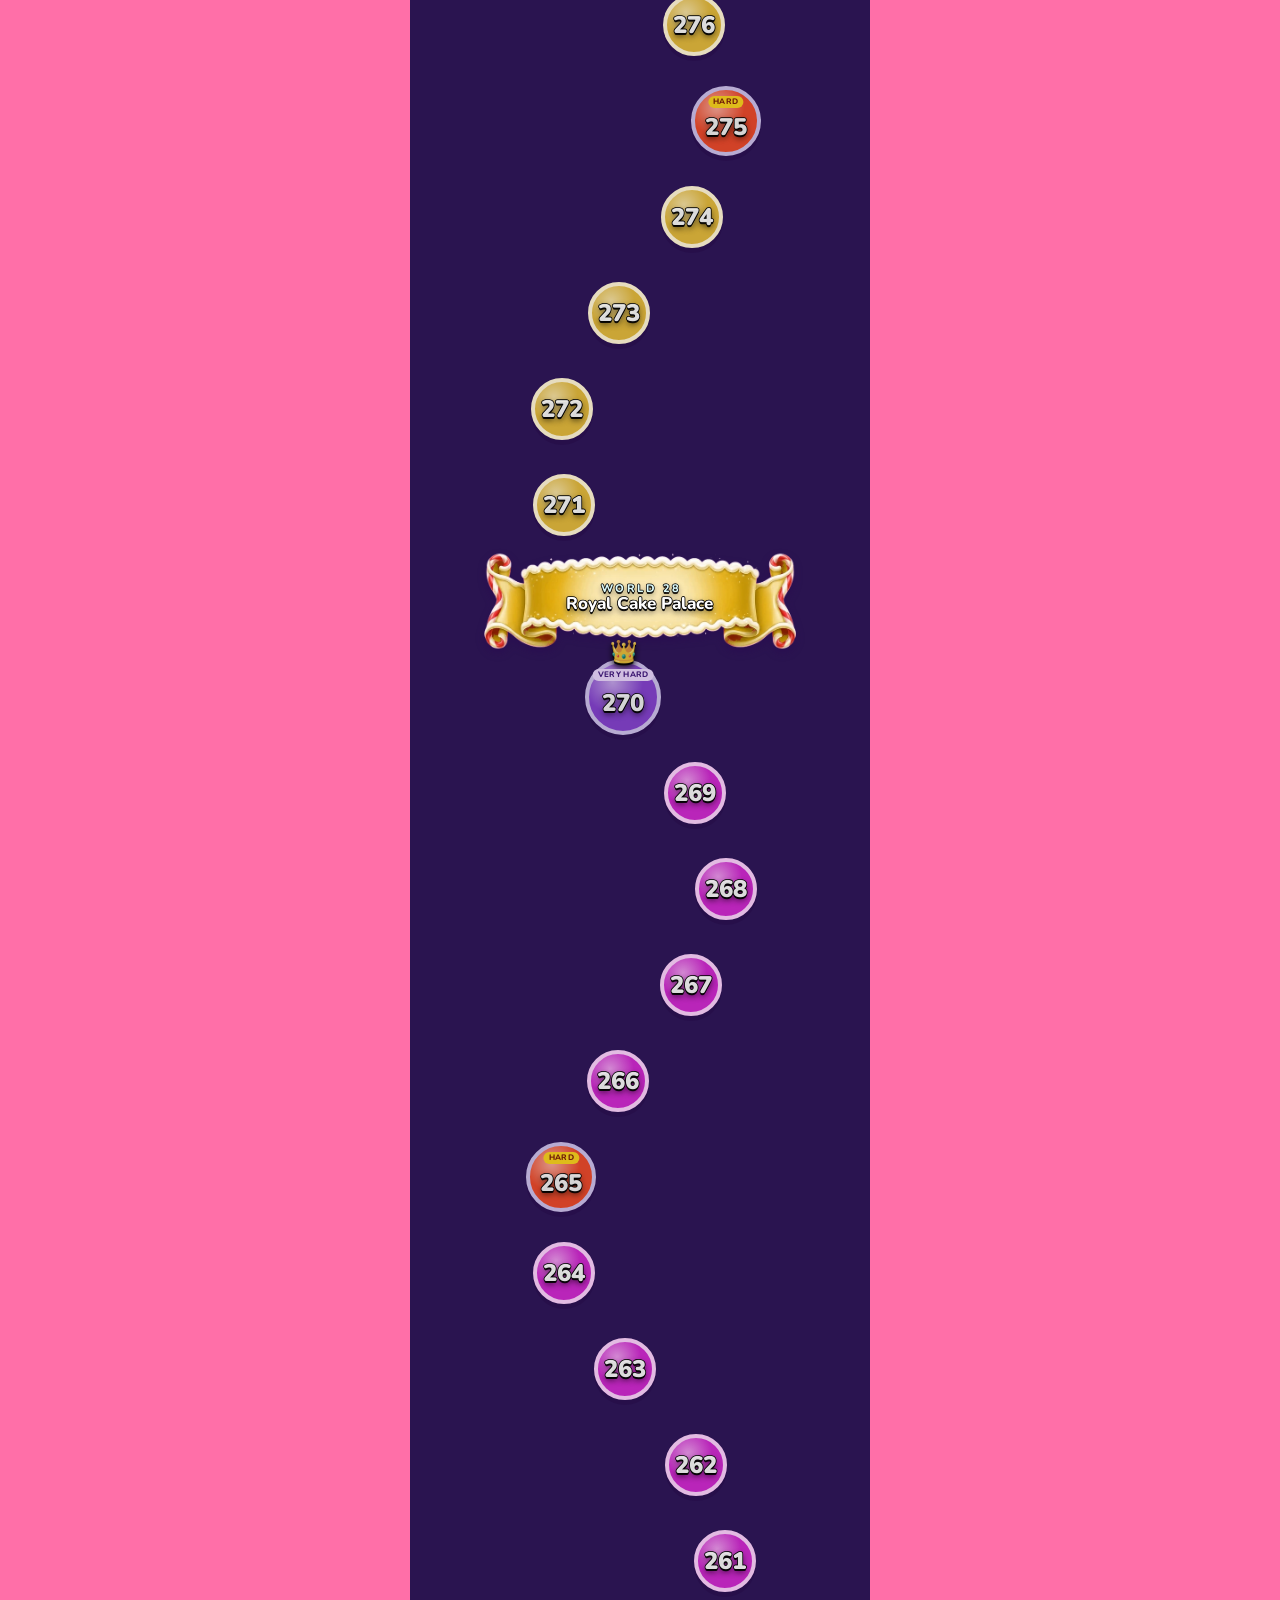
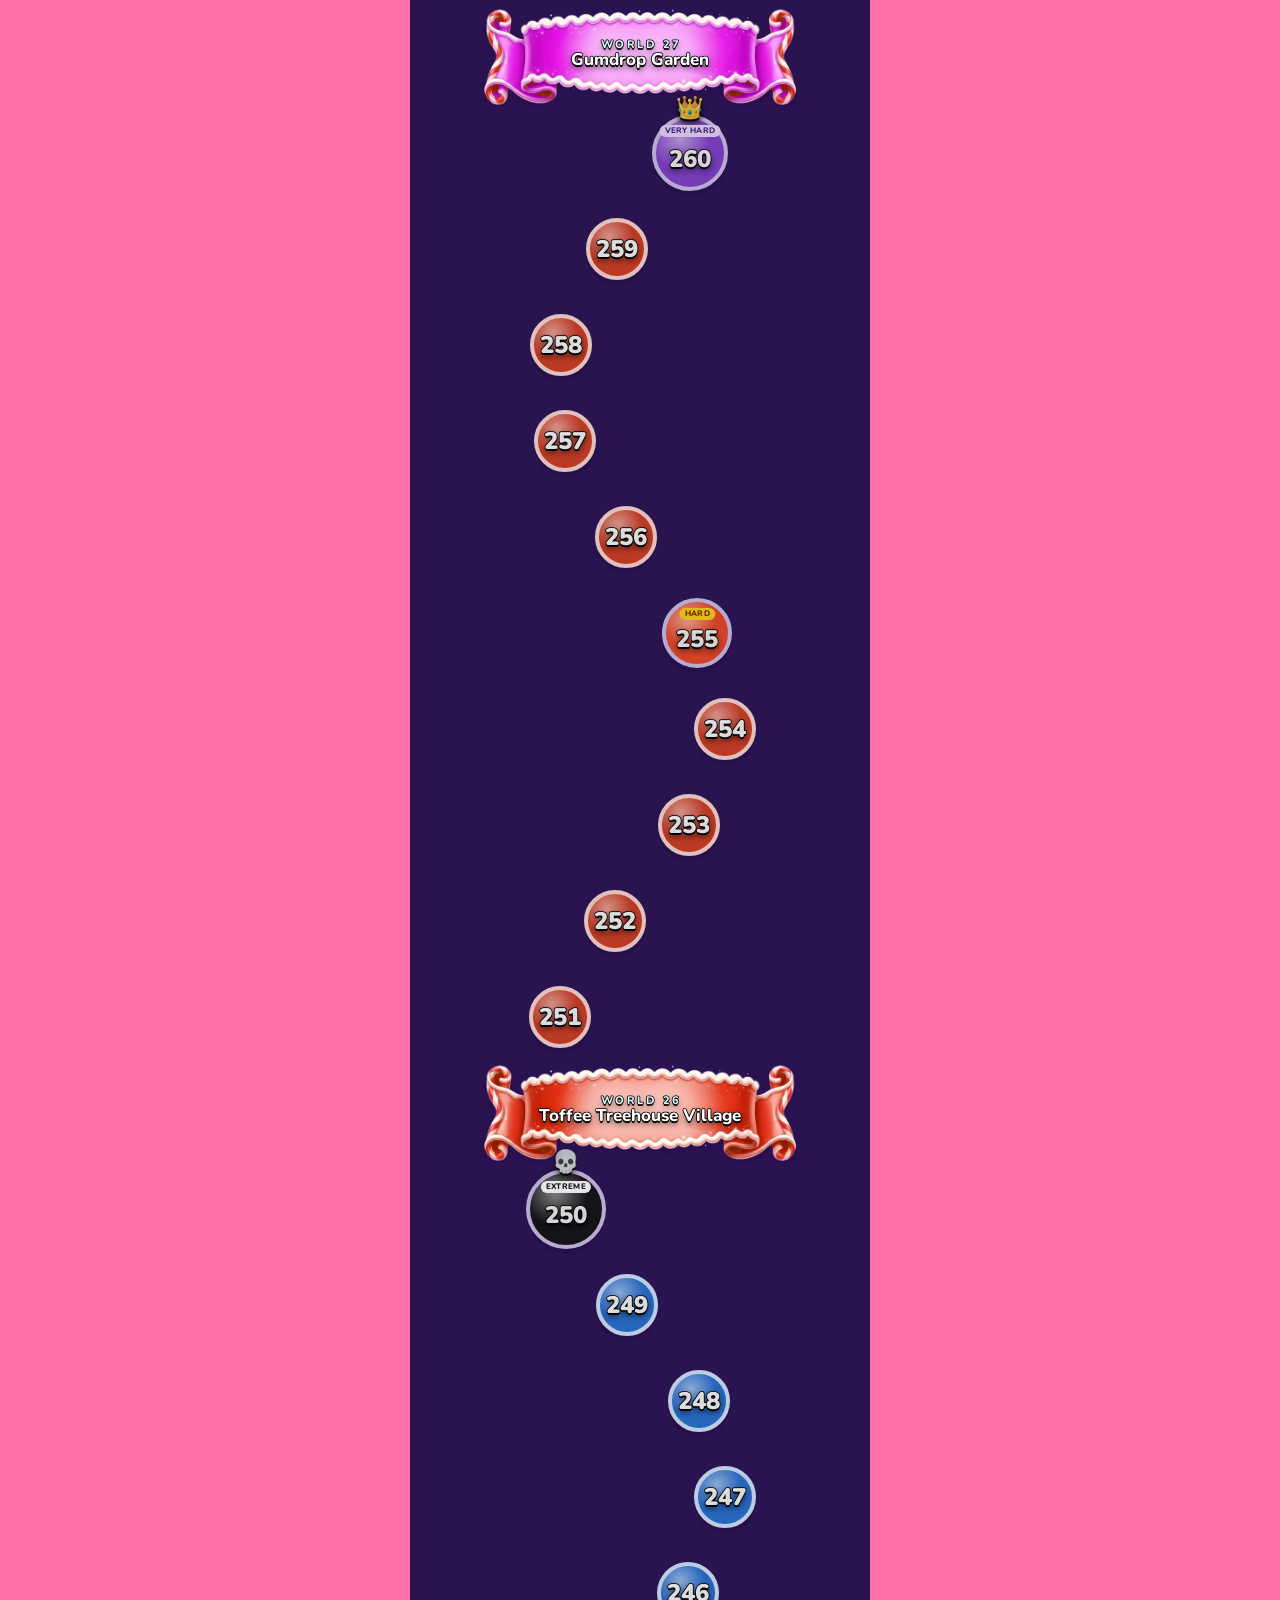
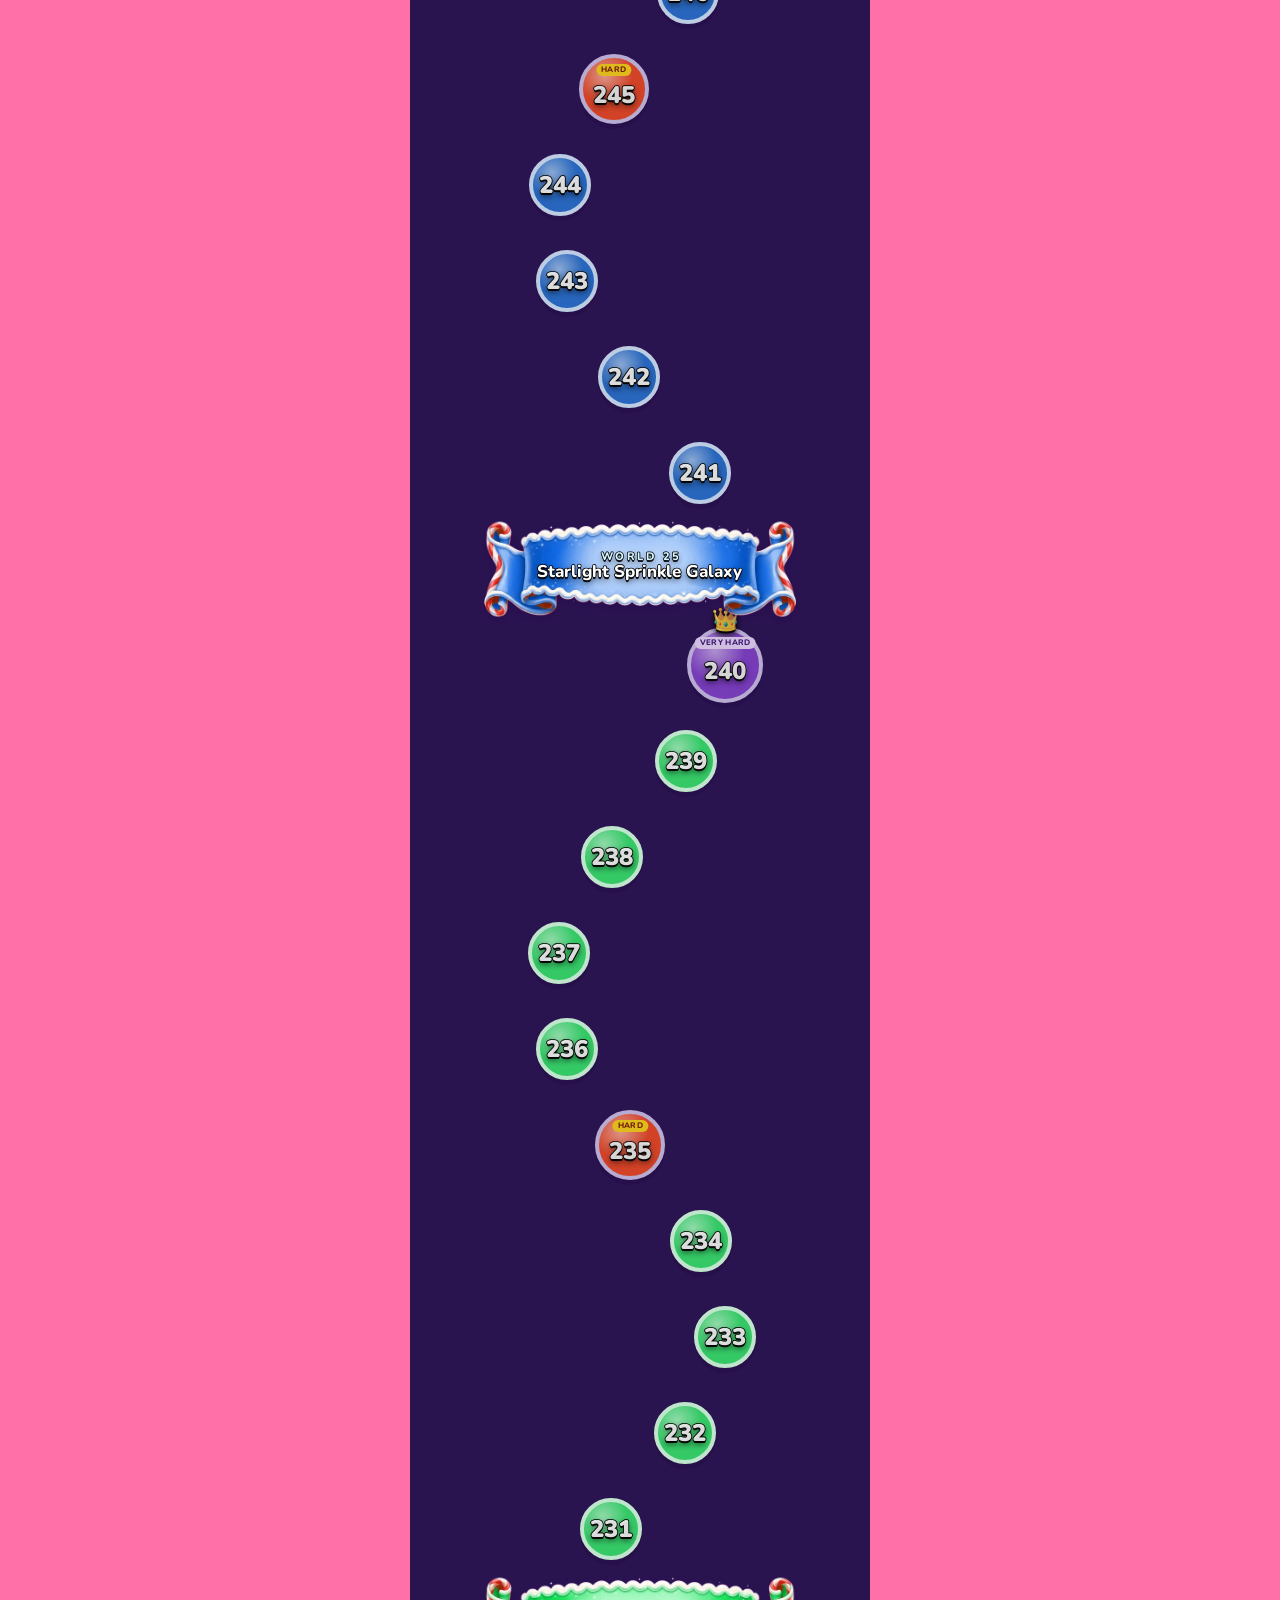
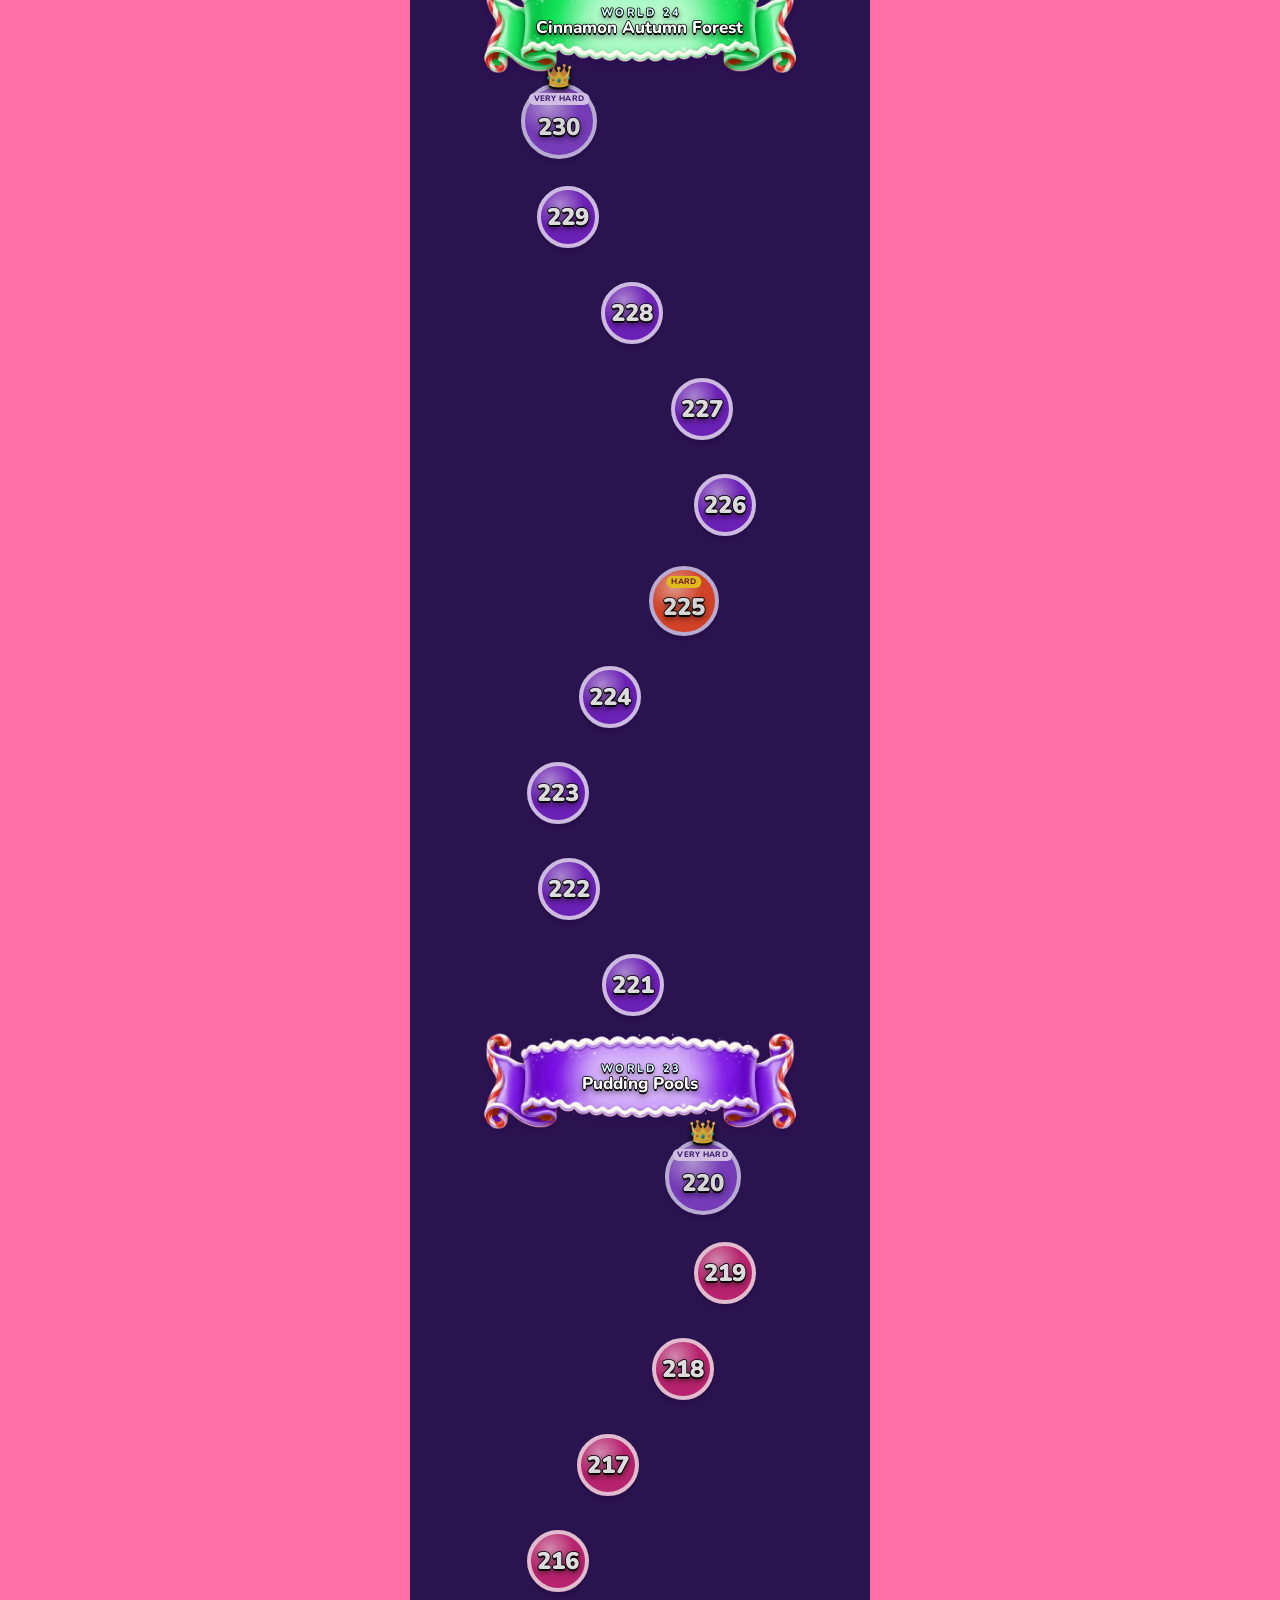
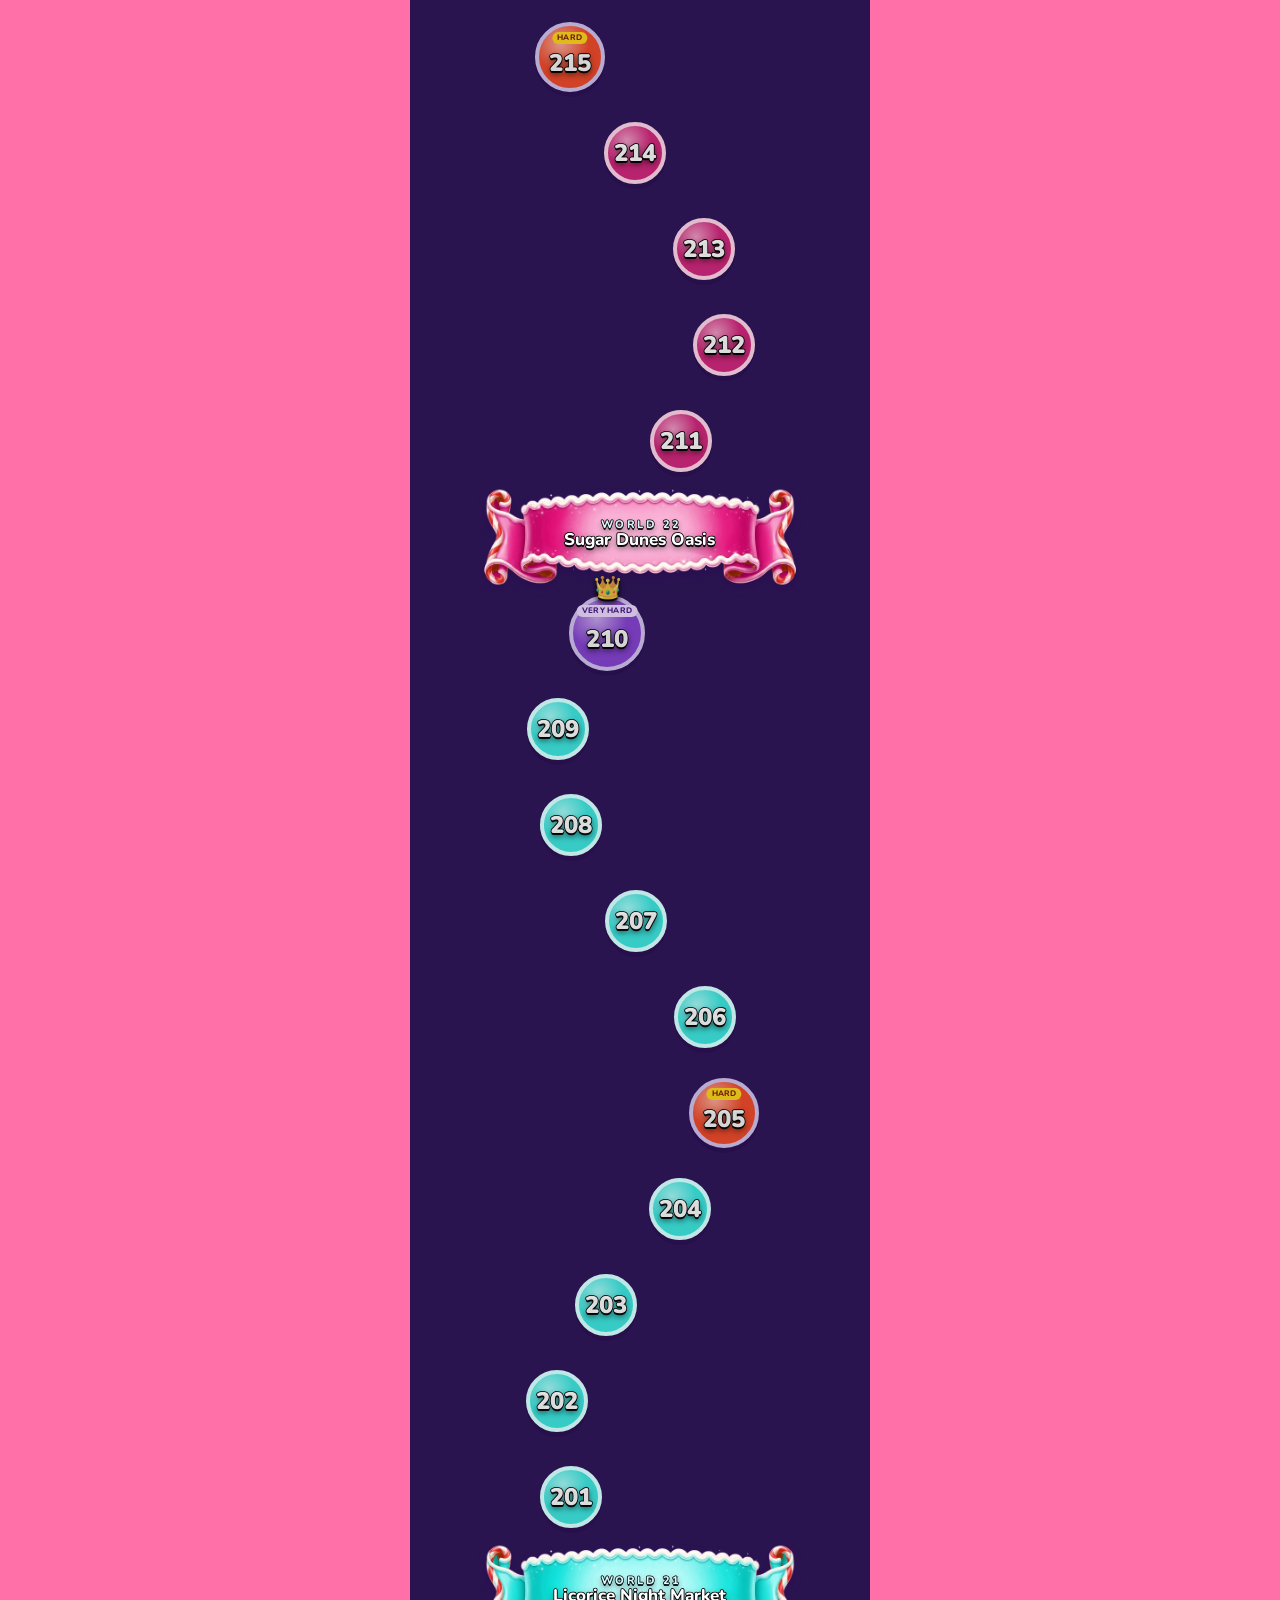
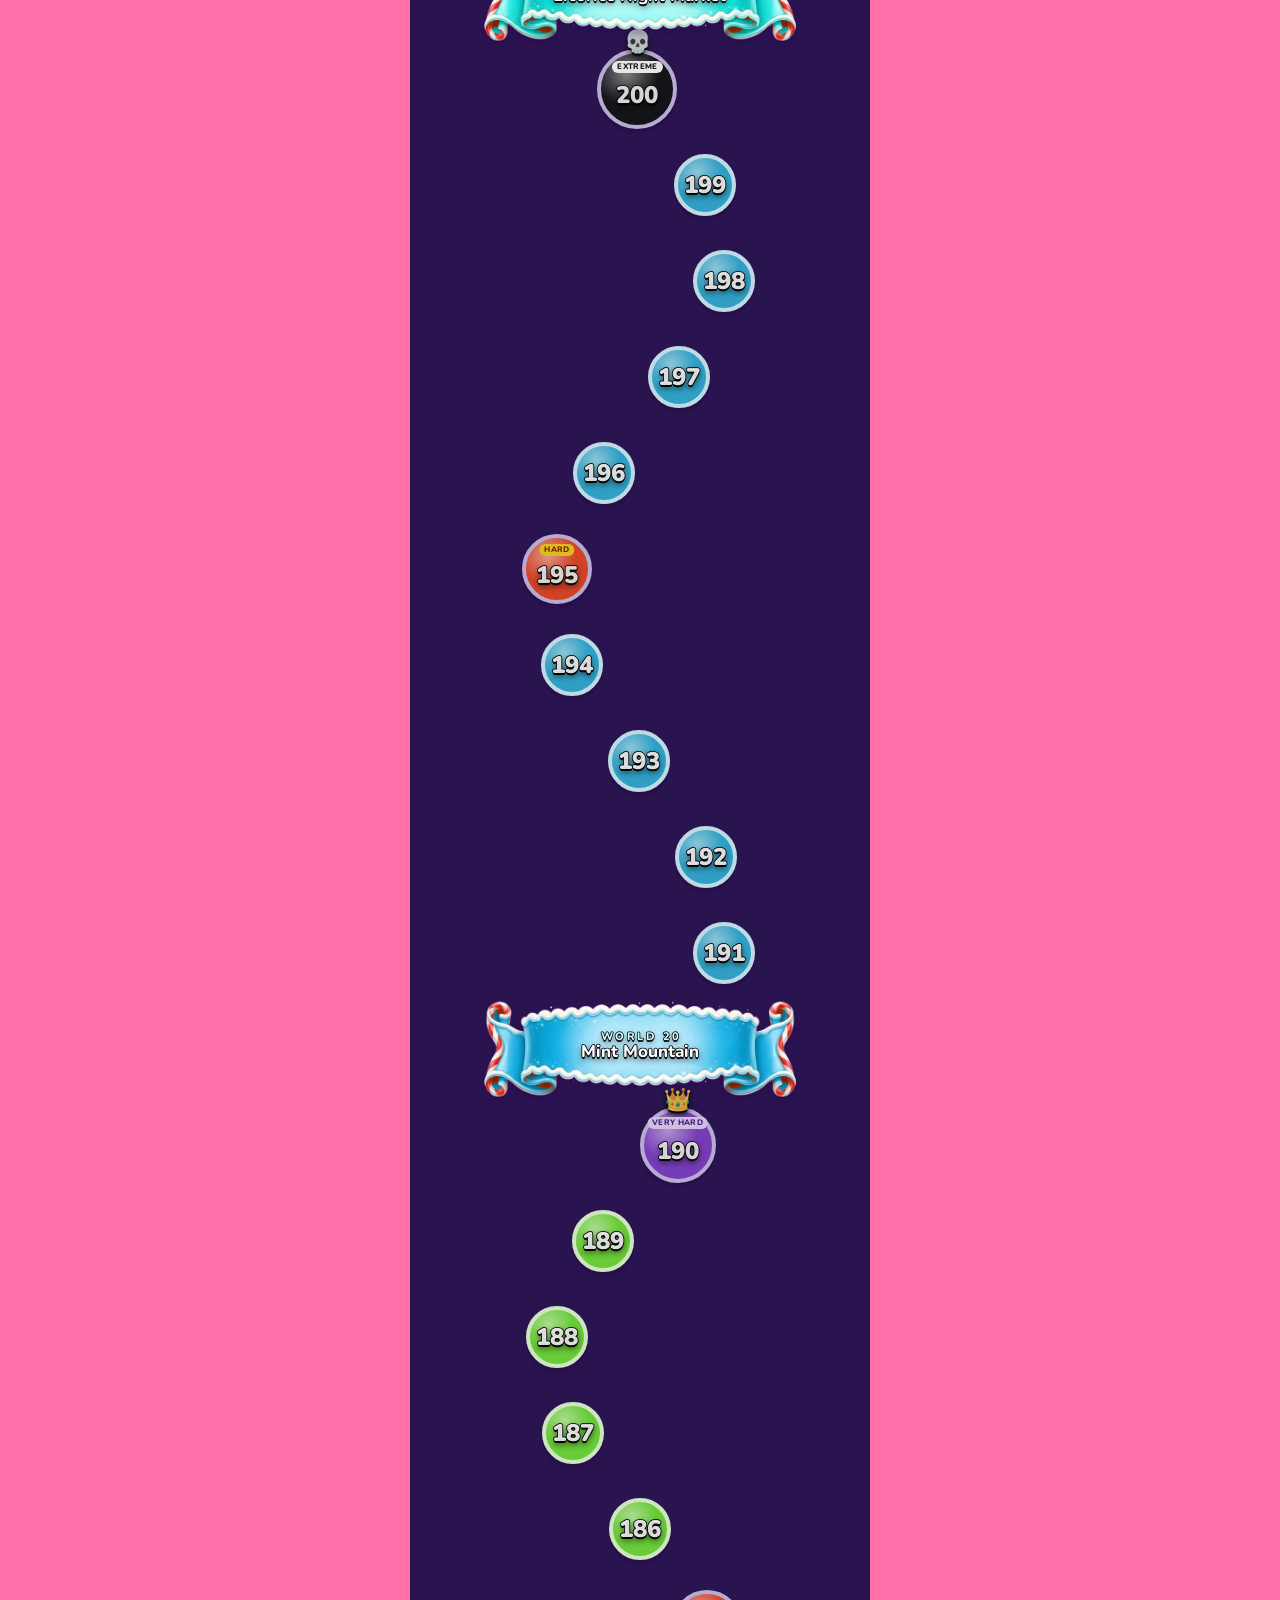
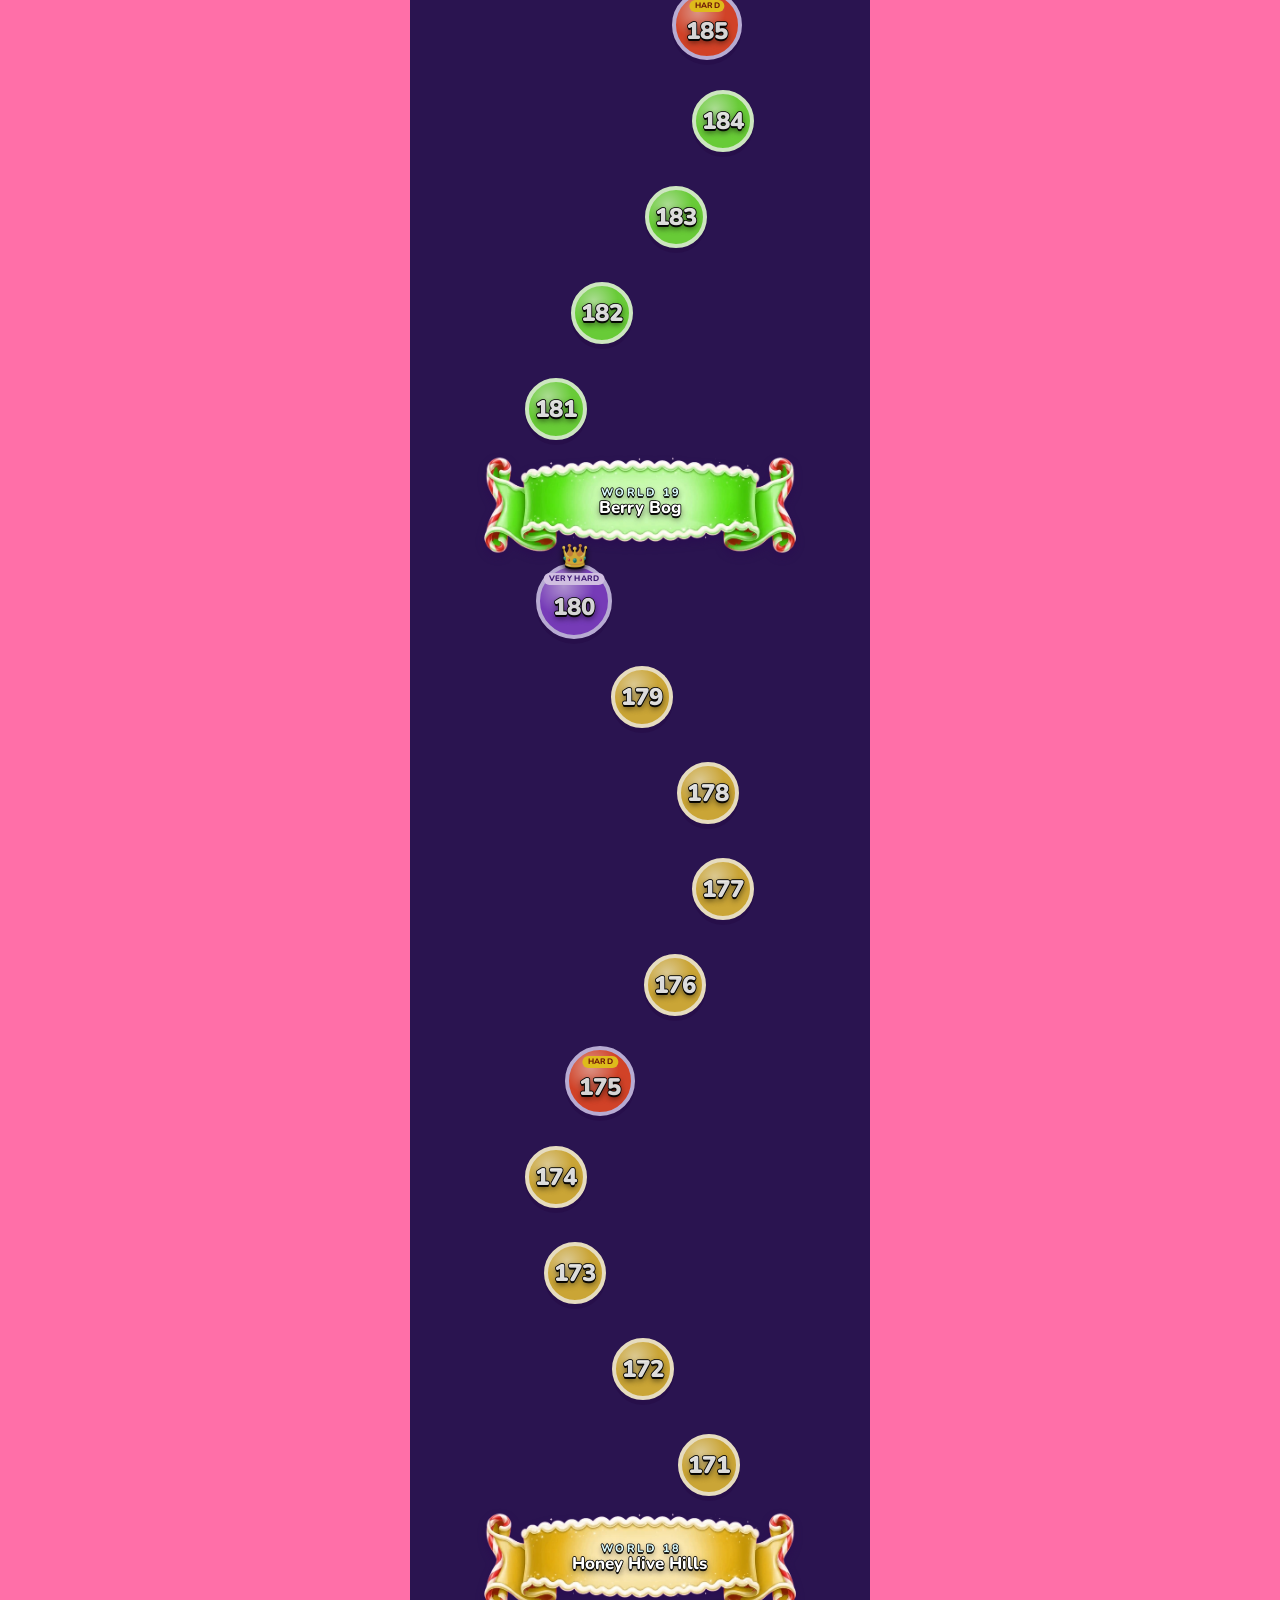
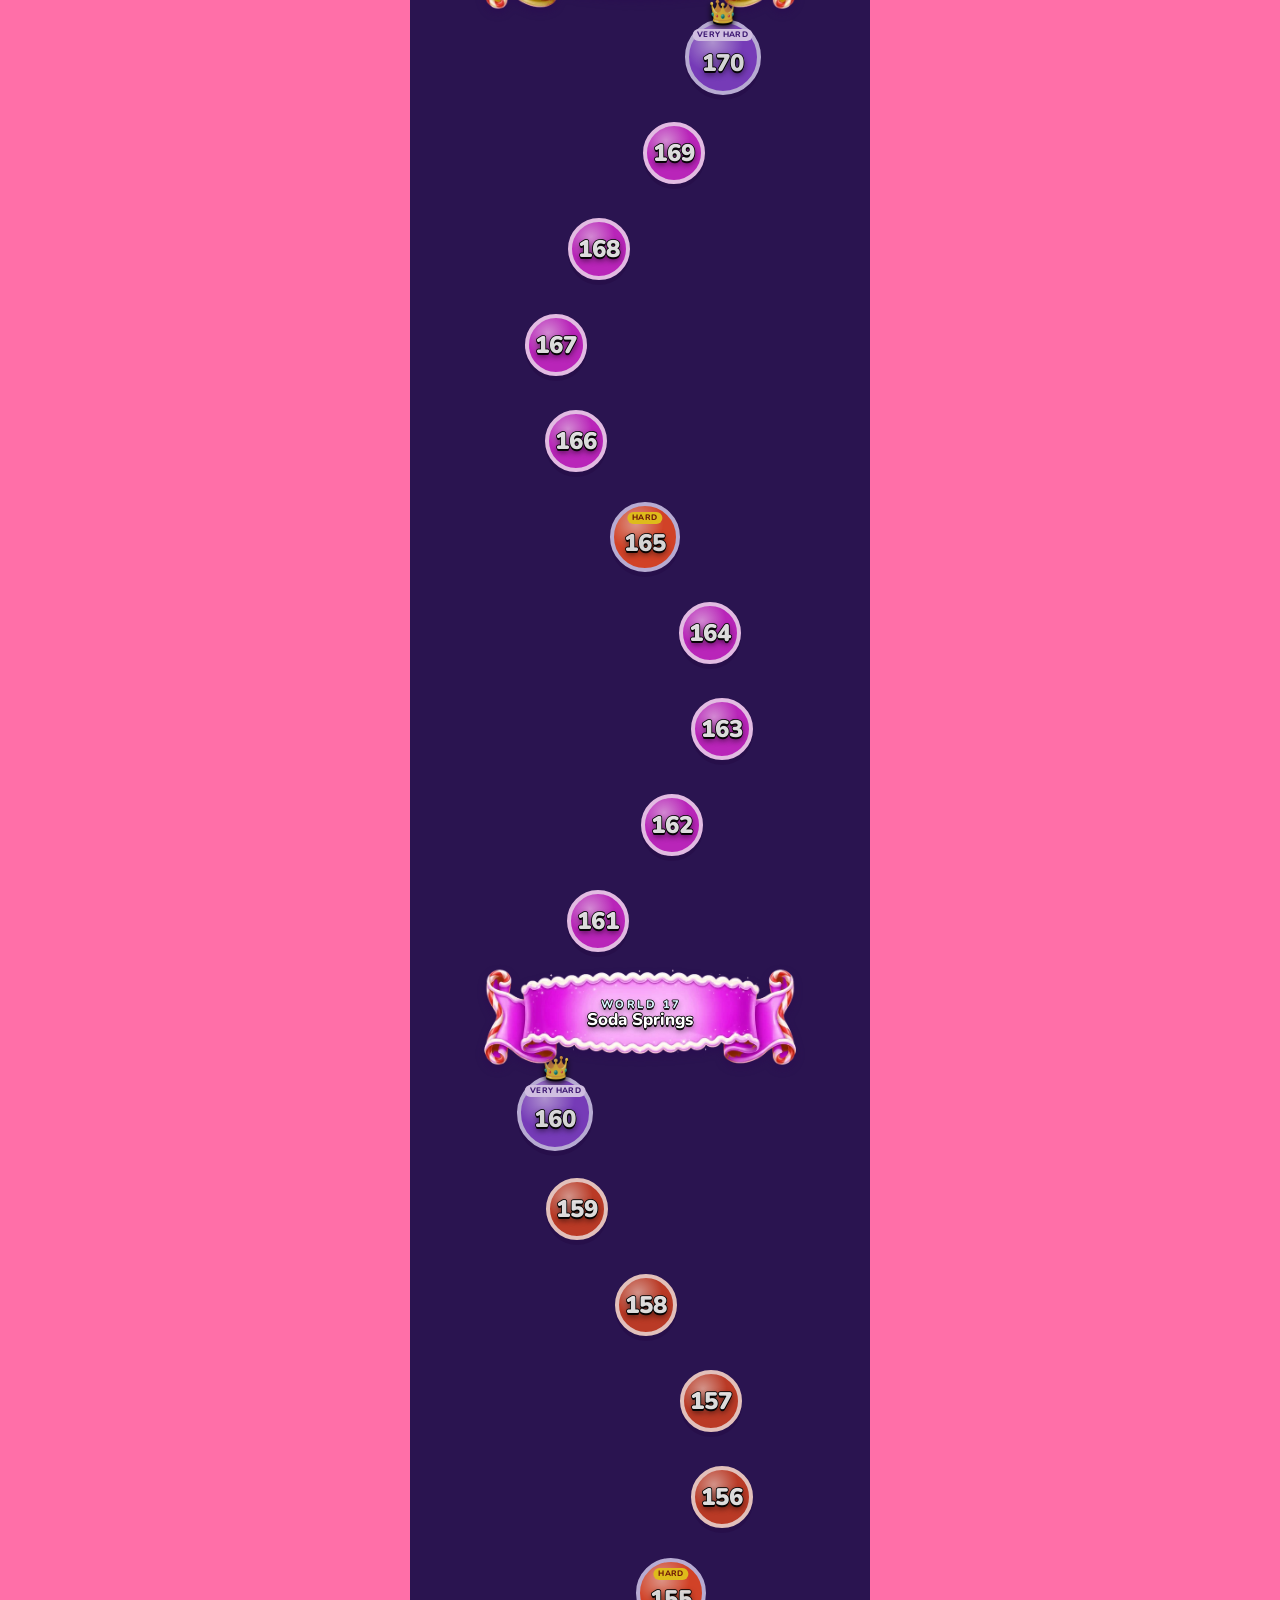
==== commit bc02301d: "World titles: single line, exact centre on ribbon body Co-Authored-By: Claude Sonnet 5.5 <noreply@an" ====
--- a/index.html
+++ b/index.html
@@ -186,7 +186,7 @@
     <button class="btn" id="maybeBtn" type="button" aria-pressed="false" aria-label="Maybe" title="Maybe"><img class="tico" src="art/tool_maybe.webp" alt="" draggable="false"></button>
     <button class="btn" id="clearBtn" type="button" aria-label="Restart" title="Restart"><img class="tico" src="art/tool_restart_red.webp" alt="" draggable="false"></button>
   </div>
-  <p class="help">Tap: X (tap again to remove). Double tap: candy. Hold a square or use Maybe to mark a ? <span class="ver">v94</span></p>
+  <p class="help">Tap: X (tap again to remove). Double tap: candy. Hold a square or use Maybe to mark a ? <span class="ver">v95</span></p>
 </main>
 
 <!-- WIN -->
--- a/style.css
+++ b/style.css
@@ -1009,3 +1009,9 @@
 .lose-gumi img{width:auto;height:100%;max-width:100%}
 
 .bank{display:none!important}
+
+/* world titles: one line, exactly centred on the banner body (the ribbon art's body sits ~5% above its box centre) */
+.map .ribbon{padding:0!important;display:grid!important;place-items:center!important;grid-template-columns:100%!important}
+.map .ribbon span{width:78%!important;margin:0 auto!important;transform:translateY(-4px)!important;text-align:center!important;display:block}
+.map .ribbon b{white-space:nowrap!important;display:block;text-align:center}
+.map .ribbon small{padding-left:2.5px!important;text-align:center}
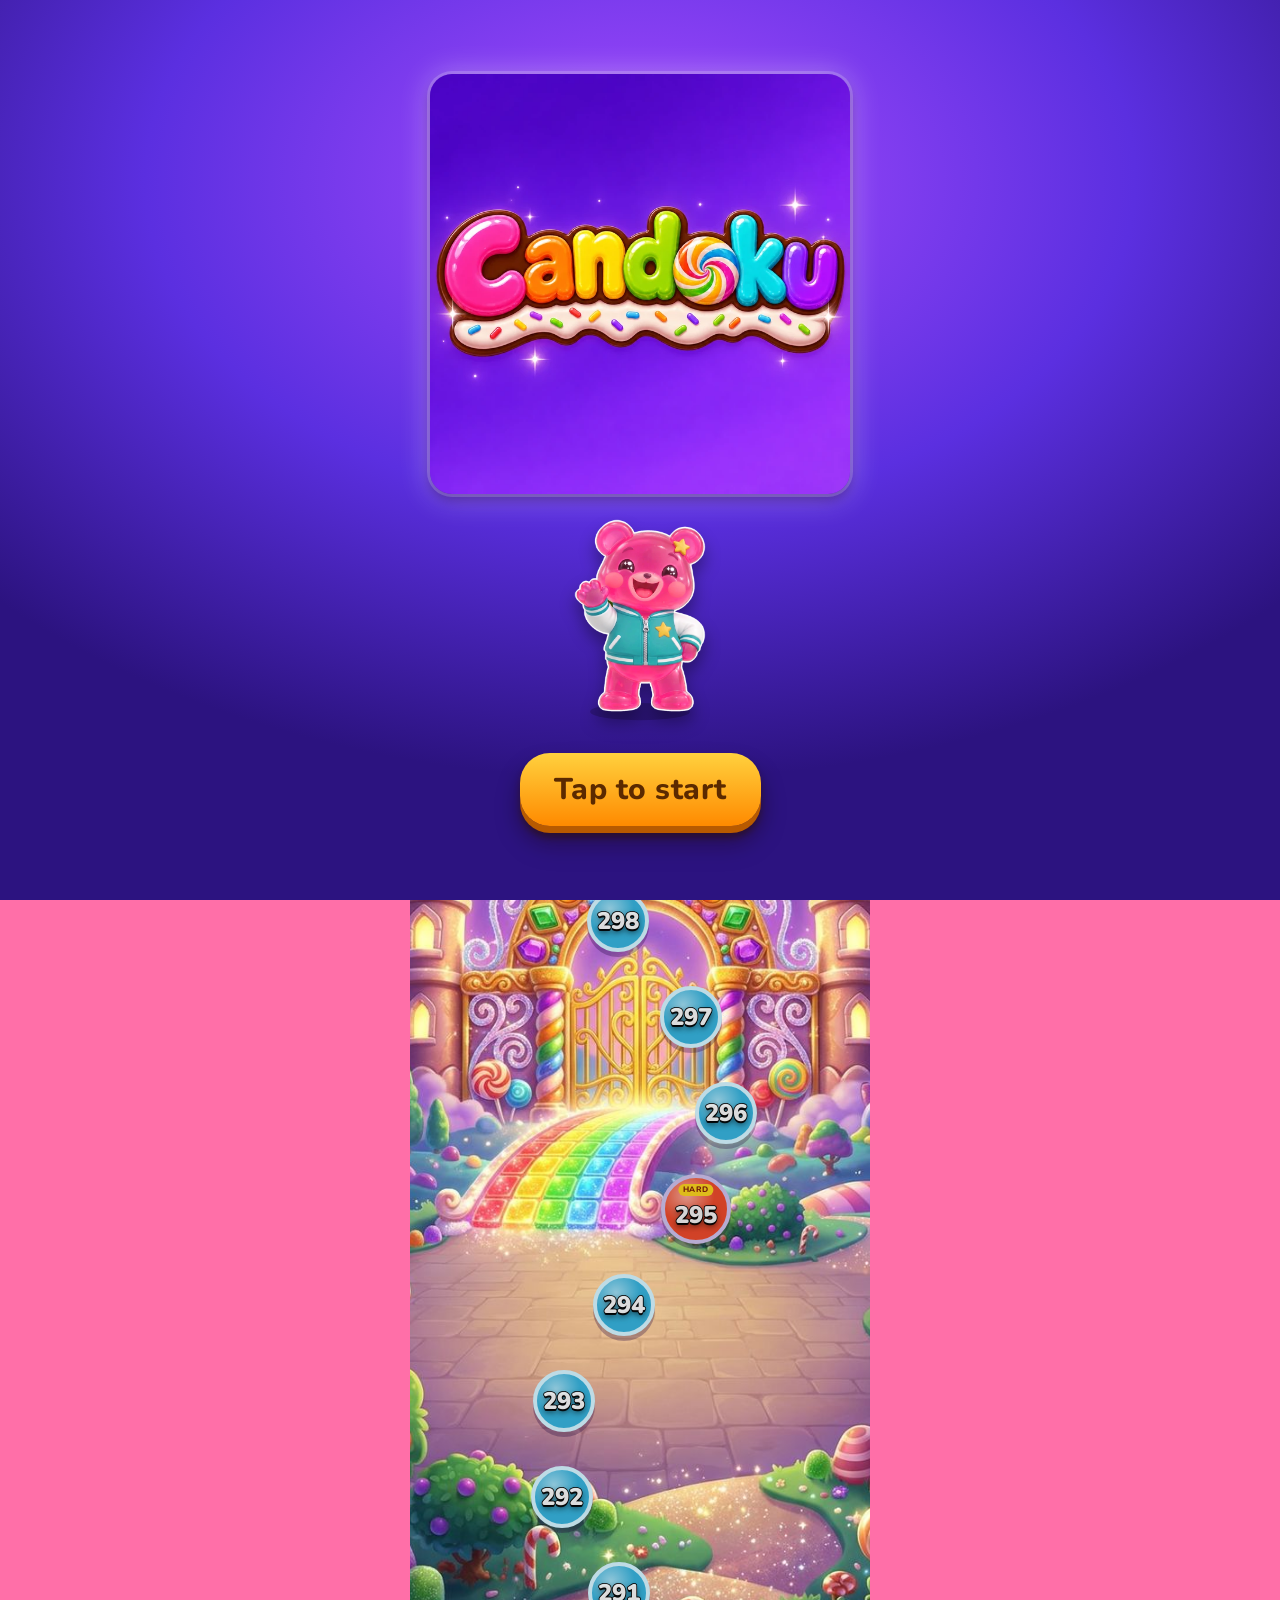
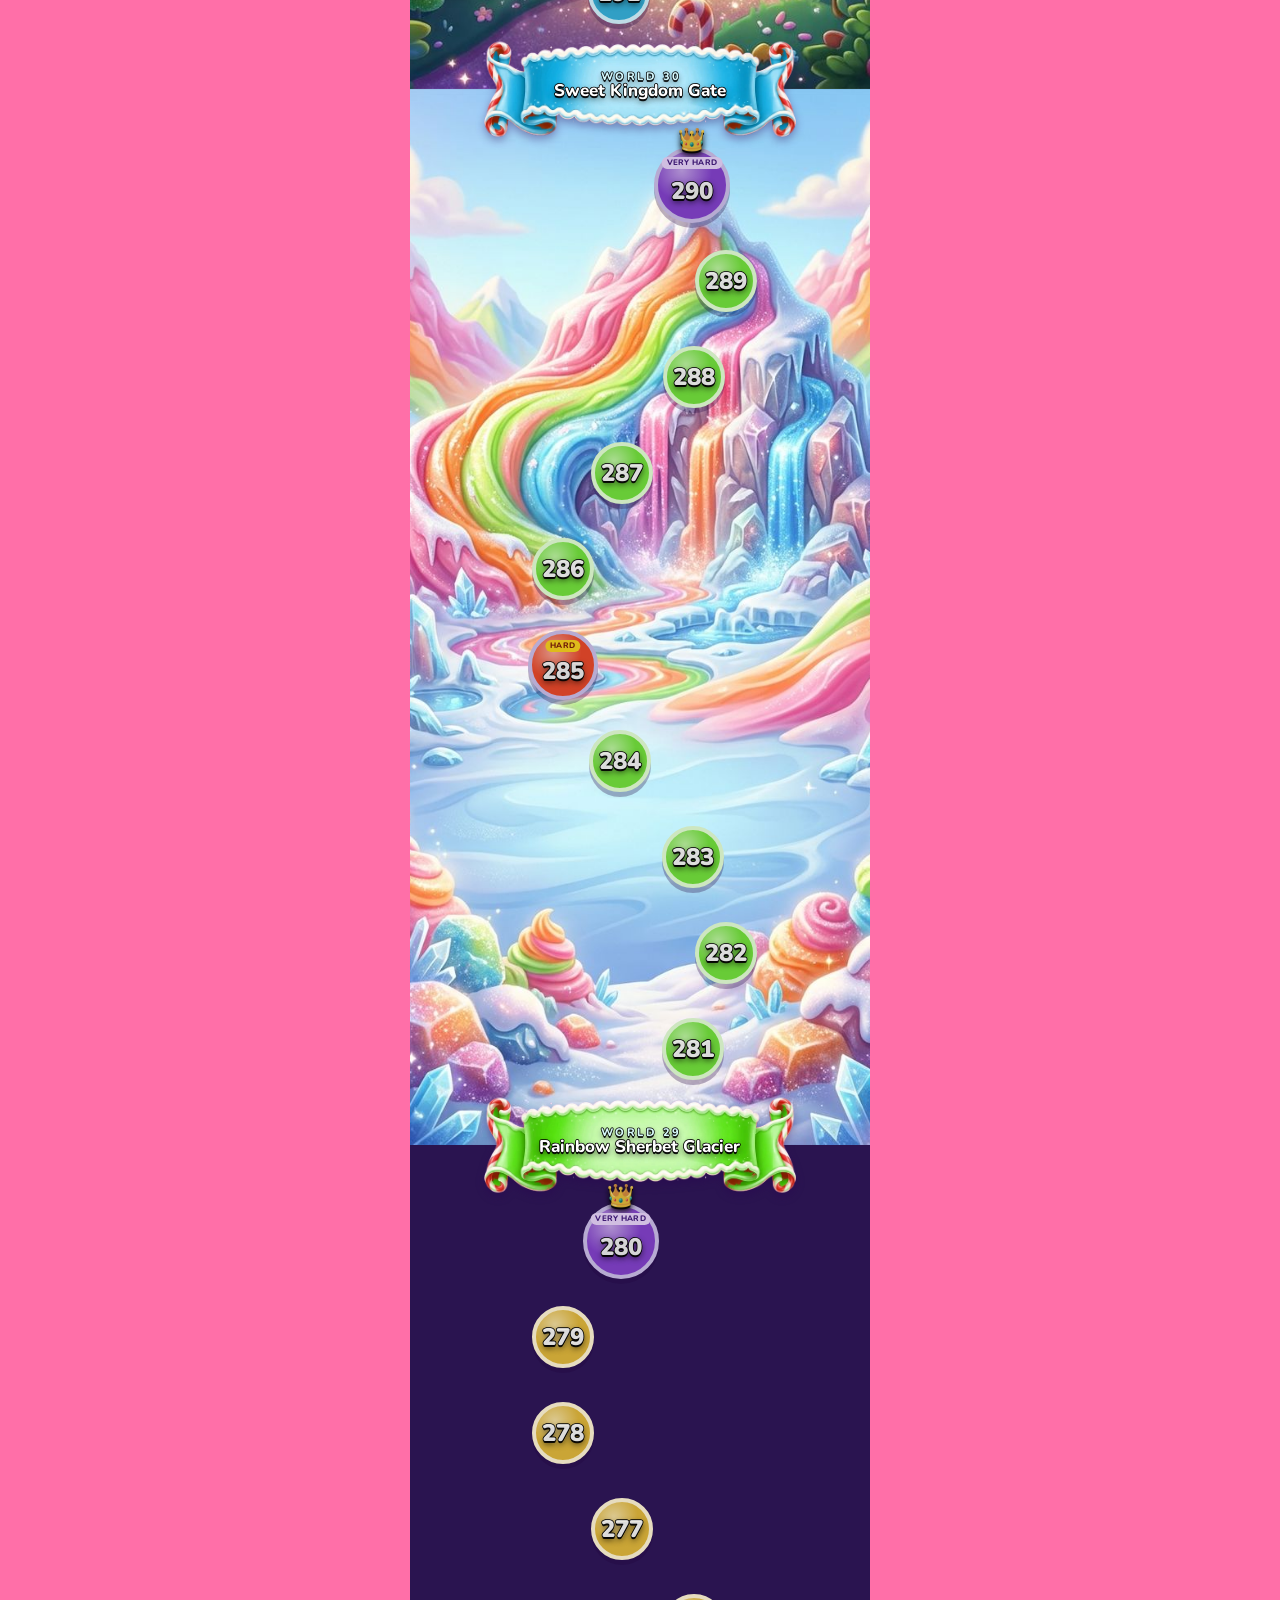
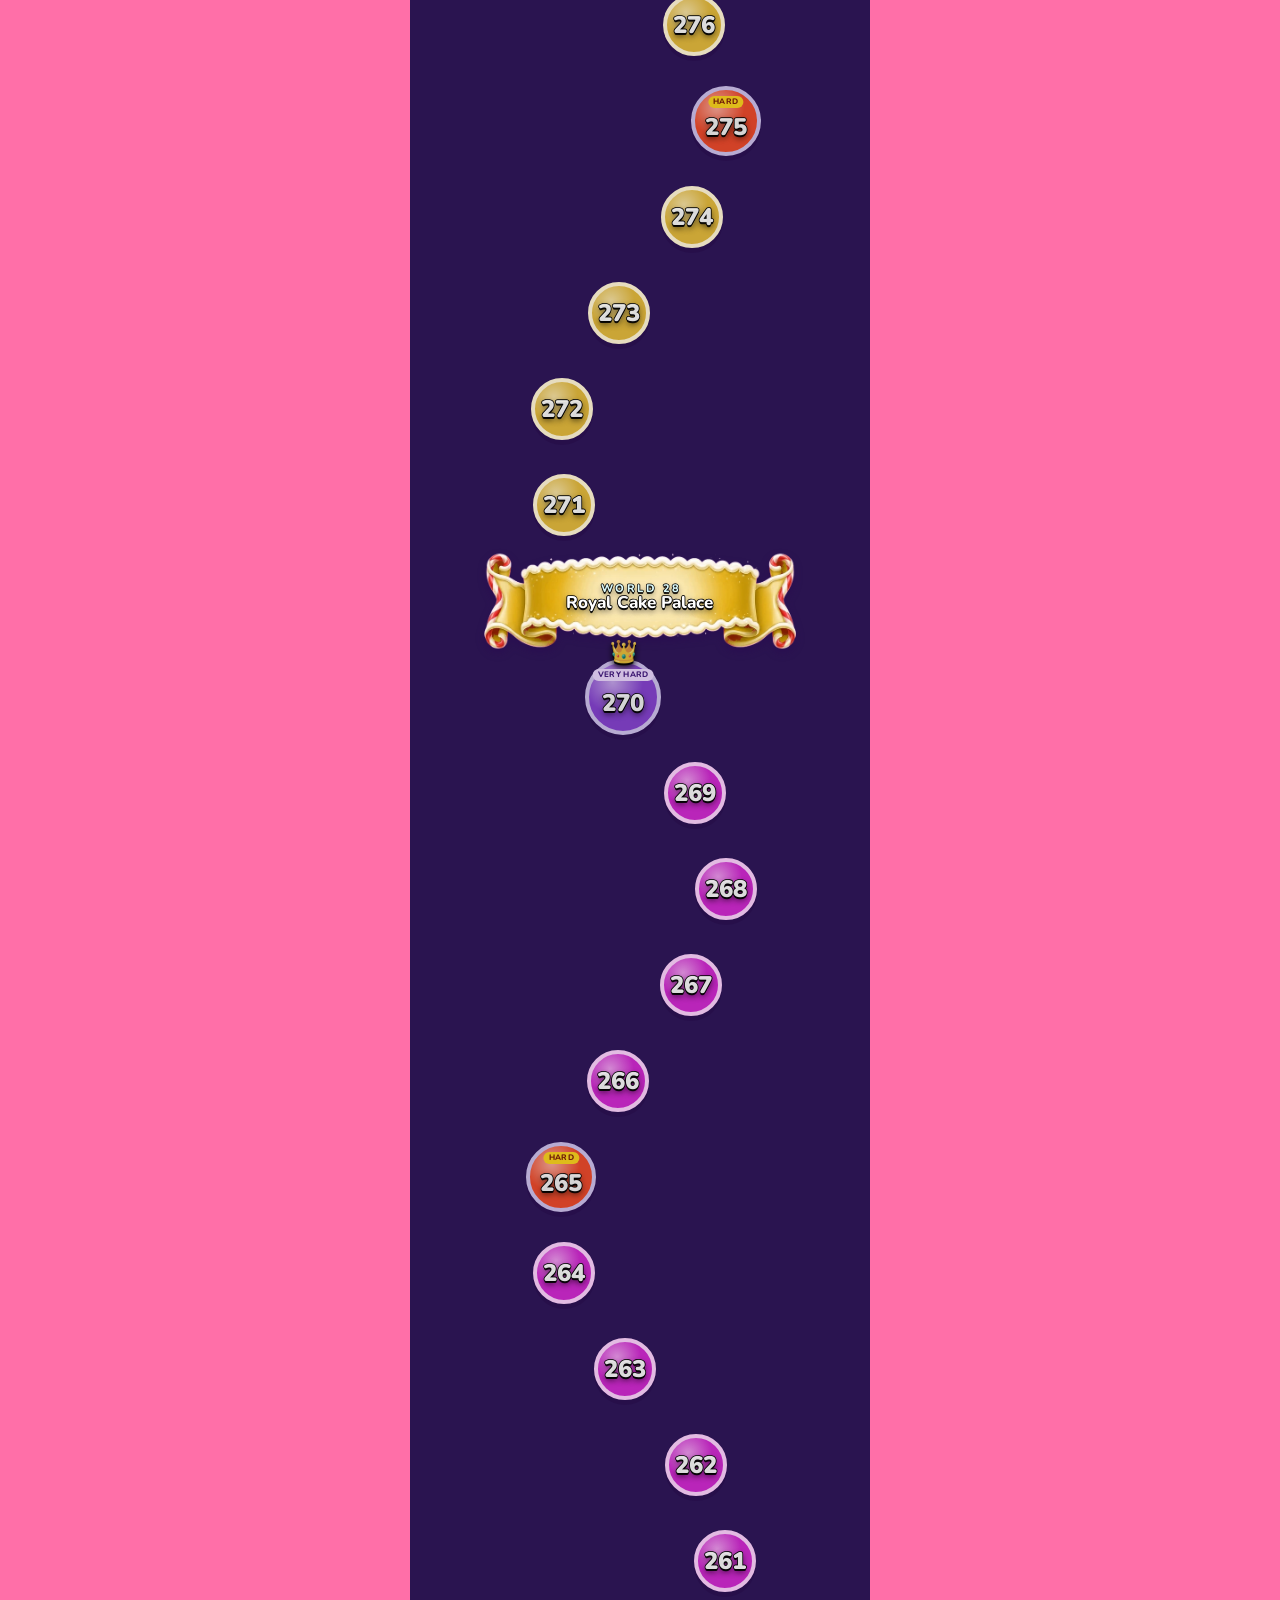
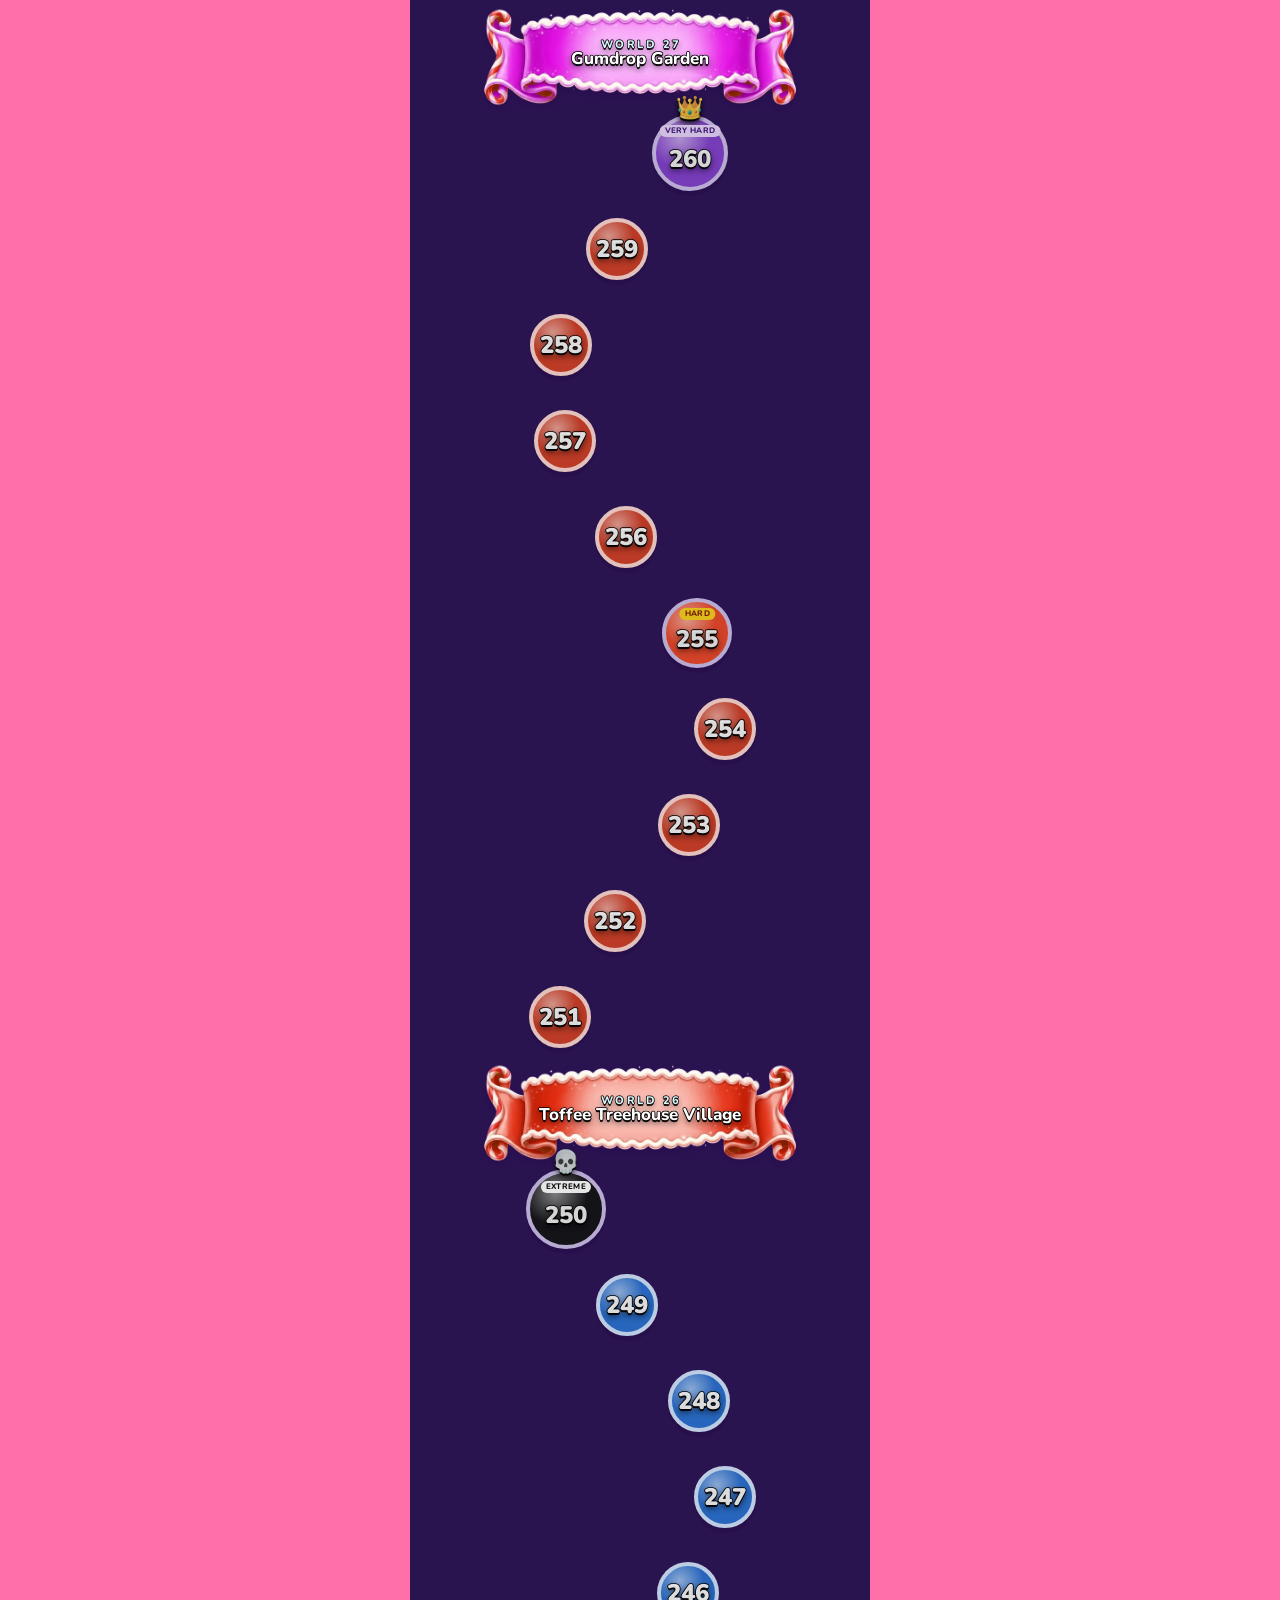
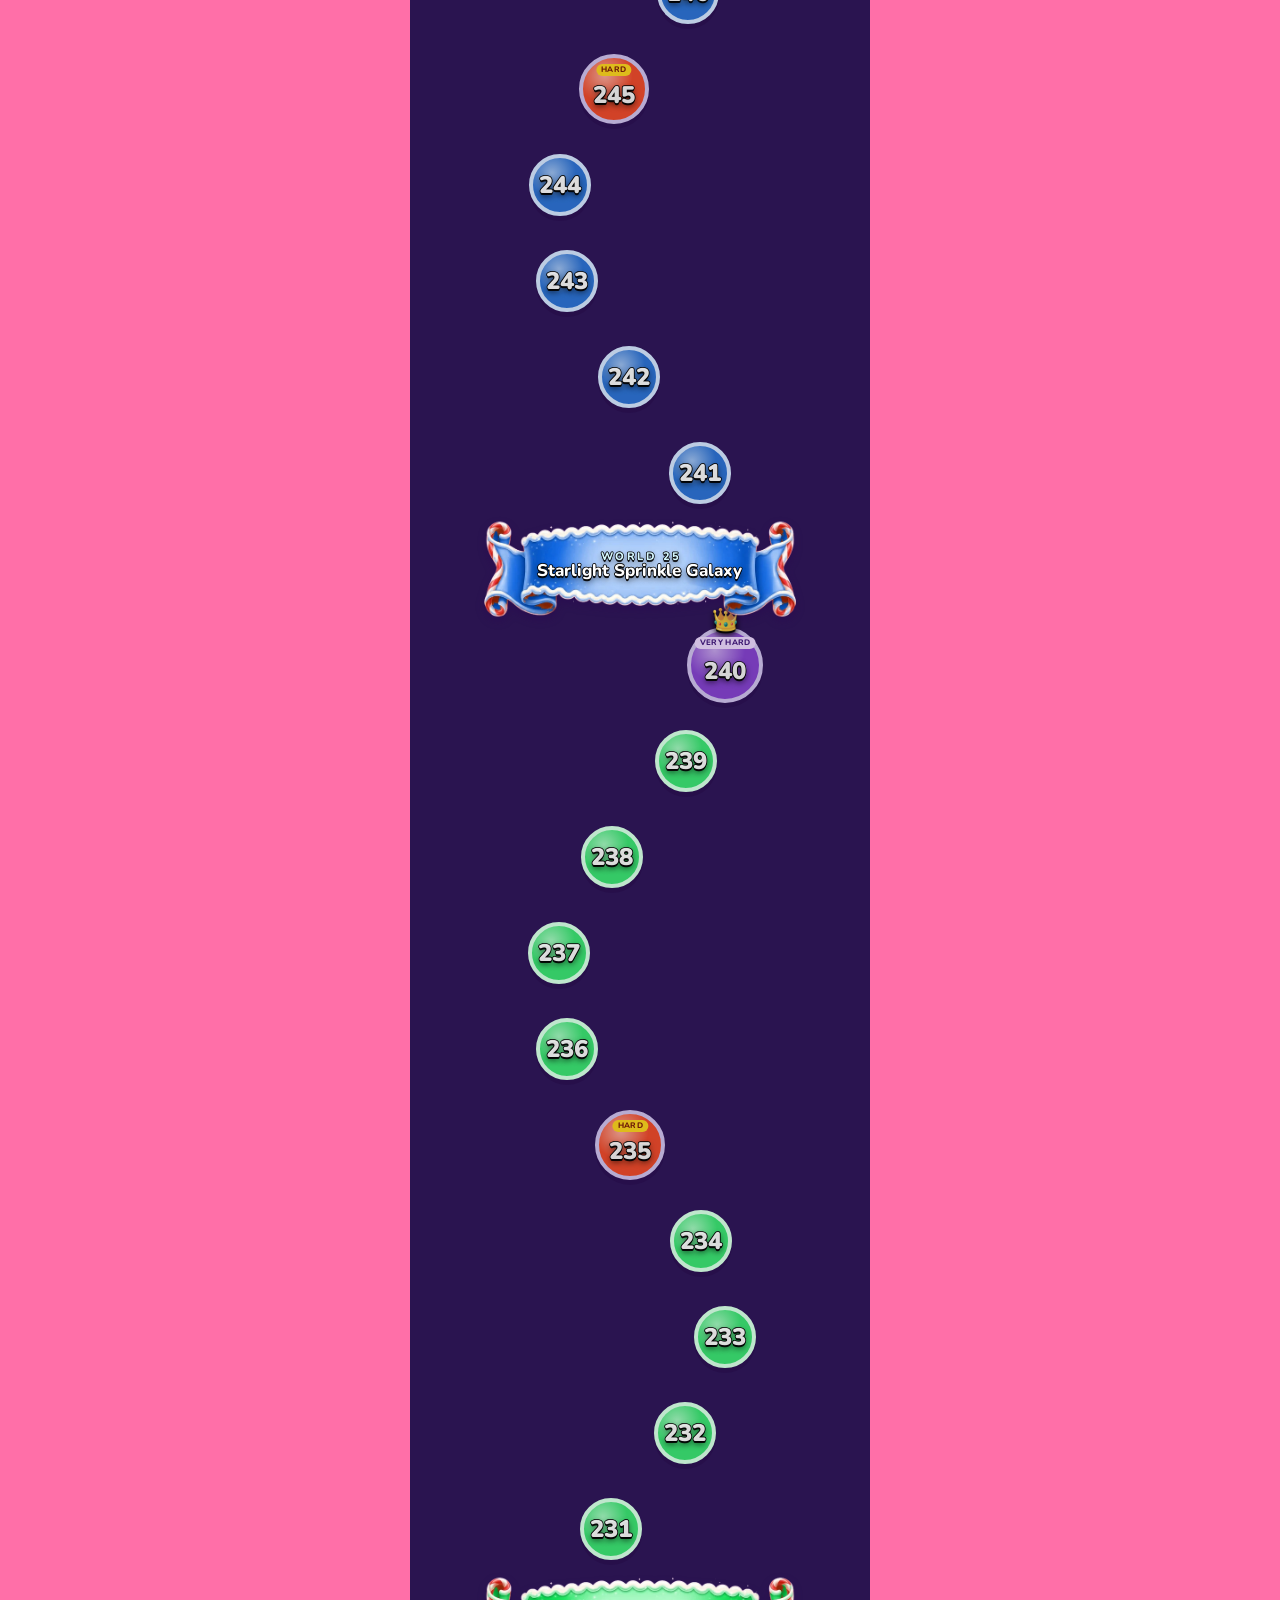
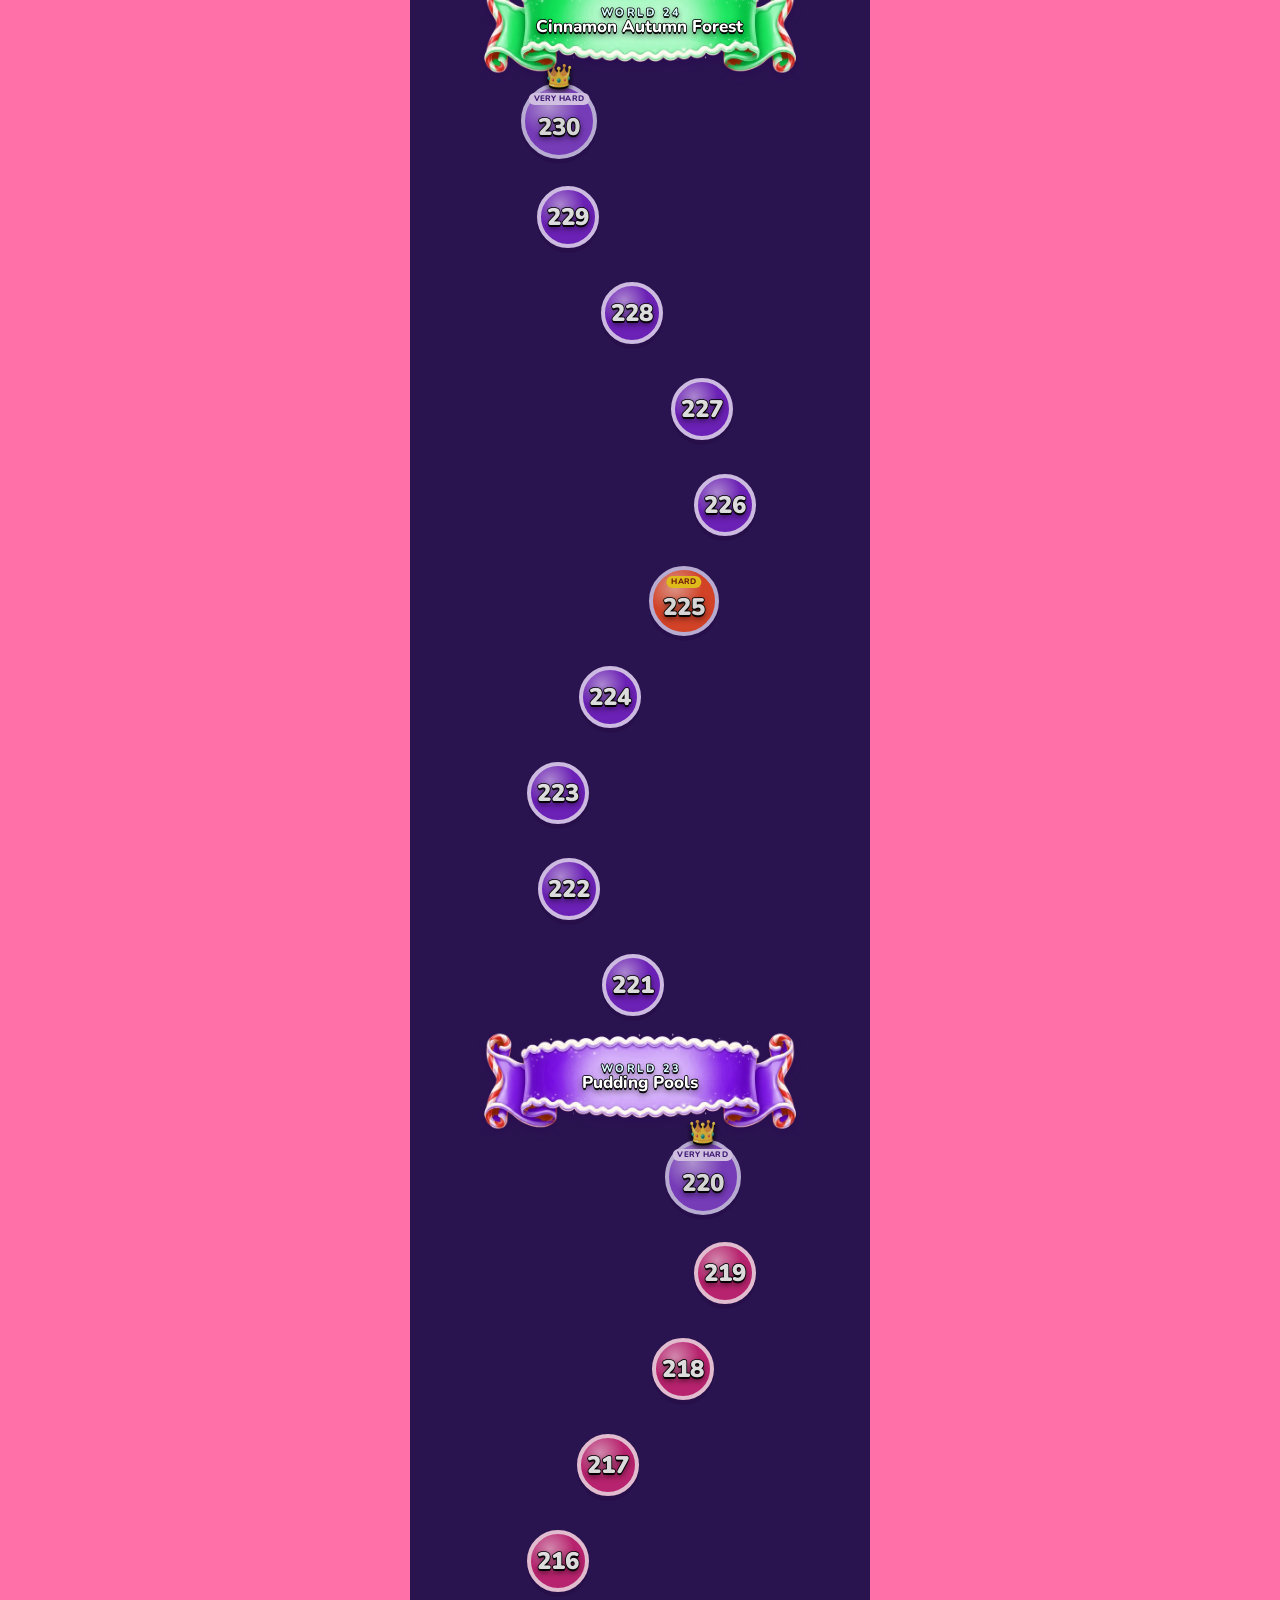
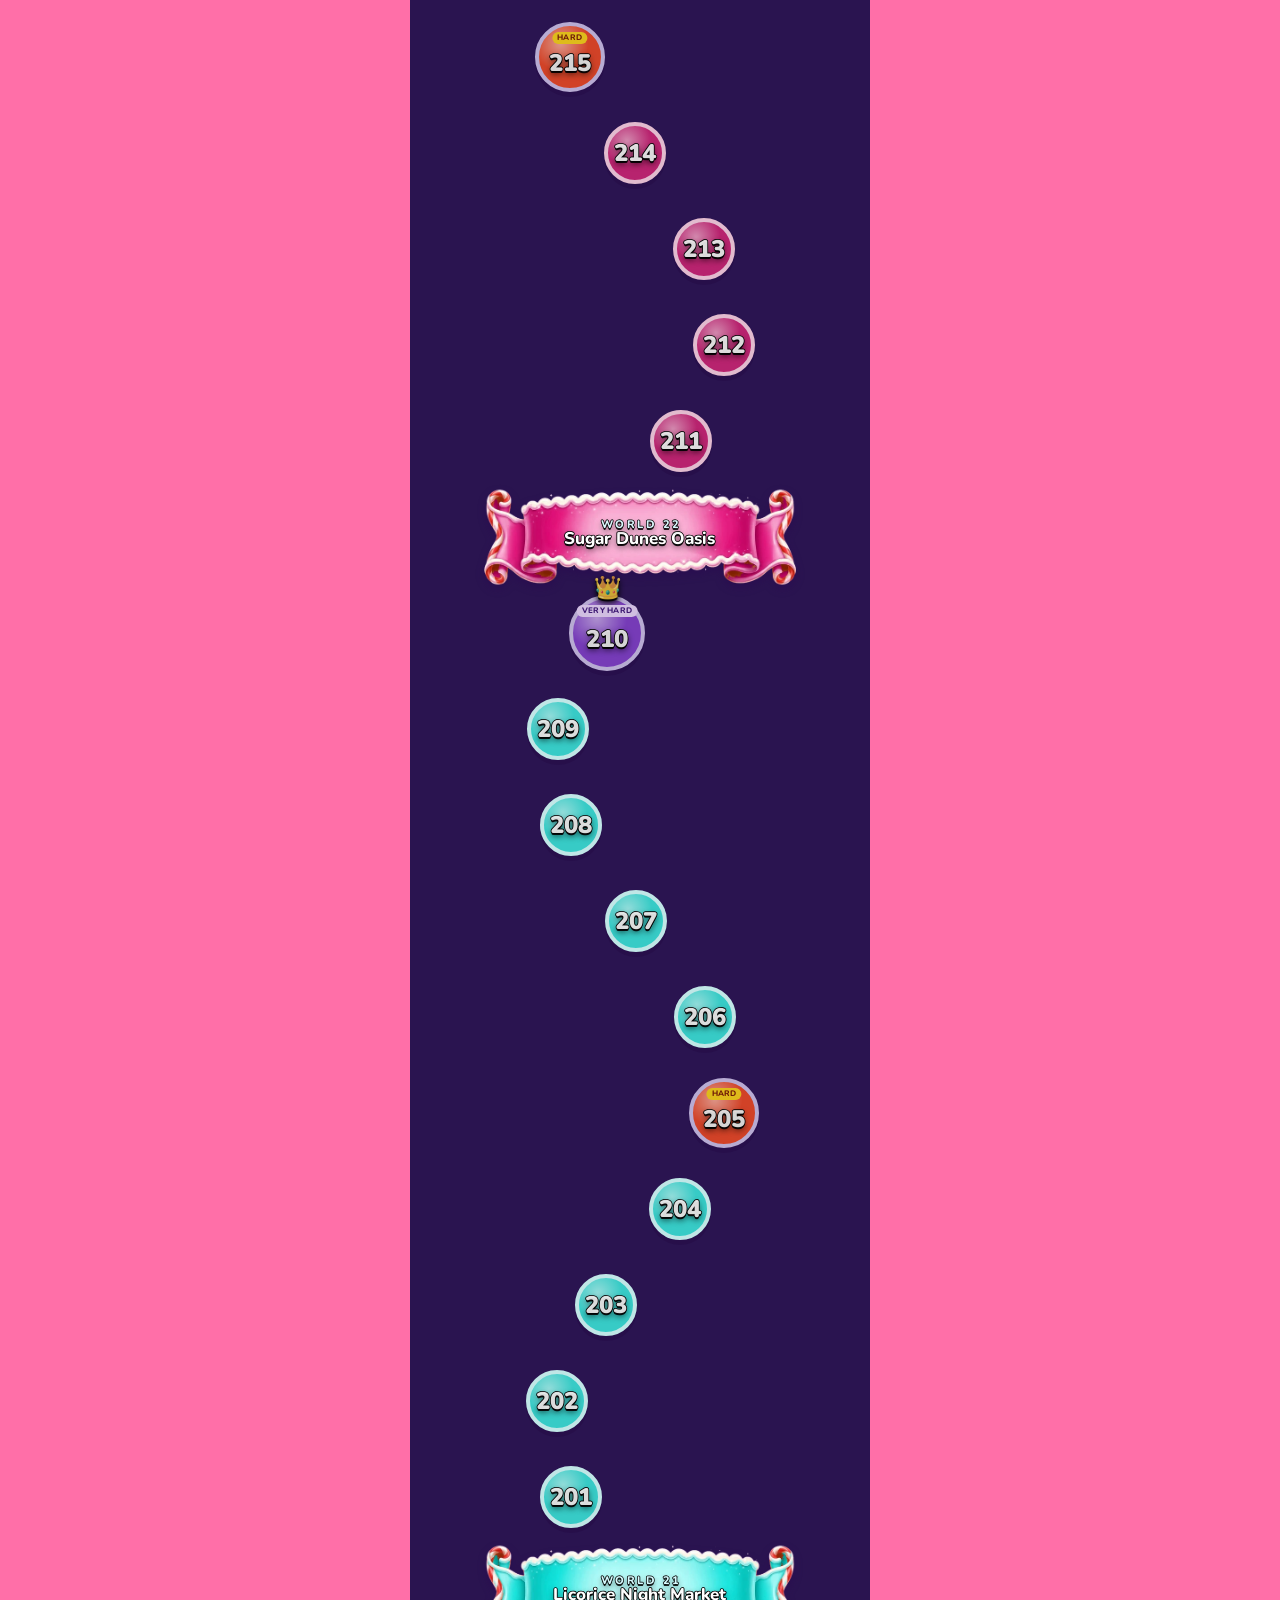
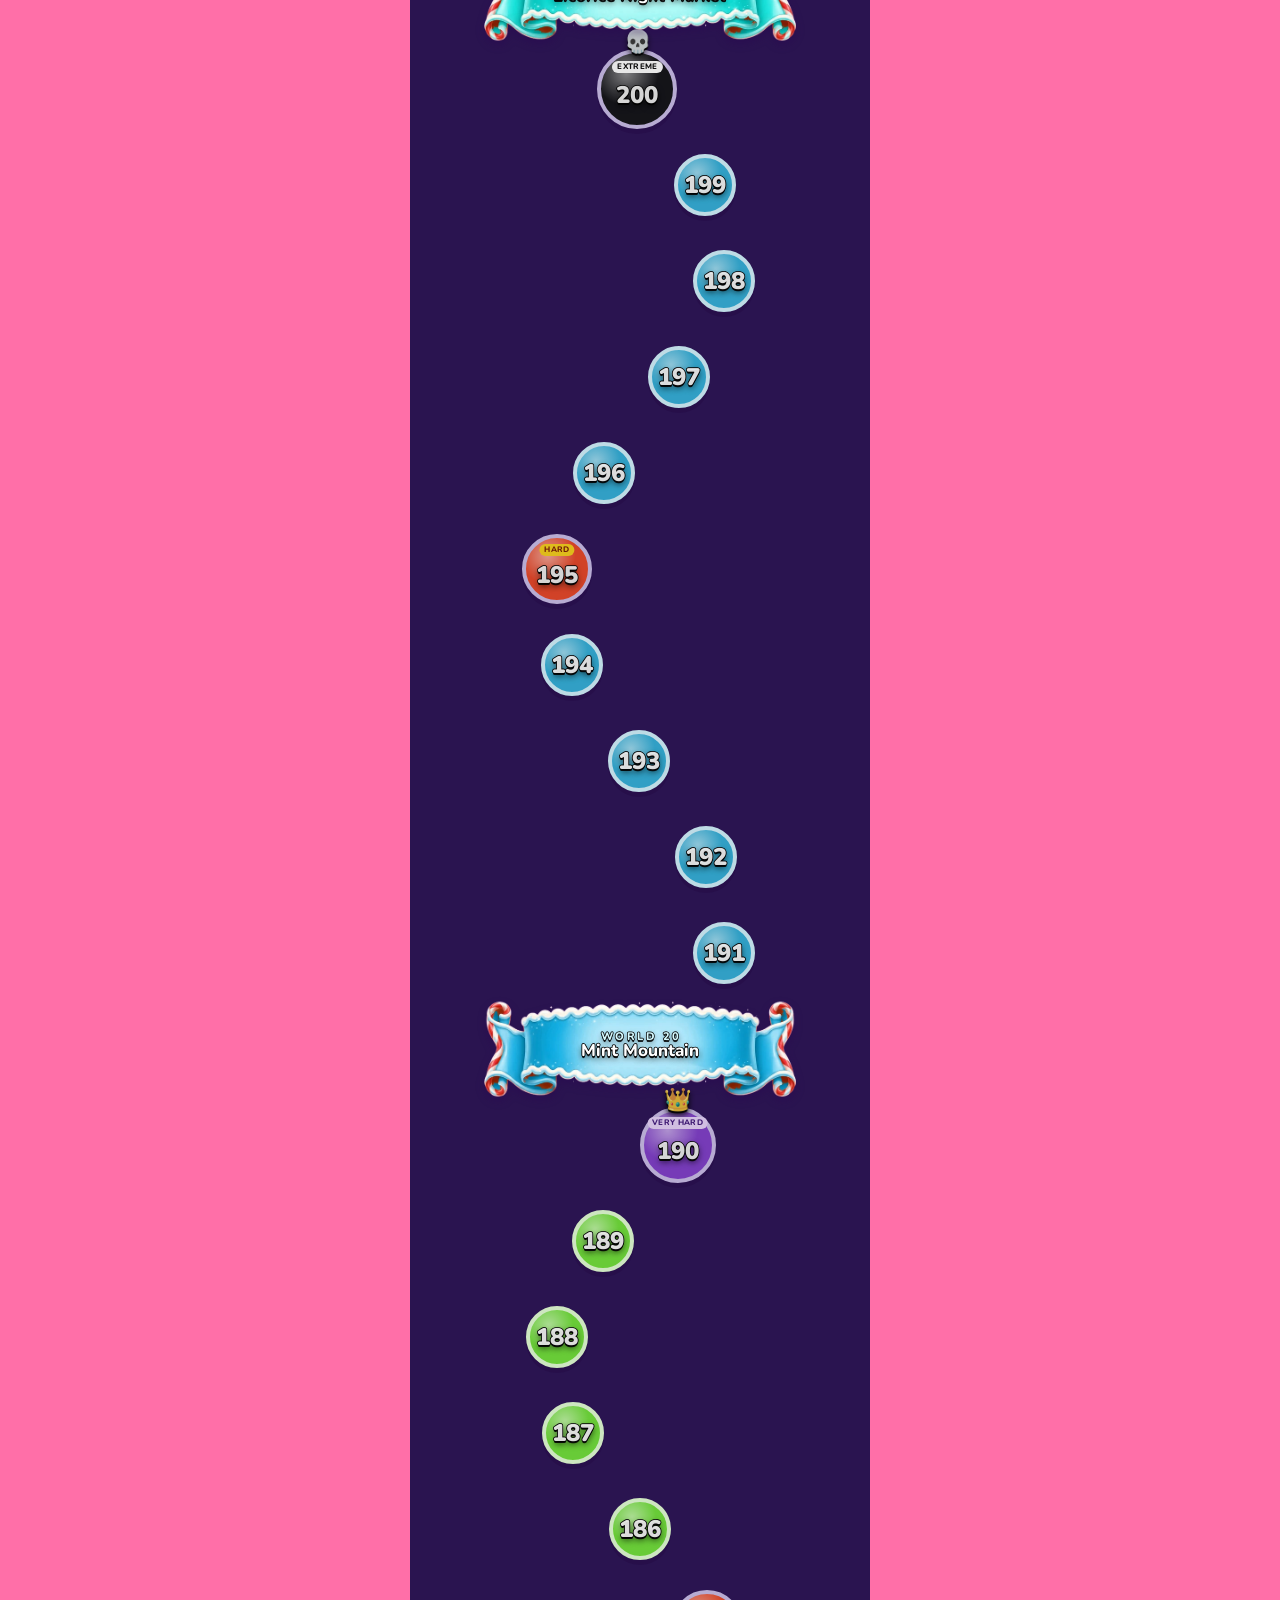
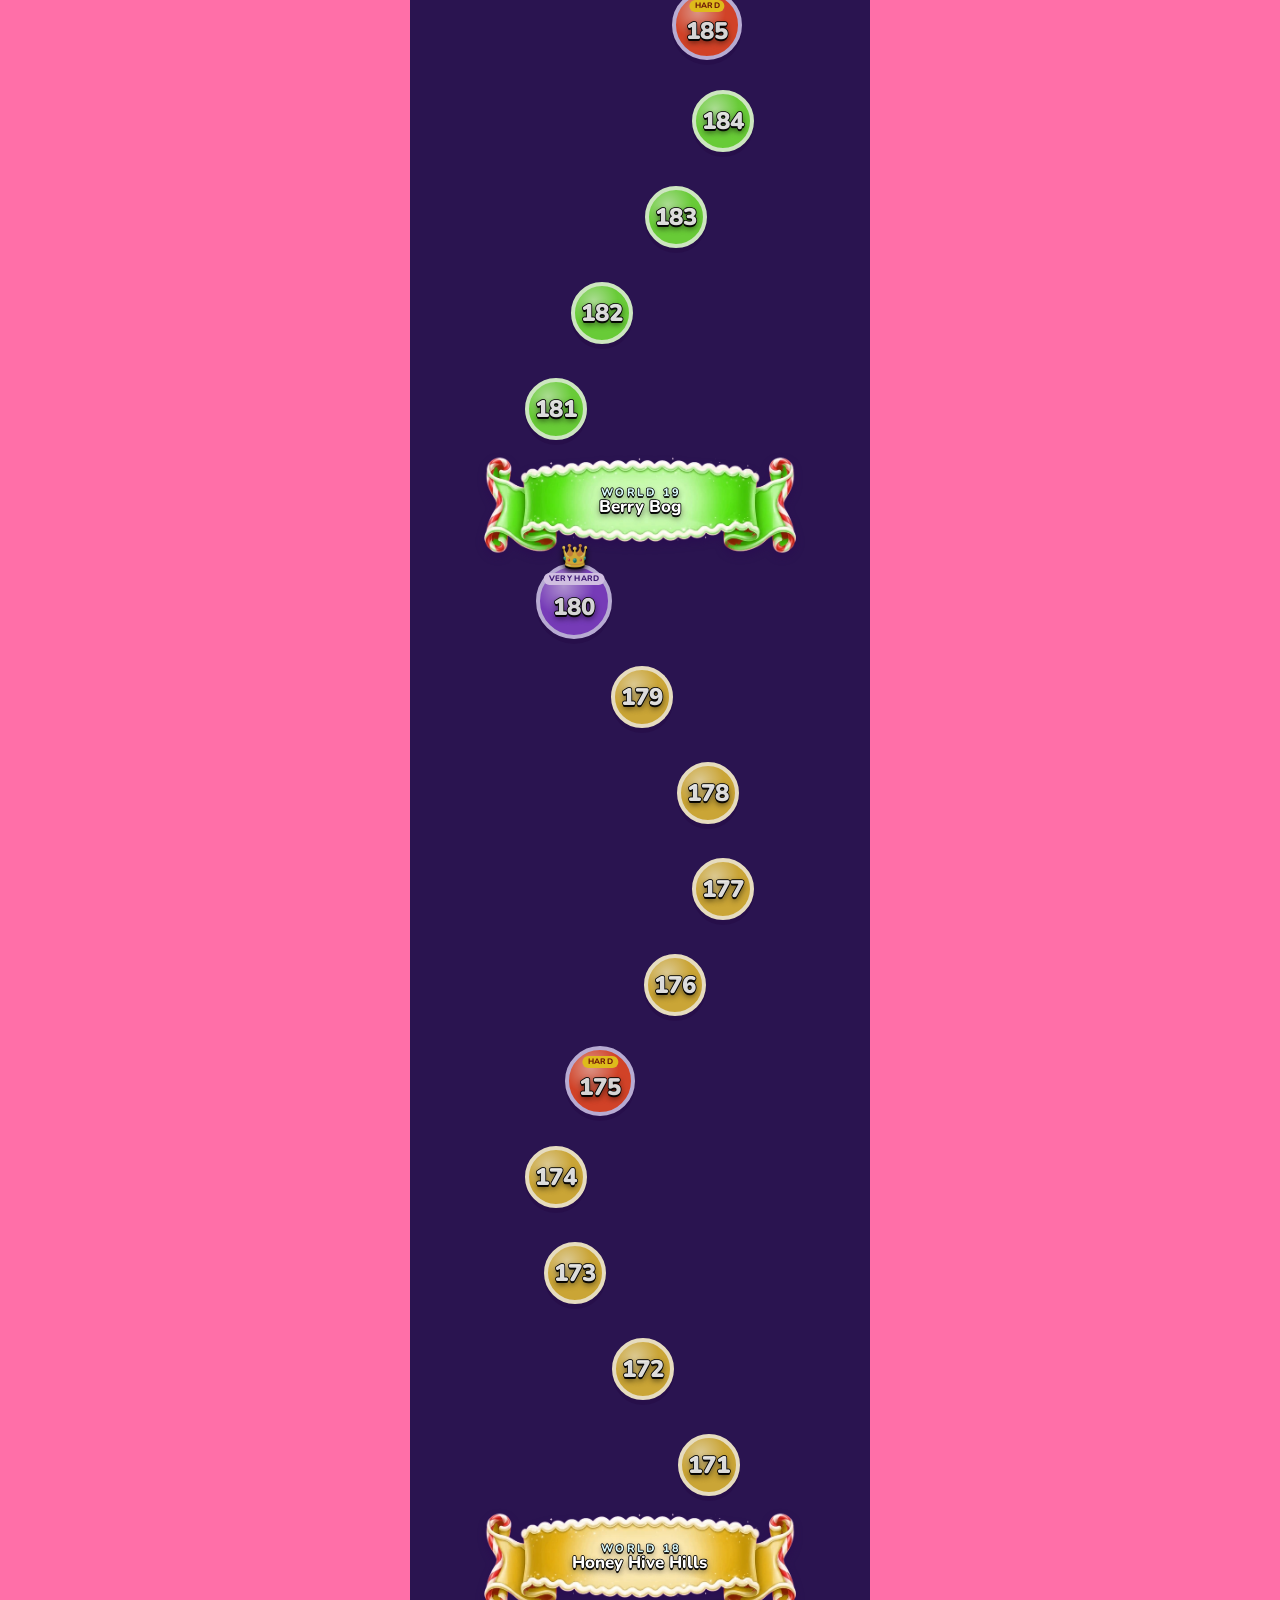
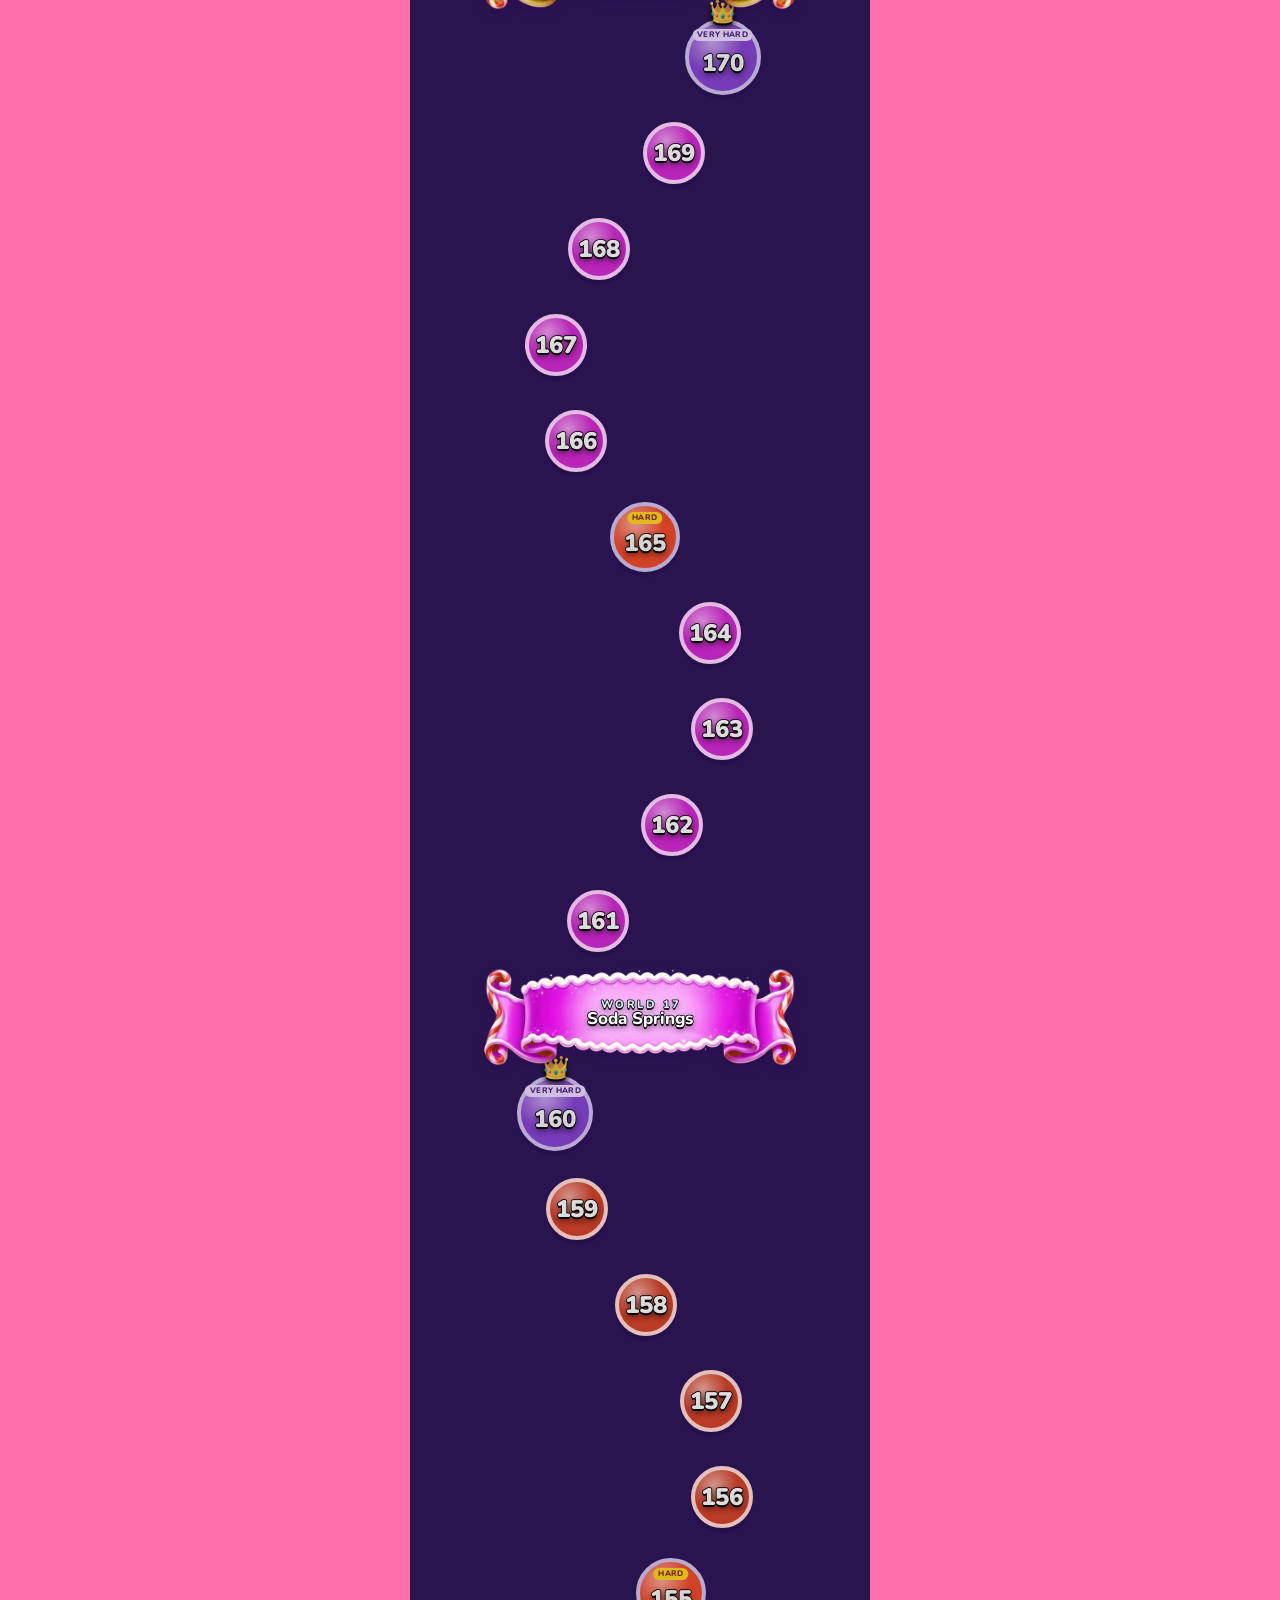
==== commit ed2fd85b: "World titles: symmetric flex centring, fit to banner body on any width Co-Authored-By: Claude Sonnet" ====
--- a/index.html
+++ b/index.html
@@ -186,7 +186,7 @@
     <button class="btn" id="maybeBtn" type="button" aria-pressed="false" aria-label="Maybe" title="Maybe"><img class="tico" src="art/tool_maybe.webp" alt="" draggable="false"></button>
     <button class="btn" id="clearBtn" type="button" aria-label="Restart" title="Restart"><img class="tico" src="art/tool_restart_red.webp" alt="" draggable="false"></button>
   </div>
-  <p class="help">Tap: X (tap again to remove). Double tap: candy. Hold a square or use Maybe to mark a ? <span class="ver">v95</span></p>
+  <p class="help">Tap: X (tap again to remove). Double tap: candy. Hold a square or use Maybe to mark a ? <span class="ver">v97</span></p>
 </main>
 
 <!-- WIN -->
--- a/style.css
+++ b/style.css
@@ -1015,3 +1015,7 @@
 .map .ribbon span{width:78%!important;margin:0 auto!important;transform:translateY(-4px)!important;text-align:center!important;display:block}
 .map .ribbon b{white-space:nowrap!important;display:block;text-align:center}
 .map .ribbon small{padding-left:2.5px!important;text-align:center}
+
+/* centre the two title lines with flex so that even an over-long name overflows equally to both sides, never to one */
+.map .ribbon span{display:flex!important;flex-direction:column!important;align-items:center!important;justify-content:center!important;width:84%!important}
+.map .ribbon span small,.map .ribbon span b{display:block;width:max-content;max-width:none;margin:0!important;text-align:center}
